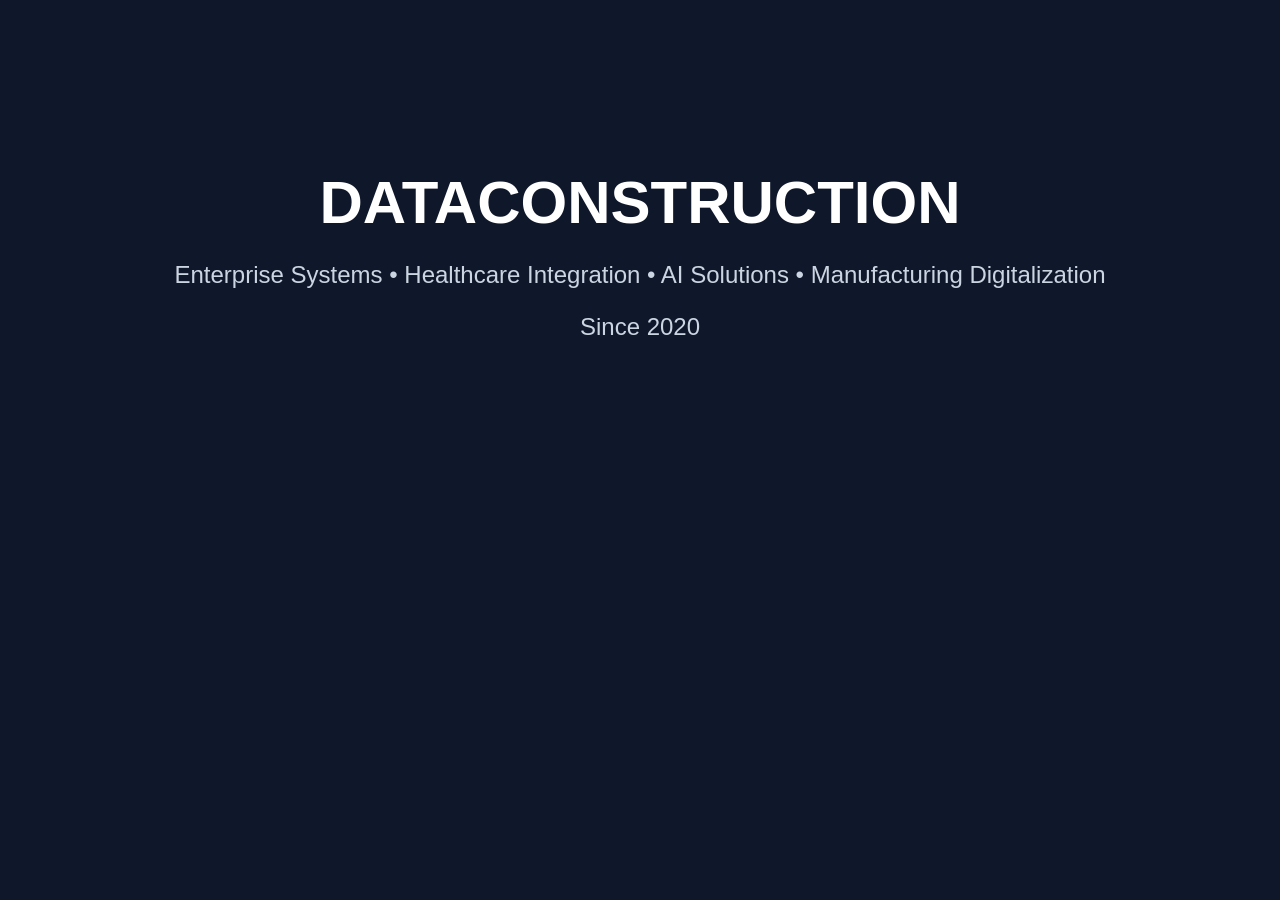
==== index.html @ dc462203 "Add files via upload" ====
<!DOCTYPE html>
<html>
<head>
<meta charset="utf-8">
<title>DATACONSTRUCTION</title>
<style>
body{
font-family:Arial,sans-serif;
background:#0f172a;
color:white;
text-align:center;
padding-top:120px;
}
h1{
font-size:60px;
margin-bottom:20px;
}
p{
font-size:24px;
color:#cbd5e1;
}
</style>
</head>
<body>

<h1>DATACONSTRUCTION</h1>

<p>
Enterprise Systems • Healthcare Integration • AI Solutions • Manufacturing Digitalization
</p>

<p>Since 2020</p>

</body>
</html>
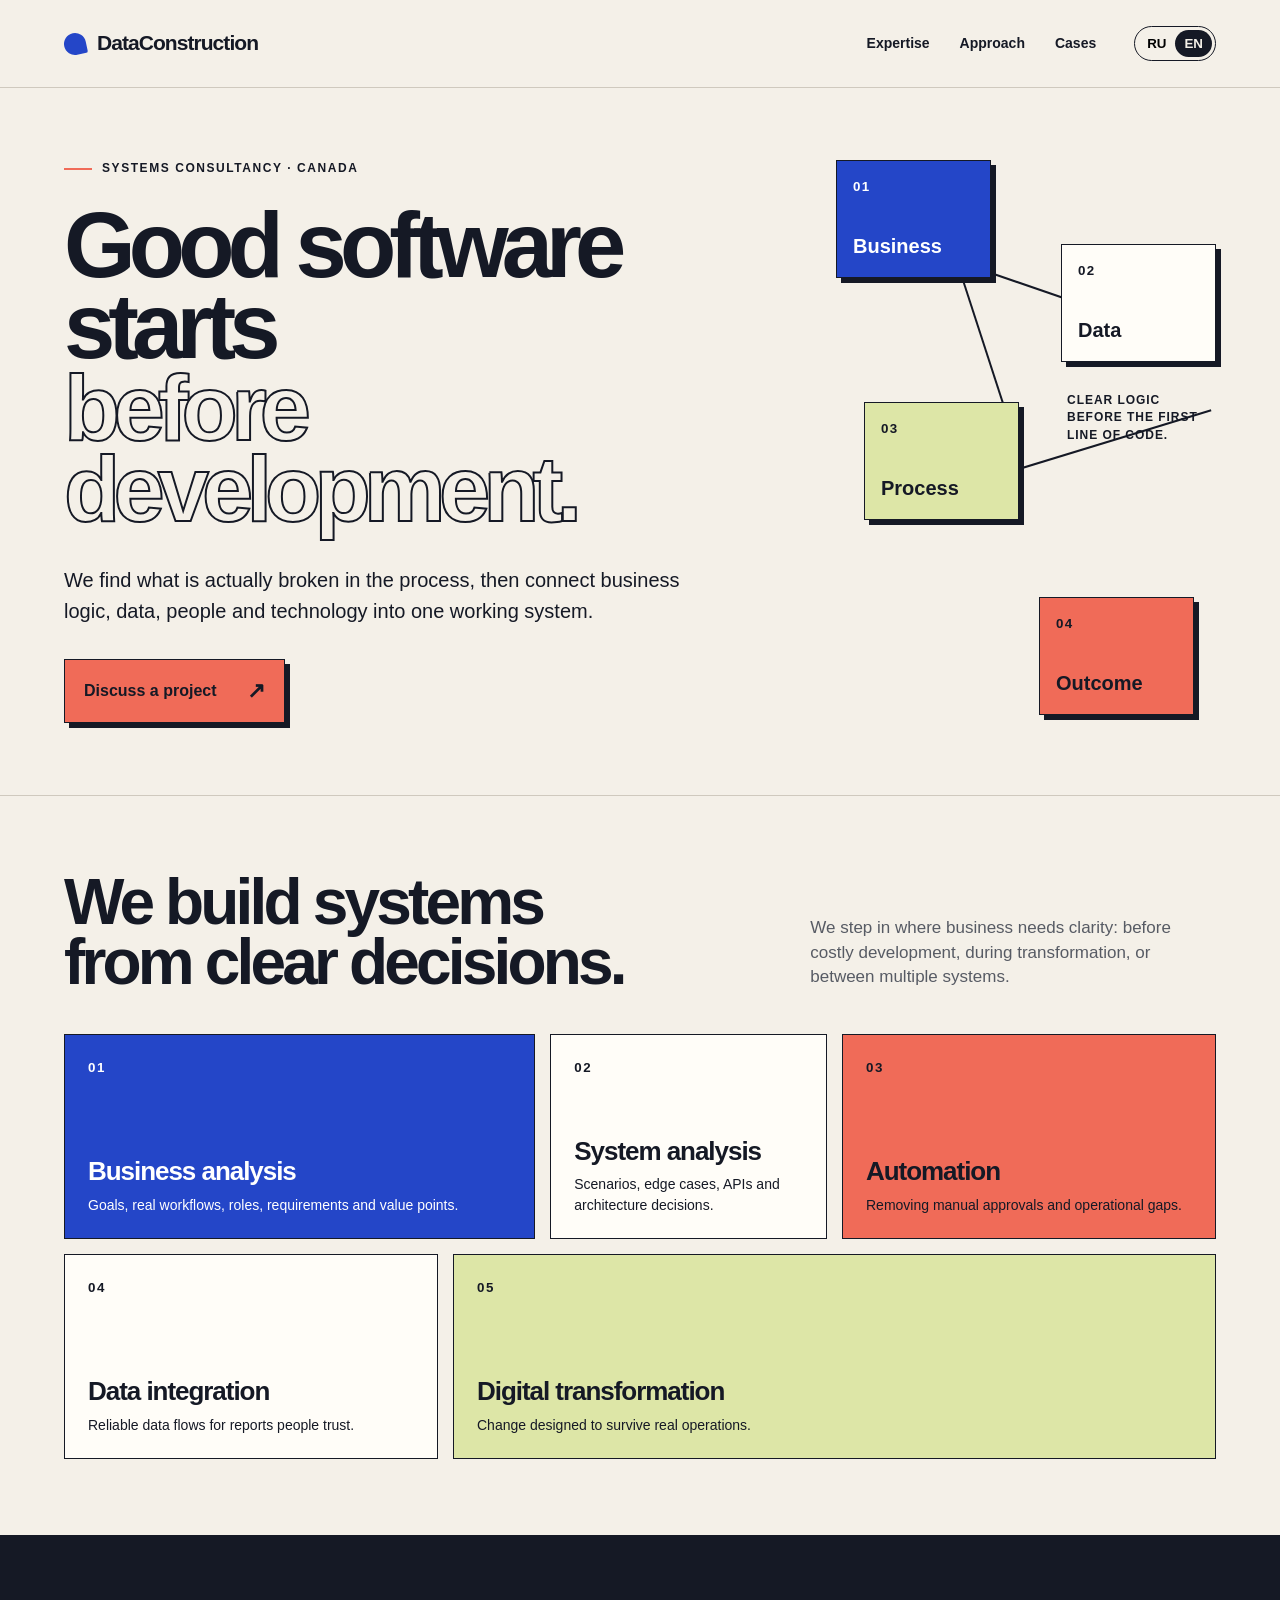
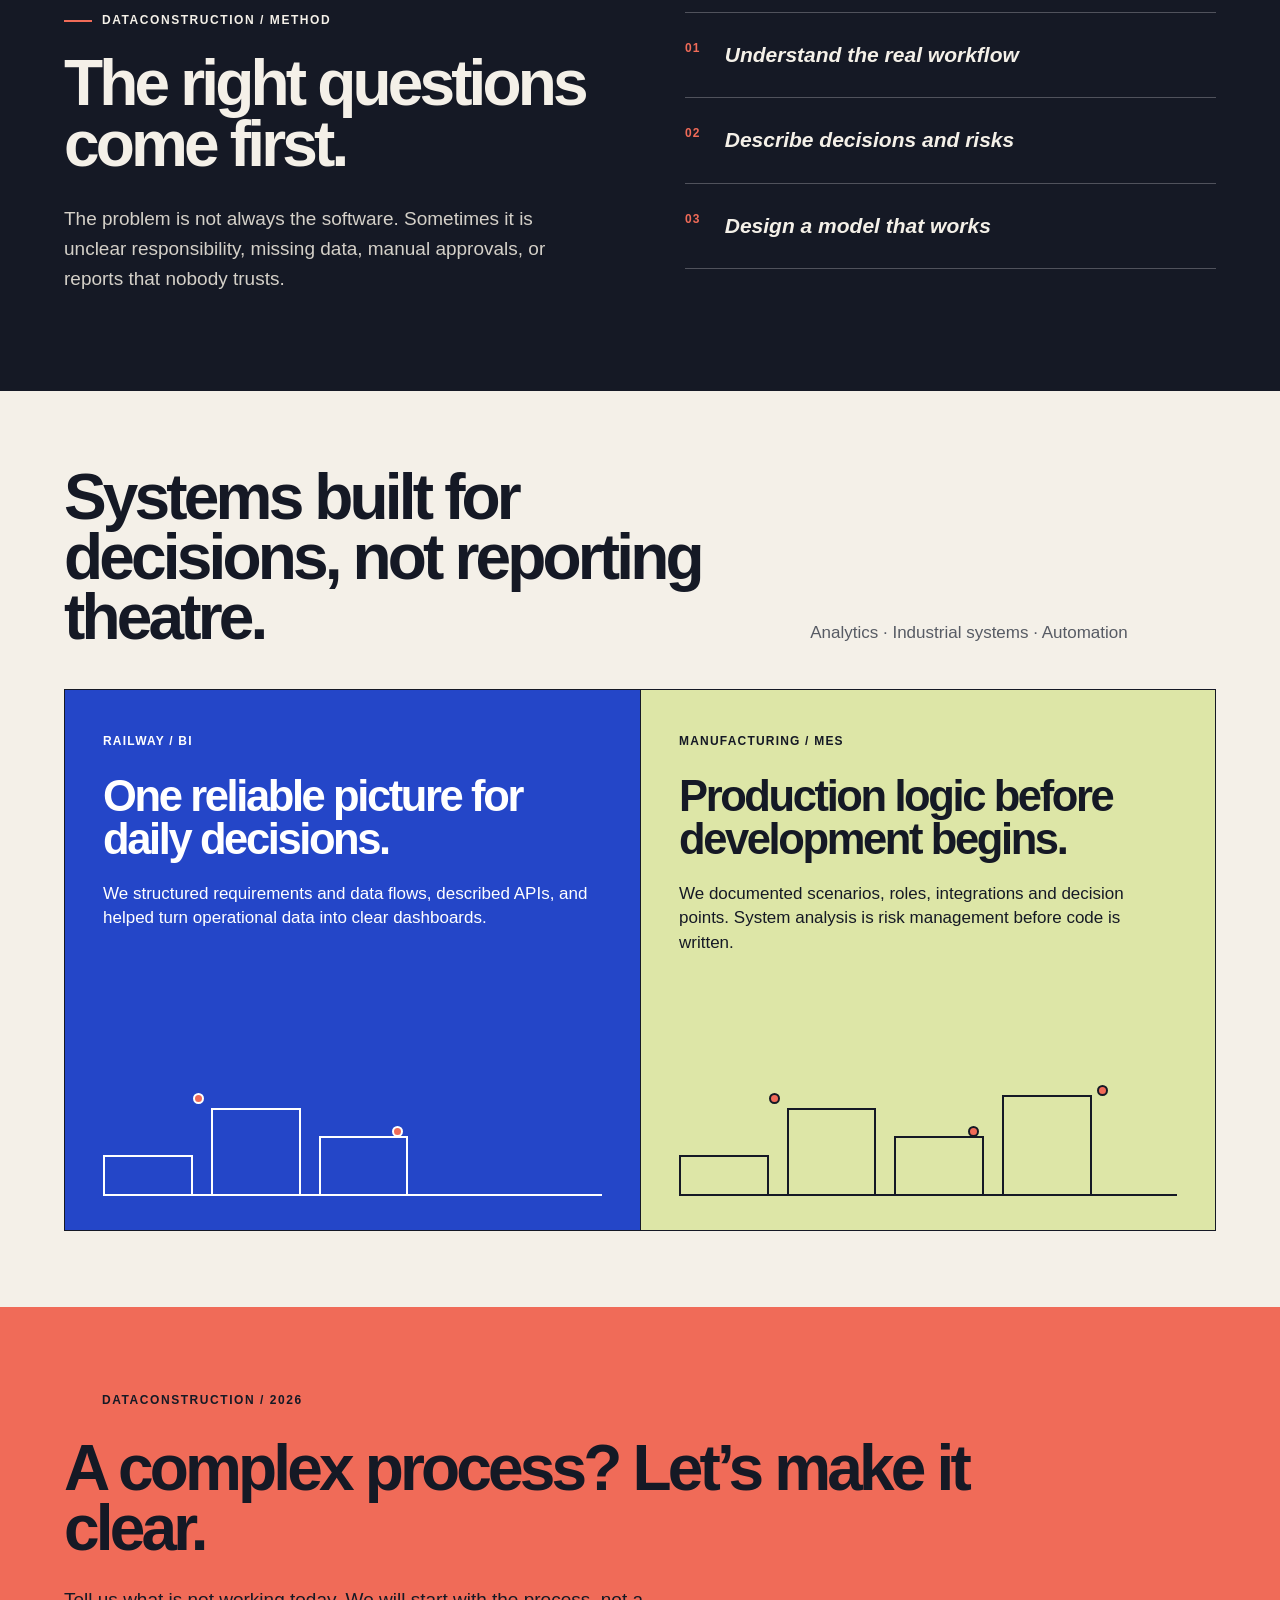
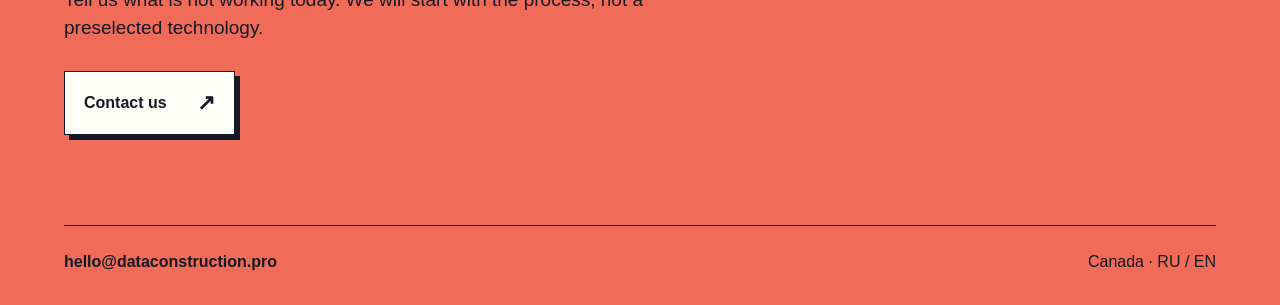
==== commit 219db941: "Publish bilingual DataConstruction website" ====
--- a/index.html
+++ b/index.html
@@ -1,35 +1,43 @@
-<!DOCTYPE html>
-<html>
-<head>
-<meta charset="utf-8">
-<title>DATACONSTRUCTION</title>
-<style>
-body{
-font-family:Arial,sans-serif;
-background:#0f172a;
-color:white;
-text-align:center;
-padding-top:120px;
-}
-h1{
-font-size:60px;
-margin-bottom:20px;
-}
-p{
-font-size:24px;
-color:#cbd5e1;
-}
-</style>
-</head>
-<body>
-
-<h1>DATACONSTRUCTION</h1>
-
-<p>
-Enterprise Systems • Healthcare Integration • AI Solutions • Manufacturing Digitalization
-</p>
-
-<p>Since 2020</p>
-
-</body>
-</html>+<!doctype html>
+<html lang="ru">
+<head>
+  <meta charset="utf-8">
+  <meta name="viewport" content="width=device-width,initial-scale=1">
+  <title>DataConstruction — Systems before software</title>
+  <meta name="description" content="Business and system analysis, automation, data integration, and digital transformation.">
+  <meta property="og:title" content="DataConstruction — Systems before software">
+  <meta property="og:description" content="Good software starts before development.">
+  <meta property="og:type" content="website">
+  <meta property="og:url" content="https://dataconstruction.online/">
+  <meta name="twitter:card" content="summary">
+  <style>
+    :root{--paper:#f4f0e8;--ink:#151925;--coral:#f06b58;--cobalt:#2446c8;--line:#cfc9be;--white:#fffdf8;--lime:#dde6a7;--pad:clamp(22px,5vw,78px)}
+    *{box-sizing:border-box}html{scroll-behavior:smooth}body{margin:0;background:var(--paper);color:var(--ink);font-family:Arial,"Helvetica Neue",sans-serif;line-height:1.45}a{color:inherit}.nav{height:88px;padding:0 var(--pad);display:flex;align-items:center;gap:38px;border-bottom:1px solid var(--line)}.brand{display:flex;align-items:center;gap:11px;font-size:21px;font-weight:800;letter-spacing:-.045em;text-decoration:none;margin-right:auto}.brand i{width:22px;height:22px;background:var(--cobalt);border-radius:50% 50% 8% 50%;transform:rotate(-12deg)}.nav-links{display:flex;gap:30px}.nav-links a{text-decoration:none;font-size:14px;font-weight:700}.lang{display:flex;border:1px solid var(--ink);border-radius:40px;padding:3px}.lang button{border:0;background:none;border-radius:30px;padding:6px 9px;font-weight:700;cursor:pointer}.lang button[aria-pressed=true]{background:var(--ink);color:var(--paper)}
+    .hero{min-height:680px;padding:72px var(--pad);display:grid;grid-template-columns:minmax(0,1.35fr) minmax(380px,.65fr);gap:56px;border-bottom:1px solid var(--line)}.eyebrow{font-size:12px;font-weight:800;text-transform:uppercase;letter-spacing:.13em;display:flex;align-items:center;gap:10px}.eyebrow:before{content:"";width:28px;height:2px;background:var(--coral)}h1,h2,h3,p{margin-top:0}h1{font-size:clamp(60px,7.2vw,112px);line-height:.88;letter-spacing:-.075em;margin:28px 0 35px;max-width:1050px}h1 em{display:block;color:var(--paper);-webkit-text-stroke:2px var(--ink);font-style:normal}.lead{font-size:20px;line-height:1.55;max-width:660px;margin-bottom:32px}.button{display:inline-flex;align-items:center;gap:30px;padding:15px 19px;background:var(--coral);border:1px solid var(--ink);box-shadow:5px 5px 0 var(--ink);font-weight:800;text-decoration:none;transition:transform .18s,box-shadow .18s}.button:hover{transform:translate(-2px,-2px);box-shadow:7px 7px 0 var(--ink)}.button b{font-size:22px}.system-map{min-height:500px;position:relative}.node{position:absolute;width:155px;min-height:118px;padding:16px;border:1px solid var(--ink);background:var(--white);box-shadow:5px 5px 0 var(--ink);display:flex;flex-direction:column;justify-content:space-between;z-index:1}.node small{font-weight:800;letter-spacing:.1em}.node strong{font-size:20px}.n1{top:0;left:0;background:var(--cobalt);color:white}.n2{top:84px;right:0}.n3{top:242px;left:28px;background:var(--lime)}.n4{bottom:8px;right:22px;background:var(--coral)}.connector{position:absolute;height:2px;background:var(--ink);transform-origin:left center}.c1{width:245px;top:100px;left:120px;transform:rotate(19deg)}.c2{width:190px;top:110px;left:124px;transform:rotate(72deg)}.c3{width:225px;top:315px;left:160px;transform:rotate(-17deg)}.map-note{position:absolute;top:232px;right:4px;width:145px;font-size:12px;font-weight:800;text-transform:uppercase;letter-spacing:.08em}
+    .section{padding:76px var(--pad);border-bottom:1px solid var(--ink)}.section-head{display:grid;grid-template-columns:1.25fr .75fr;gap:70px;align-items:end;margin-bottom:42px}.section h2,footer h2{font-size:clamp(43px,5vw,76px);line-height:.94;letter-spacing:-.06em;margin-bottom:0}.section-head>p{max-width:480px;color:#575b64;font-size:17px;margin-bottom:2px}.service-grid{display:grid;grid-template-columns:repeat(12,1fr);gap:15px}.service{border:1px solid var(--ink);padding:23px;min-height:205px;background:var(--white);display:flex;flex-direction:column;justify-content:space-between}.service:nth-child(1){grid-column:span 5;background:var(--cobalt);color:white}.service:nth-child(2){grid-column:span 3}.service:nth-child(3){grid-column:span 4;background:var(--coral)}.service:nth-child(4){grid-column:span 4}.service:nth-child(5){grid-column:span 8;background:var(--lime)}.service small{font-weight:800;letter-spacing:.12em}.service h3{font-size:26px;line-height:1.03;letter-spacing:-.04em;margin:0 0 10px}.service p{max-width:470px;margin:0;font-size:14px}
+    .approach{background:var(--ink);color:var(--paper);display:grid;grid-template-columns:1fr 1fr;gap:90px}.approach h2{margin:24px 0 30px}.approach-copy{font-size:19px;line-height:1.6;max-width:660px;color:#d4d0c8}.approach ol{list-style:none;padding:0;margin:0;border-top:1px solid #50525c}.approach li{padding:27px 0;border-bottom:1px solid #50525c;font-size:21px;font-weight:700;display:flex;gap:24px}.approach li span{font-size:12px;color:var(--coral);letter-spacing:.1em}
+    .cases{border-bottom:0}.case-grid{display:grid;grid-template-columns:1fr 1fr;border:1px solid var(--ink)}.case{position:relative;min-height:540px;padding:38px;overflow:hidden}.case+.case{border-left:1px solid var(--ink)}.case>span{font-size:12px;font-weight:800;text-transform:uppercase;letter-spacing:.1em}.case h3{font-size:clamp(34px,3.4vw,54px);line-height:1;letter-spacing:-.055em;max-width:620px;margin:23px 0 20px}.case p{font-size:17px;max-width:570px}.railway{background:var(--cobalt);color:white}.mes{background:var(--lime)}.case-art{position:absolute;left:38px;right:38px;bottom:34px;height:115px;border-bottom:2px solid currentColor;display:flex;align-items:flex-end;gap:18px}.case-art i{display:block;width:18%;height:35%;border:2px solid currentColor;border-bottom:0}.case-art i:nth-child(2){height:76%}.case-art i:nth-child(3){height:52%}.mes .case-art i:nth-child(4){height:88%}.case-art b{position:absolute;width:11px;height:11px;background:var(--coral);border:2px solid currentColor;border-radius:50%;left:18%;top:12px}.case-art b:nth-of-type(2){left:58%;top:45px}.case-art b:nth-of-type(3){left:84%;top:4px}
+    footer{padding:85px var(--pad) 32px;background:var(--coral)}footer h2{max-width:1000px;margin:28px 0}footer>p:not(.eyebrow){font-size:19px;max-width:610px;margin-bottom:30px}.button.light{background:var(--white)}.footer-row{margin-top:90px;padding-top:24px;border-top:1px solid var(--ink);display:flex;justify-content:space-between;gap:20px}
+    [data-en]{display:none}body.en [data-ru]{display:none}body.en [data-en]{display:initial}body.en p[data-en],body.en h1[data-en],body.en h2[data-en],body.en h3[data-en]{display:block}
+    @media(max-width:950px){.nav-links{display:none}.hero{grid-template-columns:1fr}.system-map{min-height:450px}.section-head,.approach{grid-template-columns:1fr;gap:38px}.service-grid{grid-template-columns:1fr}.service:nth-child(n){grid-column:auto}.case-grid{grid-template-columns:1fr}.case+.case{border-left:0;border-top:1px solid var(--ink)}}
+    @media(max-width:560px){.nav{height:72px}.brand{font-size:17px}.hero{padding-top:44px}.hero h1{font-size:54px}.system-map{transform:scale(.85);transform-origin:left top;margin-right:-60px;margin-bottom:-65px}.section{padding-top:55px;padding-bottom:55px}.case{min-height:560px;padding:26px}.footer-row{flex-direction:column}.section h2,footer h2{font-size:42px}}
+    @media(prefers-reduced-motion:reduce){html{scroll-behavior:auto}.button{transition:none}}
+  </style>
+</head>
+<body>
+  <nav class="nav"><a class="brand" href="#top"><i></i>DataConstruction</a><div class="nav-links"><a href="#services"><span data-ru>Экспертиза</span><span data-en>Expertise</span></a><a href="#approach"><span data-ru>Подход</span><span data-en>Approach</span></a><a href="#cases"><span data-ru>Кейсы</span><span data-en>Cases</span></a></div><div class="lang"><button id="ru" aria-pressed="true">RU</button><button id="en" aria-pressed="false">EN</button></div></nav>
+  <section class="hero" id="top"><div><p class="eyebrow"><span data-ru>Системный консалтинг · Канада</span><span data-en>Systems consultancy · Canada</span></p><h1 data-ru>Хороший софт начинается <em>до разработки.</em></h1><h1 data-en>Good software starts <em>before development.</em></h1><p class="lead" data-ru>Мы находим, что на самом деле не работает в процессе, а затем соединяем бизнес-логику, данные, людей и технологии в одну работающую систему.</p><p class="lead" data-en>We find what is actually broken in the process, then connect business logic, data, people and technology into one working system.</p><a class="button" href="mailto:hello@dataconstruction.pro"><span data-ru>Обсудить задачу</span><span data-en>Discuss a project</span><b>↗</b></a></div>
+  <div class="system-map"><div class="connector c1"></div><div class="connector c2"></div><div class="connector c3"></div><div class="node n1"><small>01</small><strong><span data-ru>Бизнес</span><span data-en>Business</span></strong></div><div class="node n2"><small>02</small><strong><span data-ru>Данные</span><span data-en>Data</span></strong></div><div class="node n3"><small>03</small><strong><span data-ru>Процесс</span><span data-en>Process</span></strong></div><div class="node n4"><small>04</small><strong><span data-ru>Результат</span><span data-en>Outcome</span></strong></div><p class="map-note"><span data-ru>Ясная логика до первой строки кода.</span><span data-en>Clear logic before the first line of code.</span></p></div></section>
+  <section class="section" id="services"><div class="section-head"><h2 data-ru>Собираем систему<br>из ясных решений.</h2><h2 data-en>We build systems<br>from clear decisions.</h2><p data-ru>Подключаемся там, где бизнесу нужна ясность: до дорогой разработки, во время трансформации или на стыке нескольких систем.</p><p data-en>We step in where business needs clarity: before costly development, during transformation, or between multiple systems.</p></div><div class="service-grid">
+    <article class="service"><small>01</small><div><h3><span data-ru>Бизнес-анализ</span><span data-en>Business analysis</span></h3><p><span data-ru>Цели, реальные процессы, роли, требования и точки ценности.</span><span data-en>Goals, real workflows, roles, requirements and value points.</span></p></div></article>
+    <article class="service"><small>02</small><div><h3><span data-ru>Системный анализ</span><span data-en>System analysis</span></h3><p><span data-ru>Сценарии, исключения, API и архитектурные решения.</span><span data-en>Scenarios, edge cases, APIs and architecture decisions.</span></p></div></article>
+    <article class="service"><small>03</small><div><h3><span data-ru>Автоматизация</span><span data-en>Automation</span></h3><p><span data-ru>Убираем ручные согласования и разрывы.</span><span data-en>Removing manual approvals and operational gaps.</span></p></div></article>
+    <article class="service"><small>04</small><div><h3><span data-ru>Интеграция данных</span><span data-en>Data integration</span></h3><p><span data-ru>Надёжные потоки данных для отчётов, которым доверяют.</span><span data-en>Reliable data flows for reports people trust.</span></p></div></article>
+    <article class="service"><small>05</small><div><h3><span data-ru>Цифровая трансформация</span><span data-en>Digital transformation</span></h3><p><span data-ru>Изменения, которые выдерживают реальную эксплуатацию.</span><span data-en>Change designed to survive real operations.</span></p></div></article>
+  </div></section>
+  <section class="section approach" id="approach"><div><p class="eyebrow">DataConstruction / Method</p><h2 data-ru>Сначала правильные вопросы.</h2><h2 data-en>The right questions come first.</h2><p class="approach-copy" data-ru>Проблема не всегда в программном обеспечении. Иногда это неясная ответственность, недостающие данные, ручные согласования или отчёты, которым никто не доверяет.</p><p class="approach-copy" data-en>The problem is not always the software. Sometimes it is unclear responsibility, missing data, manual approvals, or reports that nobody trusts.</p></div><ol><li><span>01</span><i data-ru>Понять реальный процесс</i><i data-en>Understand the real workflow</i></li><li><span>02</span><i data-ru>Описать решения и риски</i><i data-en>Describe decisions and risks</i></li><li><span>03</span><i data-ru>Спроектировать работающую модель</i><i data-en>Design a model that works</i></li></ol></section>
+  <section class="section cases" id="cases"><div class="section-head"><h2 data-ru>Системы для решений, а не для отчётности.</h2><h2 data-en>Systems built for decisions, not reporting theatre.</h2><p>Analytics · Industrial systems · Automation</p></div><div class="case-grid"><article class="case railway"><span>Railway / BI</span><h3 data-ru>Единая картина для ежедневных решений.</h3><h3 data-en>One reliable picture for daily decisions.</h3><p data-ru>Структурировали требования и потоки данных, описали API и помогли превратить операционные данные в понятные панели управления.</p><p data-en>We structured requirements and data flows, described APIs, and helped turn operational data into clear dashboards.</p><div class="case-art"><i></i><i></i><i></i><b></b><b></b></div></article><article class="case mes"><span>Manufacturing / MES</span><h3 data-ru>Логика производства до начала разработки.</h3><h3 data-en>Production logic before development begins.</h3><p data-ru>Документировали сценарии, роли, интеграции и точки принятия решений. Системный анализ — это управление риском до написания кода.</p><p data-en>We documented scenarios, roles, integrations and decision points. System analysis is risk management before code is written.</p><div class="case-art"><i></i><i></i><i></i><i></i><b></b><b></b><b></b></div></article></div></section>
+  <footer><p class="eyebrow">DataConstruction / 2026</p><h2 data-ru>Есть сложный процесс? Давайте сделаем его ясным.</h2><h2 data-en>A complex process? Let’s make it clear.</h2><p data-ru>Расскажите, что не работает сегодня. Начнём с процесса, а не с заранее выбранной технологии.</p><p data-en>Tell us what is not working today. We will start with the process, not a preselected technology.</p><a class="button light" href="mailto:hello@dataconstruction.pro"><span data-ru>Написать нам</span><span data-en>Contact us</span><b>↗</b></a><div class="footer-row"><strong>hello@dataconstruction.pro</strong><span>Canada · RU / EN</span></div></footer>
+  <script>const ru=document.getElementById('ru'),en=document.getElementById('en');function setLang(l){const e=l==='en';document.body.classList.toggle('en',e);document.documentElement.lang=l;ru.setAttribute('aria-pressed',String(!e));en.setAttribute('aria-pressed',String(e));localStorage.setItem('dc-lang',l)}ru.onclick=()=>setLang('ru');en.onclick=()=>setLang('en');setLang(localStorage.getItem('dc-lang')||((navigator.language||'').toLowerCase().startsWith('ru')?'ru':'en'));</script>
+</body>
+</html>
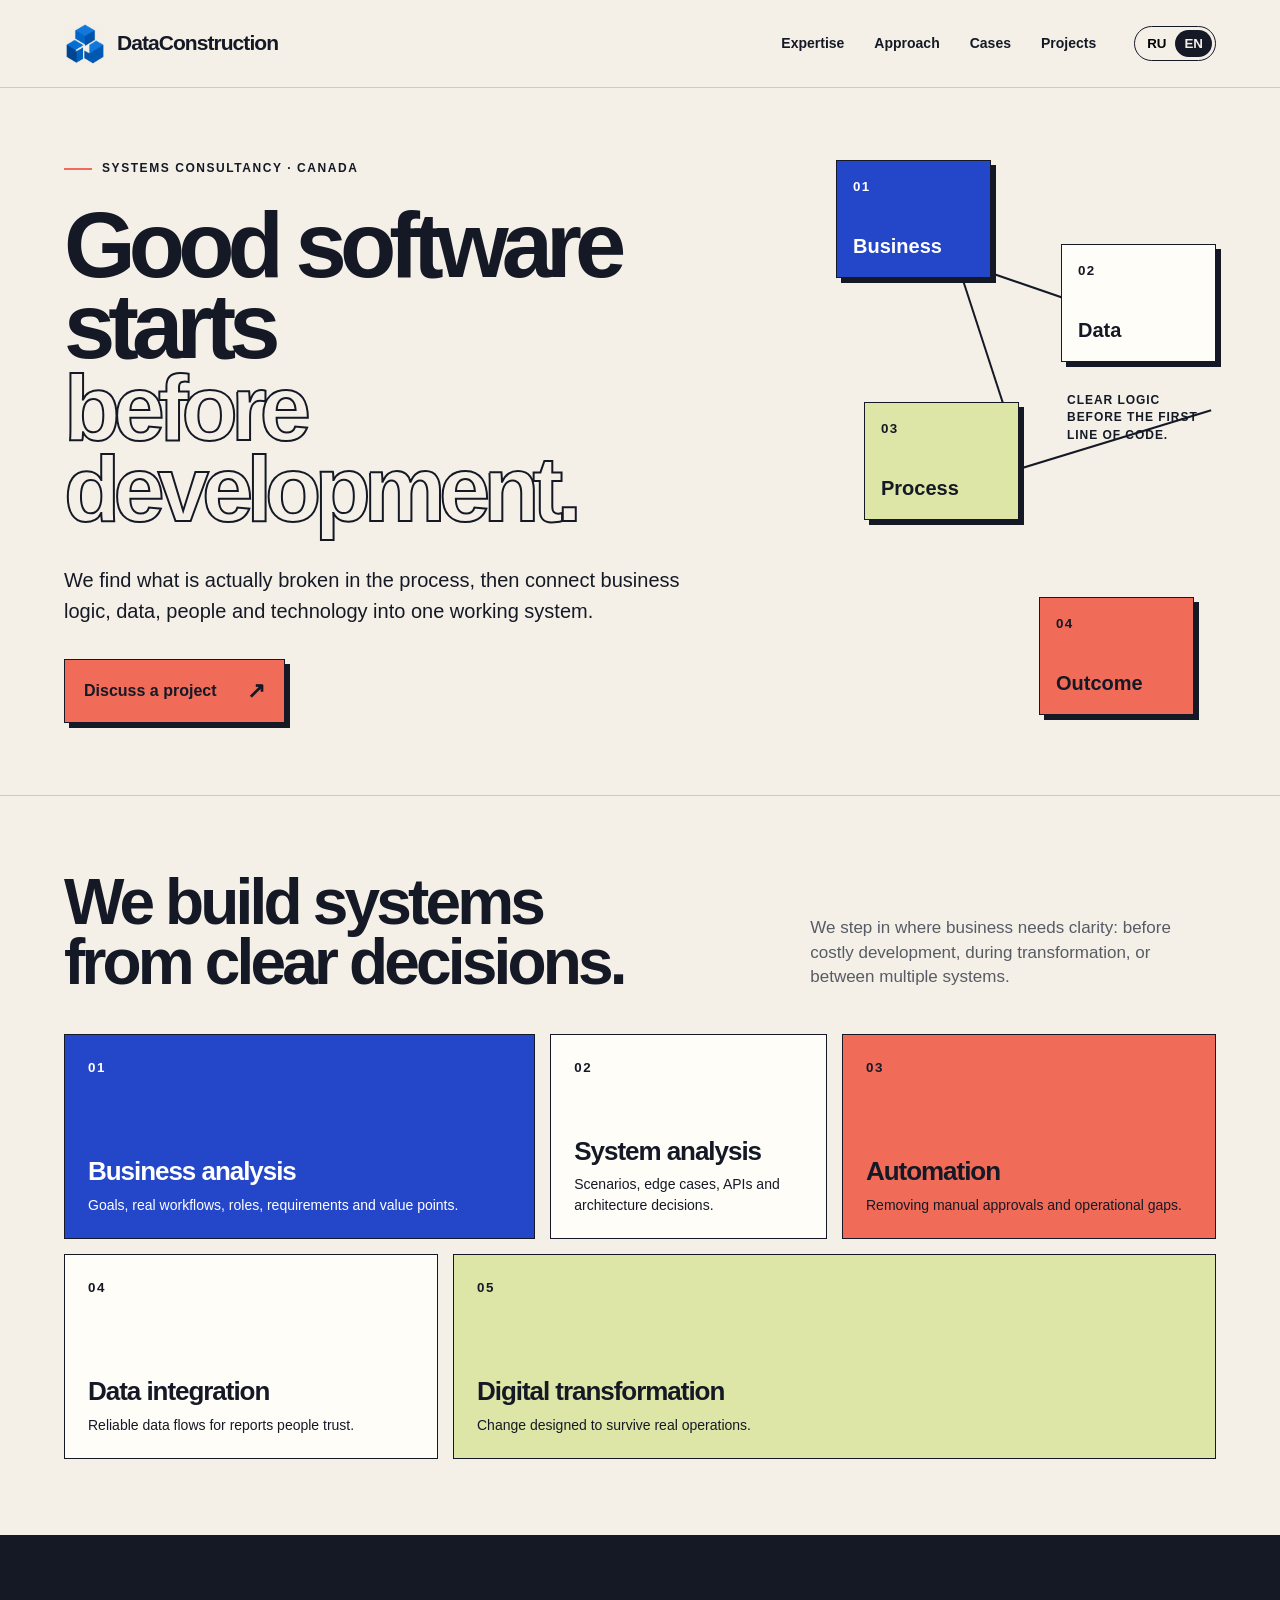
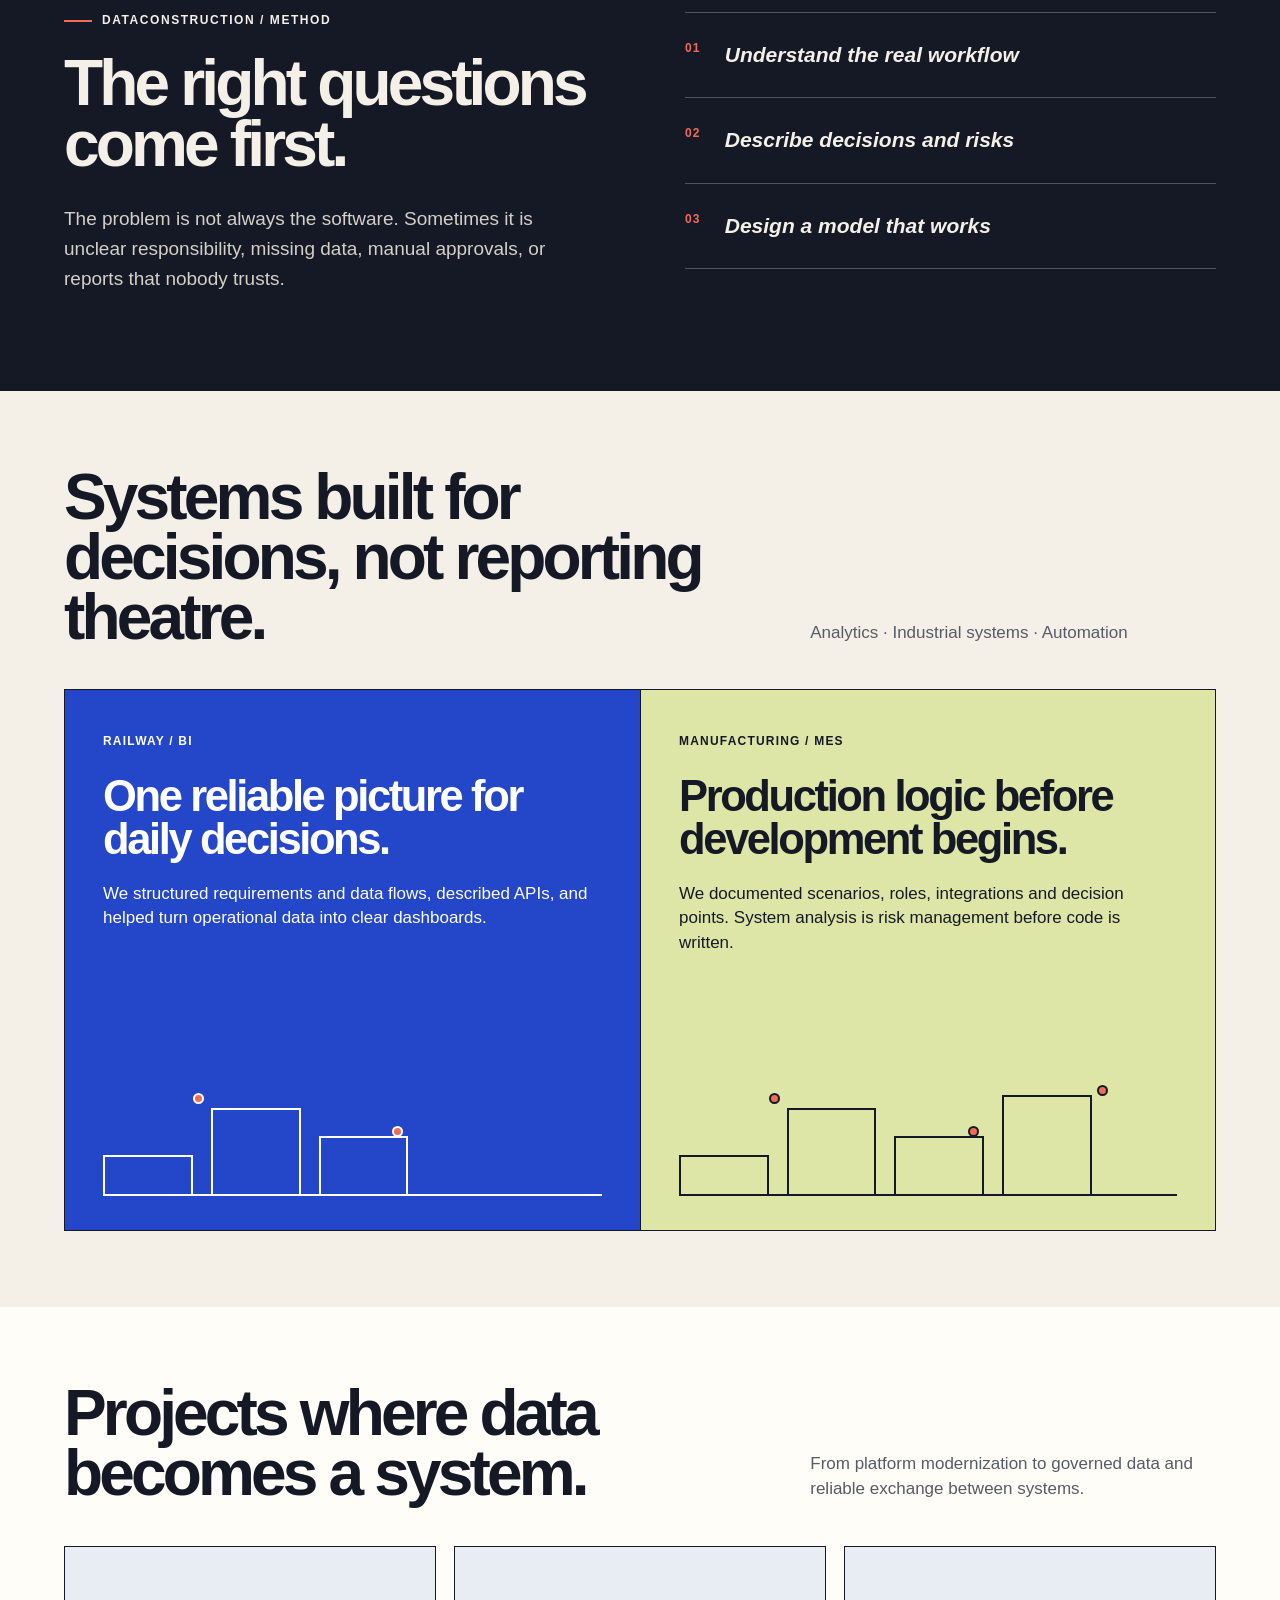
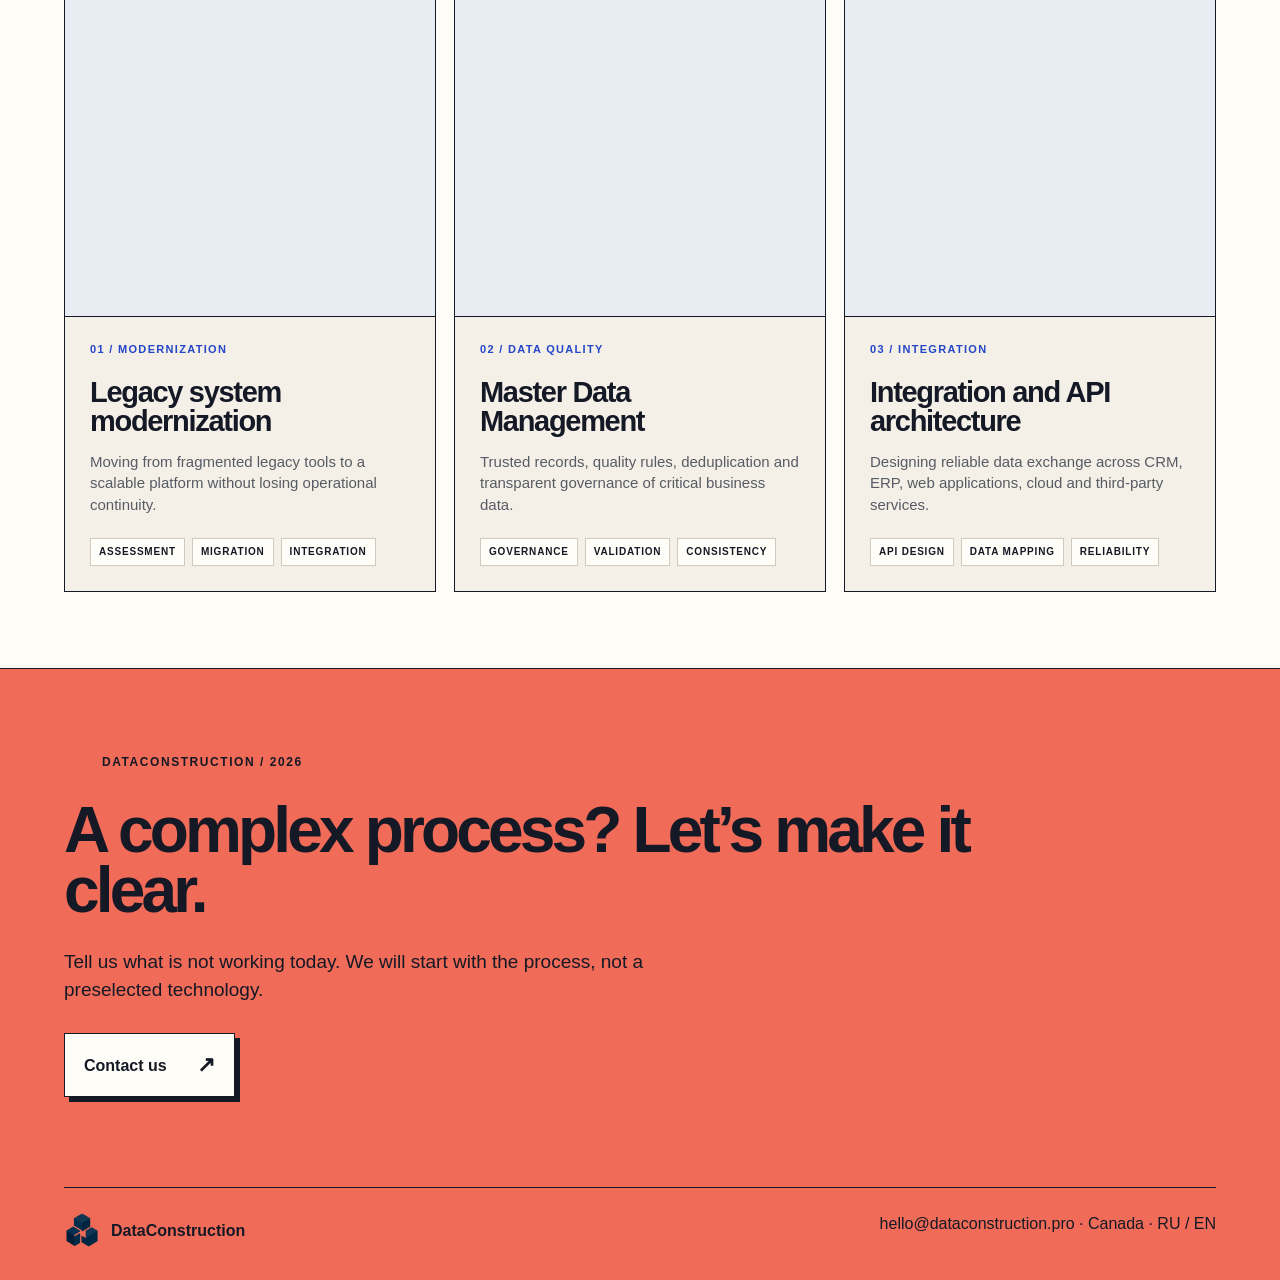
==== commit b680c095: "Add logo and project showcase" ====
--- a/index.html
+++ b/index.html
@@ -12,20 +12,21 @@
   <meta name="twitter:card" content="summary">
   <style>
     :root{--paper:#f4f0e8;--ink:#151925;--coral:#f06b58;--cobalt:#2446c8;--line:#cfc9be;--white:#fffdf8;--lime:#dde6a7;--pad:clamp(22px,5vw,78px)}
-    *{box-sizing:border-box}html{scroll-behavior:smooth}body{margin:0;background:var(--paper);color:var(--ink);font-family:Arial,"Helvetica Neue",sans-serif;line-height:1.45}a{color:inherit}.nav{height:88px;padding:0 var(--pad);display:flex;align-items:center;gap:38px;border-bottom:1px solid var(--line)}.brand{display:flex;align-items:center;gap:11px;font-size:21px;font-weight:800;letter-spacing:-.045em;text-decoration:none;margin-right:auto}.brand i{width:22px;height:22px;background:var(--cobalt);border-radius:50% 50% 8% 50%;transform:rotate(-12deg)}.nav-links{display:flex;gap:30px}.nav-links a{text-decoration:none;font-size:14px;font-weight:700}.lang{display:flex;border:1px solid var(--ink);border-radius:40px;padding:3px}.lang button{border:0;background:none;border-radius:30px;padding:6px 9px;font-weight:700;cursor:pointer}.lang button[aria-pressed=true]{background:var(--ink);color:var(--paper)}
+    *{box-sizing:border-box}html{scroll-behavior:smooth}body{margin:0;background:var(--paper);color:var(--ink);font-family:Arial,"Helvetica Neue",sans-serif;line-height:1.45}a{color:inherit}.nav{height:88px;padding:0 var(--pad);display:flex;align-items:center;gap:38px;border-bottom:1px solid var(--line)}.brand{display:flex;align-items:center;gap:11px;font-size:21px;font-weight:800;letter-spacing:-.045em;text-decoration:none;margin-right:auto}.brand img{width:42px;height:42px;object-fit:contain;mix-blend-mode:multiply}.nav-links{display:flex;gap:30px}.nav-links a{text-decoration:none;font-size:14px;font-weight:700}.lang{display:flex;border:1px solid var(--ink);border-radius:40px;padding:3px}.lang button{border:0;background:none;border-radius:30px;padding:6px 9px;font-weight:700;cursor:pointer}.lang button[aria-pressed=true]{background:var(--ink);color:var(--paper)}
     .hero{min-height:680px;padding:72px var(--pad);display:grid;grid-template-columns:minmax(0,1.35fr) minmax(380px,.65fr);gap:56px;border-bottom:1px solid var(--line)}.eyebrow{font-size:12px;font-weight:800;text-transform:uppercase;letter-spacing:.13em;display:flex;align-items:center;gap:10px}.eyebrow:before{content:"";width:28px;height:2px;background:var(--coral)}h1,h2,h3,p{margin-top:0}h1{font-size:clamp(60px,7.2vw,112px);line-height:.88;letter-spacing:-.075em;margin:28px 0 35px;max-width:1050px}h1 em{display:block;color:var(--paper);-webkit-text-stroke:2px var(--ink);font-style:normal}.lead{font-size:20px;line-height:1.55;max-width:660px;margin-bottom:32px}.button{display:inline-flex;align-items:center;gap:30px;padding:15px 19px;background:var(--coral);border:1px solid var(--ink);box-shadow:5px 5px 0 var(--ink);font-weight:800;text-decoration:none;transition:transform .18s,box-shadow .18s}.button:hover{transform:translate(-2px,-2px);box-shadow:7px 7px 0 var(--ink)}.button b{font-size:22px}.system-map{min-height:500px;position:relative}.node{position:absolute;width:155px;min-height:118px;padding:16px;border:1px solid var(--ink);background:var(--white);box-shadow:5px 5px 0 var(--ink);display:flex;flex-direction:column;justify-content:space-between;z-index:1}.node small{font-weight:800;letter-spacing:.1em}.node strong{font-size:20px}.n1{top:0;left:0;background:var(--cobalt);color:white}.n2{top:84px;right:0}.n3{top:242px;left:28px;background:var(--lime)}.n4{bottom:8px;right:22px;background:var(--coral)}.connector{position:absolute;height:2px;background:var(--ink);transform-origin:left center}.c1{width:245px;top:100px;left:120px;transform:rotate(19deg)}.c2{width:190px;top:110px;left:124px;transform:rotate(72deg)}.c3{width:225px;top:315px;left:160px;transform:rotate(-17deg)}.map-note{position:absolute;top:232px;right:4px;width:145px;font-size:12px;font-weight:800;text-transform:uppercase;letter-spacing:.08em}
     .section{padding:76px var(--pad);border-bottom:1px solid var(--ink)}.section-head{display:grid;grid-template-columns:1.25fr .75fr;gap:70px;align-items:end;margin-bottom:42px}.section h2,footer h2{font-size:clamp(43px,5vw,76px);line-height:.94;letter-spacing:-.06em;margin-bottom:0}.section-head>p{max-width:480px;color:#575b64;font-size:17px;margin-bottom:2px}.service-grid{display:grid;grid-template-columns:repeat(12,1fr);gap:15px}.service{border:1px solid var(--ink);padding:23px;min-height:205px;background:var(--white);display:flex;flex-direction:column;justify-content:space-between}.service:nth-child(1){grid-column:span 5;background:var(--cobalt);color:white}.service:nth-child(2){grid-column:span 3}.service:nth-child(3){grid-column:span 4;background:var(--coral)}.service:nth-child(4){grid-column:span 4}.service:nth-child(5){grid-column:span 8;background:var(--lime)}.service small{font-weight:800;letter-spacing:.12em}.service h3{font-size:26px;line-height:1.03;letter-spacing:-.04em;margin:0 0 10px}.service p{max-width:470px;margin:0;font-size:14px}
     .approach{background:var(--ink);color:var(--paper);display:grid;grid-template-columns:1fr 1fr;gap:90px}.approach h2{margin:24px 0 30px}.approach-copy{font-size:19px;line-height:1.6;max-width:660px;color:#d4d0c8}.approach ol{list-style:none;padding:0;margin:0;border-top:1px solid #50525c}.approach li{padding:27px 0;border-bottom:1px solid #50525c;font-size:21px;font-weight:700;display:flex;gap:24px}.approach li span{font-size:12px;color:var(--coral);letter-spacing:.1em}
     .cases{border-bottom:0}.case-grid{display:grid;grid-template-columns:1fr 1fr;border:1px solid var(--ink)}.case{position:relative;min-height:540px;padding:38px;overflow:hidden}.case+.case{border-left:1px solid var(--ink)}.case>span{font-size:12px;font-weight:800;text-transform:uppercase;letter-spacing:.1em}.case h3{font-size:clamp(34px,3.4vw,54px);line-height:1;letter-spacing:-.055em;max-width:620px;margin:23px 0 20px}.case p{font-size:17px;max-width:570px}.railway{background:var(--cobalt);color:white}.mes{background:var(--lime)}.case-art{position:absolute;left:38px;right:38px;bottom:34px;height:115px;border-bottom:2px solid currentColor;display:flex;align-items:flex-end;gap:18px}.case-art i{display:block;width:18%;height:35%;border:2px solid currentColor;border-bottom:0}.case-art i:nth-child(2){height:76%}.case-art i:nth-child(3){height:52%}.mes .case-art i:nth-child(4){height:88%}.case-art b{position:absolute;width:11px;height:11px;background:var(--coral);border:2px solid currentColor;border-radius:50%;left:18%;top:12px}.case-art b:nth-of-type(2){left:58%;top:45px}.case-art b:nth-of-type(3){left:84%;top:4px}
-    footer{padding:85px var(--pad) 32px;background:var(--coral)}footer h2{max-width:1000px;margin:28px 0}footer>p:not(.eyebrow){font-size:19px;max-width:610px;margin-bottom:30px}.button.light{background:var(--white)}.footer-row{margin-top:90px;padding-top:24px;border-top:1px solid var(--ink);display:flex;justify-content:space-between;gap:20px}
+    .projects{background:var(--white)}.project-grid{display:grid;grid-template-columns:repeat(3,1fr);gap:18px}.project{border:1px solid var(--ink);background:var(--paper);overflow:hidden;display:flex;flex-direction:column}.project-media{position:relative;aspect-ratio:1/1;overflow:hidden;background:#e8edf4;border-bottom:1px solid var(--ink)}.project-media img{width:100%;height:100%;display:block;object-fit:cover;transition:transform .35s ease}.project:hover .project-media img{transform:scale(1.025)}.project-body{padding:25px;display:flex;flex-direction:column;min-height:250px}.project-body>span{font-size:11px;font-weight:800;letter-spacing:.12em;text-transform:uppercase;color:var(--cobalt)}.project h3{font-size:29px;line-height:1.02;letter-spacing:-.045em;margin:20px 0 14px}.project p{font-size:15px;color:#575b64;margin:0}.project-tags{margin-top:auto;padding-top:22px;display:flex;gap:7px;flex-wrap:wrap}.project-tags b{font-size:10px;letter-spacing:.08em;text-transform:uppercase;border:1px solid var(--line);padding:6px 8px;background:var(--white)}
+    footer{padding:85px var(--pad) 32px;background:var(--coral)}footer h2{max-width:1000px;margin:28px 0}footer>p:not(.eyebrow){font-size:19px;max-width:610px;margin-bottom:30px}.button.light{background:var(--white)}.footer-row{margin-top:90px;padding-top:24px;border-top:1px solid var(--ink);display:flex;justify-content:space-between;gap:20px}.footer-brand{display:flex;align-items:center;gap:11px}.footer-brand img{width:36px;height:36px;object-fit:contain;mix-blend-mode:multiply}
     [data-en]{display:none}body.en [data-ru]{display:none}body.en [data-en]{display:initial}body.en p[data-en],body.en h1[data-en],body.en h2[data-en],body.en h3[data-en]{display:block}
-    @media(max-width:950px){.nav-links{display:none}.hero{grid-template-columns:1fr}.system-map{min-height:450px}.section-head,.approach{grid-template-columns:1fr;gap:38px}.service-grid{grid-template-columns:1fr}.service:nth-child(n){grid-column:auto}.case-grid{grid-template-columns:1fr}.case+.case{border-left:0;border-top:1px solid var(--ink)}}
-    @media(max-width:560px){.nav{height:72px}.brand{font-size:17px}.hero{padding-top:44px}.hero h1{font-size:54px}.system-map{transform:scale(.85);transform-origin:left top;margin-right:-60px;margin-bottom:-65px}.section{padding-top:55px;padding-bottom:55px}.case{min-height:560px;padding:26px}.footer-row{flex-direction:column}.section h2,footer h2{font-size:42px}}
+    @media(max-width:950px){.nav-links{display:none}.hero{grid-template-columns:1fr}.system-map{min-height:450px}.section-head,.approach{grid-template-columns:1fr;gap:38px}.service-grid{grid-template-columns:1fr}.service:nth-child(n){grid-column:auto}.case-grid{grid-template-columns:1fr}.case+.case{border-left:0;border-top:1px solid var(--ink)}.project-grid{grid-template-columns:1fr}.project{display:grid;grid-template-columns:minmax(260px,.8fr) 1.2fr}.project-body{min-height:100%}}
+    @media(max-width:560px){.nav{height:72px}.brand{font-size:17px}.brand img{width:34px;height:34px}.hero{padding-top:44px}.hero h1{font-size:54px}.system-map{transform:scale(.85);transform-origin:left top;margin-right:-60px;margin-bottom:-65px}.section{padding-top:55px;padding-bottom:55px}.case{min-height:560px;padding:26px}.project{display:flex}.project-body{min-height:260px}.footer-row{flex-direction:column}.section h2,footer h2{font-size:42px}}
     @media(prefers-reduced-motion:reduce){html{scroll-behavior:auto}.button{transition:none}}
   </style>
 </head>
 <body>
-  <nav class="nav"><a class="brand" href="#top"><i></i>DataConstruction</a><div class="nav-links"><a href="#services"><span data-ru>Экспертиза</span><span data-en>Expertise</span></a><a href="#approach"><span data-ru>Подход</span><span data-en>Approach</span></a><a href="#cases"><span data-ru>Кейсы</span><span data-en>Cases</span></a></div><div class="lang"><button id="ru" aria-pressed="true">RU</button><button id="en" aria-pressed="false">EN</button></div></nav>
+  <nav class="nav"><a class="brand" href="#top"><img src="assets/logo-mark.webp" alt="">DataConstruction</a><div class="nav-links"><a href="#services"><span data-ru>Экспертиза</span><span data-en>Expertise</span></a><a href="#approach"><span data-ru>Подход</span><span data-en>Approach</span></a><a href="#cases"><span data-ru>Кейсы</span><span data-en>Cases</span></a><a href="#projects"><span data-ru>Проекты</span><span data-en>Projects</span></a></div><div class="lang"><button id="ru" aria-pressed="true">RU</button><button id="en" aria-pressed="false">EN</button></div></nav>
   <section class="hero" id="top"><div><p class="eyebrow"><span data-ru>Системный консалтинг · Канада</span><span data-en>Systems consultancy · Canada</span></p><h1 data-ru>Хороший софт начинается <em>до разработки.</em></h1><h1 data-en>Good software starts <em>before development.</em></h1><p class="lead" data-ru>Мы находим, что на самом деле не работает в процессе, а затем соединяем бизнес-логику, данные, людей и технологии в одну работающую систему.</p><p class="lead" data-en>We find what is actually broken in the process, then connect business logic, data, people and technology into one working system.</p><a class="button" href="mailto:hello@dataconstruction.pro"><span data-ru>Обсудить задачу</span><span data-en>Discuss a project</span><b>↗</b></a></div>
   <div class="system-map"><div class="connector c1"></div><div class="connector c2"></div><div class="connector c3"></div><div class="node n1"><small>01</small><strong><span data-ru>Бизнес</span><span data-en>Business</span></strong></div><div class="node n2"><small>02</small><strong><span data-ru>Данные</span><span data-en>Data</span></strong></div><div class="node n3"><small>03</small><strong><span data-ru>Процесс</span><span data-en>Process</span></strong></div><div class="node n4"><small>04</small><strong><span data-ru>Результат</span><span data-en>Outcome</span></strong></div><p class="map-note"><span data-ru>Ясная логика до первой строки кода.</span><span data-en>Clear logic before the first line of code.</span></p></div></section>
   <section class="section" id="services"><div class="section-head"><h2 data-ru>Собираем систему<br>из ясных решений.</h2><h2 data-en>We build systems<br>from clear decisions.</h2><p data-ru>Подключаемся там, где бизнесу нужна ясность: до дорогой разработки, во время трансформации или на стыке нескольких систем.</p><p data-en>We step in where business needs clarity: before costly development, during transformation, or between multiple systems.</p></div><div class="service-grid">
@@ -37,7 +38,12 @@
   </div></section>
   <section class="section approach" id="approach"><div><p class="eyebrow">DataConstruction / Method</p><h2 data-ru>Сначала правильные вопросы.</h2><h2 data-en>The right questions come first.</h2><p class="approach-copy" data-ru>Проблема не всегда в программном обеспечении. Иногда это неясная ответственность, недостающие данные, ручные согласования или отчёты, которым никто не доверяет.</p><p class="approach-copy" data-en>The problem is not always the software. Sometimes it is unclear responsibility, missing data, manual approvals, or reports that nobody trusts.</p></div><ol><li><span>01</span><i data-ru>Понять реальный процесс</i><i data-en>Understand the real workflow</i></li><li><span>02</span><i data-ru>Описать решения и риски</i><i data-en>Describe decisions and risks</i></li><li><span>03</span><i data-ru>Спроектировать работающую модель</i><i data-en>Design a model that works</i></li></ol></section>
   <section class="section cases" id="cases"><div class="section-head"><h2 data-ru>Системы для решений, а не для отчётности.</h2><h2 data-en>Systems built for decisions, not reporting theatre.</h2><p>Analytics · Industrial systems · Automation</p></div><div class="case-grid"><article class="case railway"><span>Railway / BI</span><h3 data-ru>Единая картина для ежедневных решений.</h3><h3 data-en>One reliable picture for daily decisions.</h3><p data-ru>Структурировали требования и потоки данных, описали API и помогли превратить операционные данные в понятные панели управления.</p><p data-en>We structured requirements and data flows, described APIs, and helped turn operational data into clear dashboards.</p><div class="case-art"><i></i><i></i><i></i><b></b><b></b></div></article><article class="case mes"><span>Manufacturing / MES</span><h3 data-ru>Логика производства до начала разработки.</h3><h3 data-en>Production logic before development begins.</h3><p data-ru>Документировали сценарии, роли, интеграции и точки принятия решений. Системный анализ — это управление риском до написания кода.</p><p data-en>We documented scenarios, roles, integrations and decision points. System analysis is risk management before code is written.</p><div class="case-art"><i></i><i></i><i></i><i></i><b></b><b></b><b></b></div></article></div></section>
-  <footer><p class="eyebrow">DataConstruction / 2026</p><h2 data-ru>Есть сложный процесс? Давайте сделаем его ясным.</h2><h2 data-en>A complex process? Let’s make it clear.</h2><p data-ru>Расскажите, что не работает сегодня. Начнём с процесса, а не с заранее выбранной технологии.</p><p data-en>Tell us what is not working today. We will start with the process, not a preselected technology.</p><a class="button light" href="mailto:hello@dataconstruction.pro"><span data-ru>Написать нам</span><span data-en>Contact us</span><b>↗</b></a><div class="footer-row"><strong>hello@dataconstruction.pro</strong><span>Canada · RU / EN</span></div></footer>
+  <section class="section projects" id="projects"><div class="section-head"><h2 data-ru>Проекты, где данные становятся системой.</h2><h2 data-en>Projects where data becomes a system.</h2><p data-ru>От модернизации платформ до управляемых данных и надёжного обмена между системами.</p><p data-en>From platform modernization to governed data and reliable exchange between systems.</p></div><div class="project-grid">
+    <article class="project"><div class="project-media"><img src="assets/legacy-modernization.webp" loading="lazy" alt="Legacy system modernization project"></div><div class="project-body"><span>01 / Modernization</span><h3 data-ru>Модернизация legacy-систем</h3><h3 data-en>Legacy system modernization</h3><p data-ru>Переход от разрозненных устаревших инструментов к масштабируемой платформе без потери операционной непрерывности.</p><p data-en>Moving from fragmented legacy tools to a scalable platform without losing operational continuity.</p><div class="project-tags"><b>Assessment</b><b>Migration</b><b>Integration</b></div></div></article>
+    <article class="project"><div class="project-media"><img src="assets/master-data.webp" loading="lazy" alt="Master data management and data quality project"></div><div class="project-body"><span>02 / Data quality</span><h3 data-ru>Master Data Management</h3><h3 data-en>Master Data Management</h3><p data-ru>Единые доверенные записи, правила качества, устранение дублей и прозрачное управление ключевыми данными.</p><p data-en>Trusted records, quality rules, deduplication and transparent governance of critical business data.</p><div class="project-tags"><b>Governance</b><b>Validation</b><b>Consistency</b></div></div></article>
+    <article class="project"><div class="project-media"><img src="assets/api-architecture.webp" loading="lazy" alt="Data integration and API architecture project"></div><div class="project-body"><span>03 / Integration</span><h3 data-ru>Интеграция и API-архитектура</h3><h3 data-en>Integration and API architecture</h3><p data-ru>Проектирование устойчивого обмена данными между CRM, ERP, веб-приложениями, облачными и внешними сервисами.</p><p data-en>Designing reliable data exchange across CRM, ERP, web applications, cloud and third-party services.</p><div class="project-tags"><b>API Design</b><b>Data mapping</b><b>Reliability</b></div></div></article>
+  </div></section>
+  <footer><p class="eyebrow">DataConstruction / 2026</p><h2 data-ru>Есть сложный процесс? Давайте сделаем его ясным.</h2><h2 data-en>A complex process? Let’s make it clear.</h2><p data-ru>Расскажите, что не работает сегодня. Начнём с процесса, а не с заранее выбранной технологии.</p><p data-en>Tell us what is not working today. We will start with the process, not a preselected technology.</p><a class="button light" href="mailto:hello@dataconstruction.pro"><span data-ru>Написать нам</span><span data-en>Contact us</span><b>↗</b></a><div class="footer-row"><strong class="footer-brand"><img src="assets/logo-mark.webp" alt="">DataConstruction</strong><span>hello@dataconstruction.pro · Canada · RU / EN</span></div></footer>
   <script>const ru=document.getElementById('ru'),en=document.getElementById('en');function setLang(l){const e=l==='en';document.body.classList.toggle('en',e);document.documentElement.lang=l;ru.setAttribute('aria-pressed',String(!e));en.setAttribute('aria-pressed',String(e));localStorage.setItem('dc-lang',l)}ru.onclick=()=>setLang('ru');en.onclick=()=>setLang('en');setLang(localStorage.getItem('dc-lang')||((navigator.language||'').toLowerCase().startsWith('ru')?'ru':'en'));</script>
 </body>
 </html>
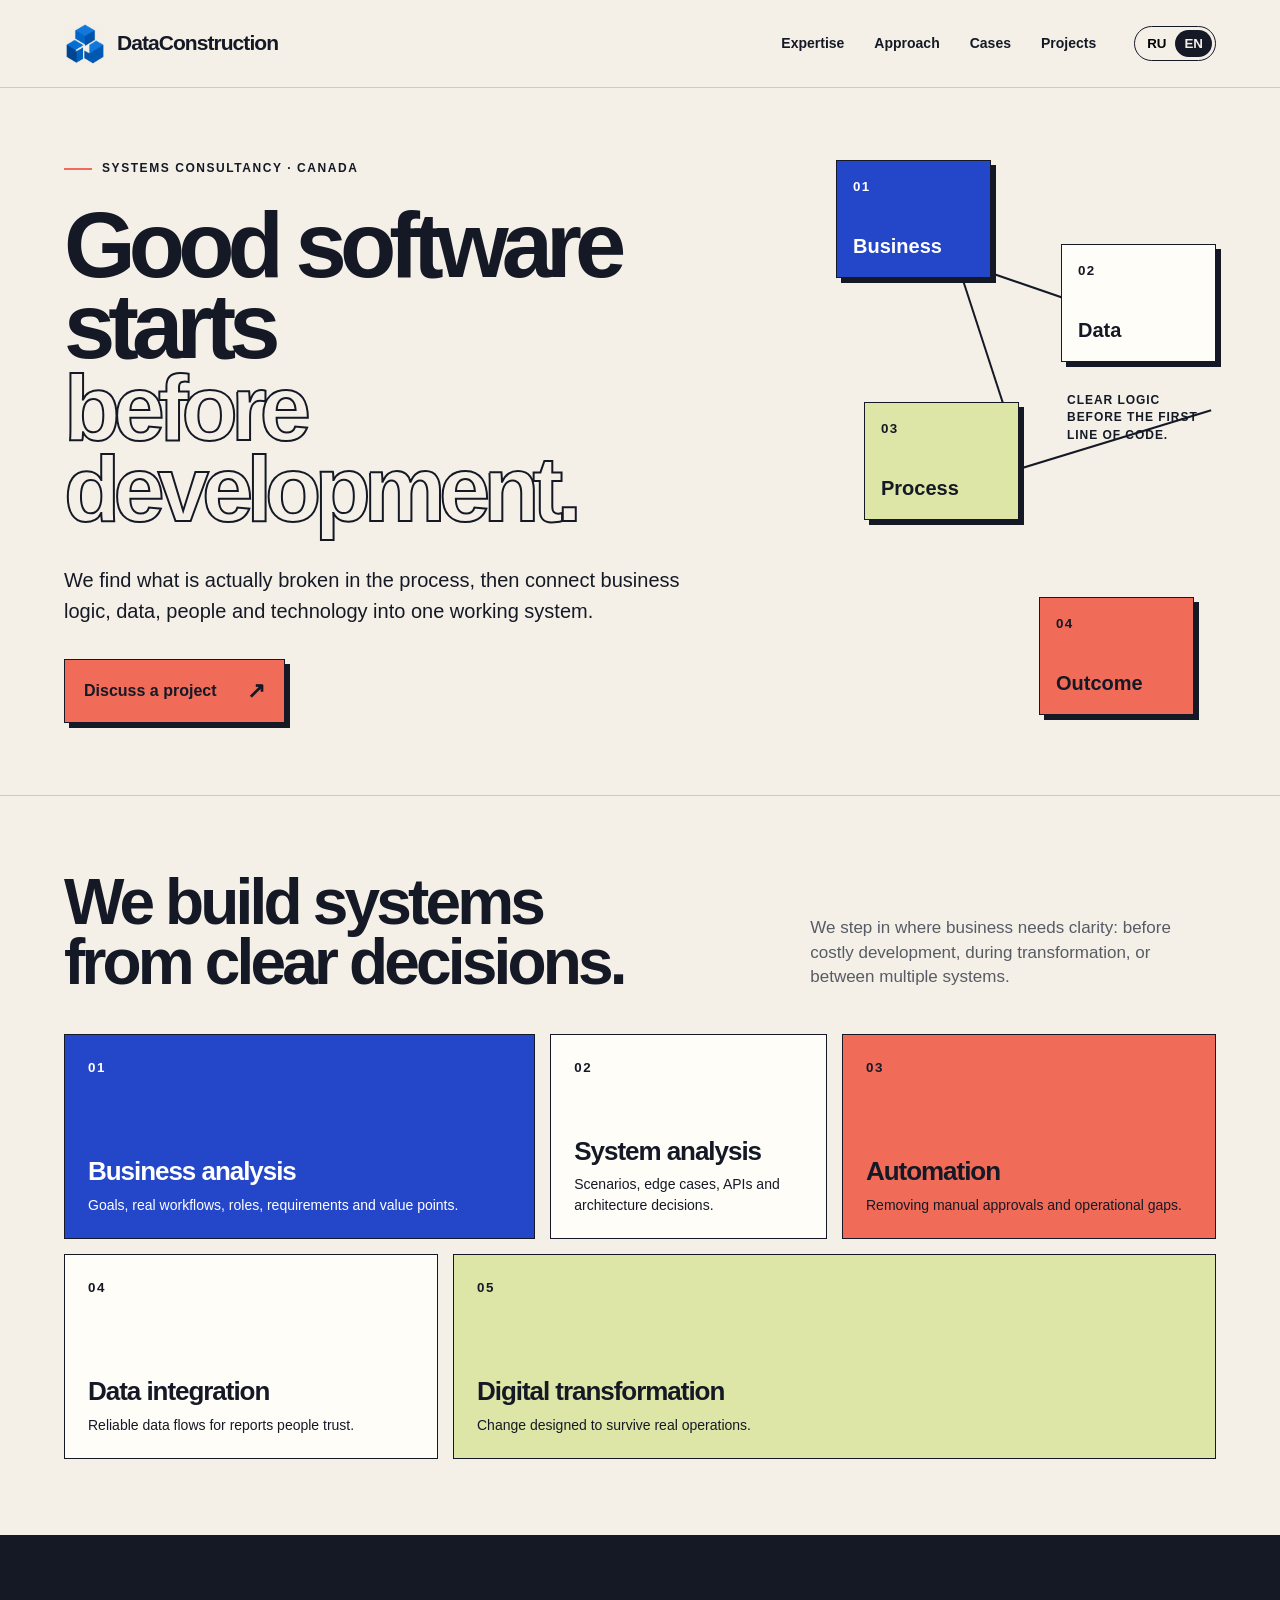
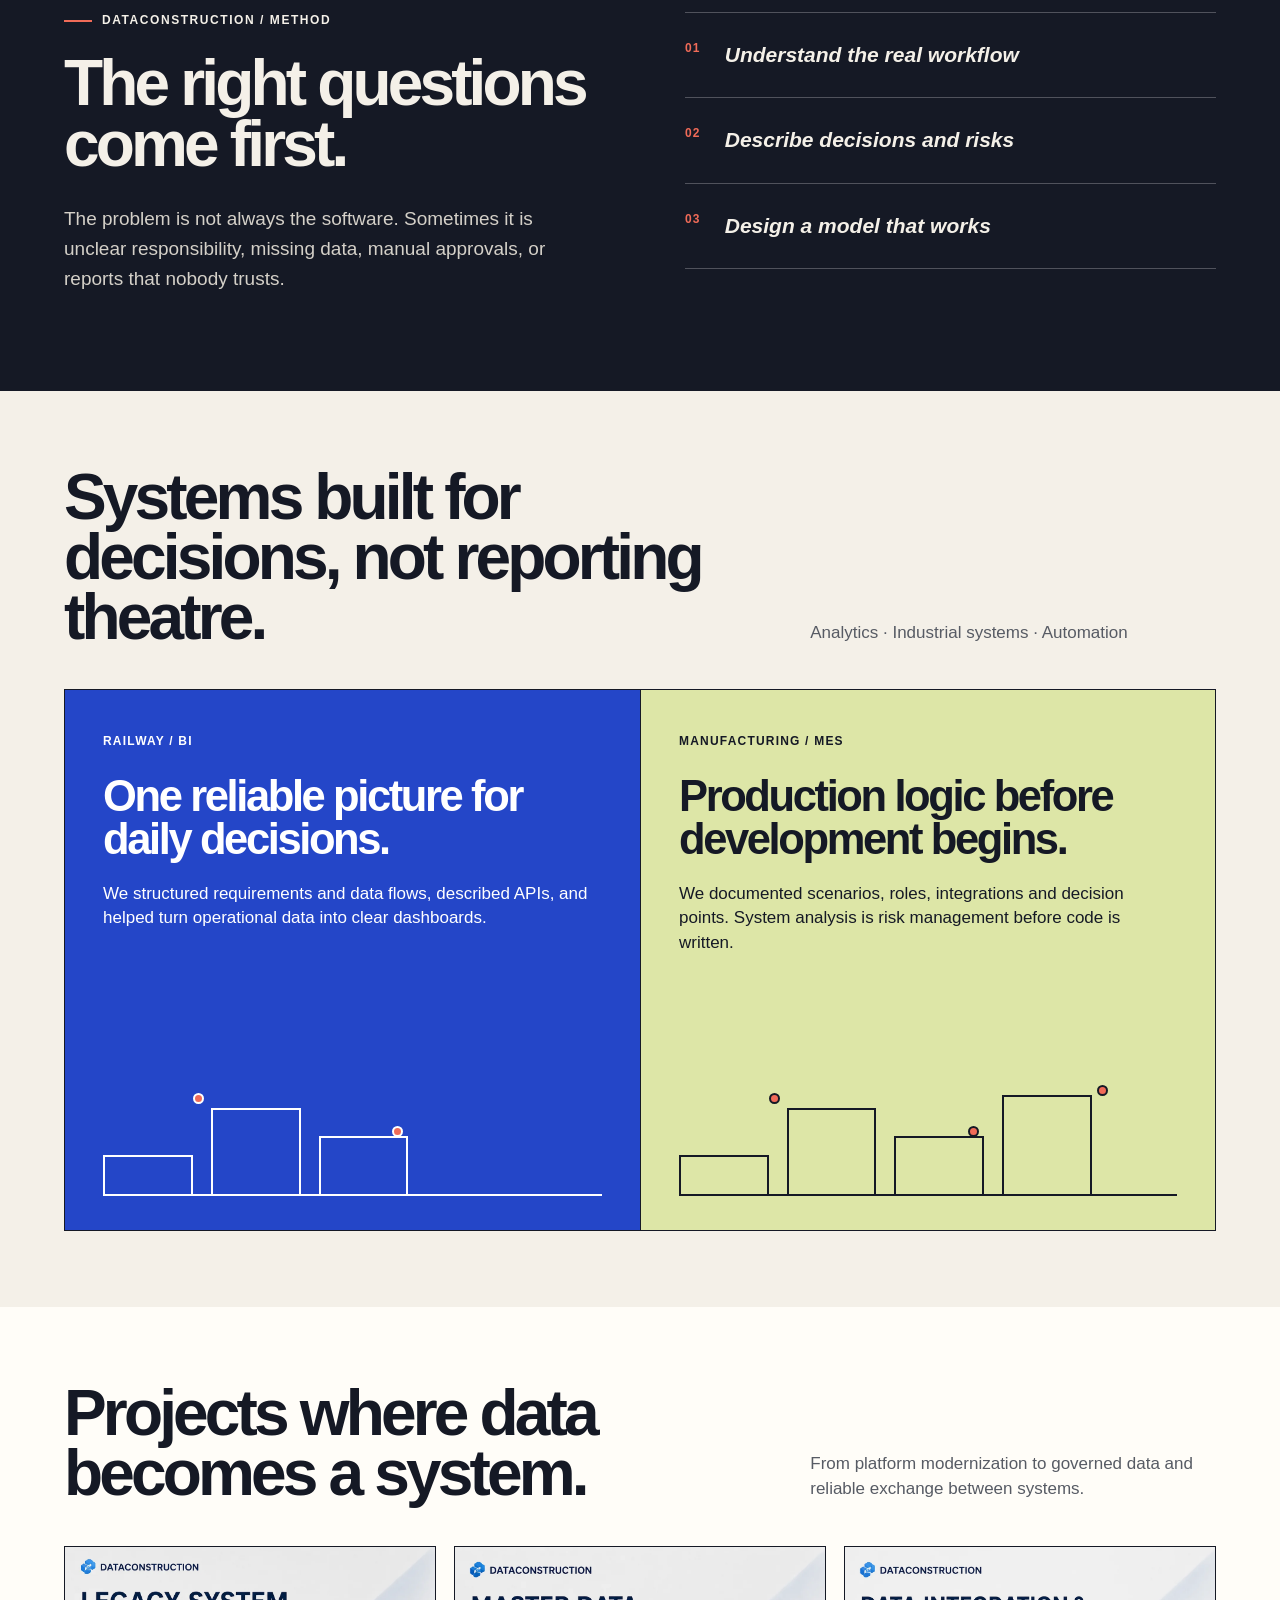
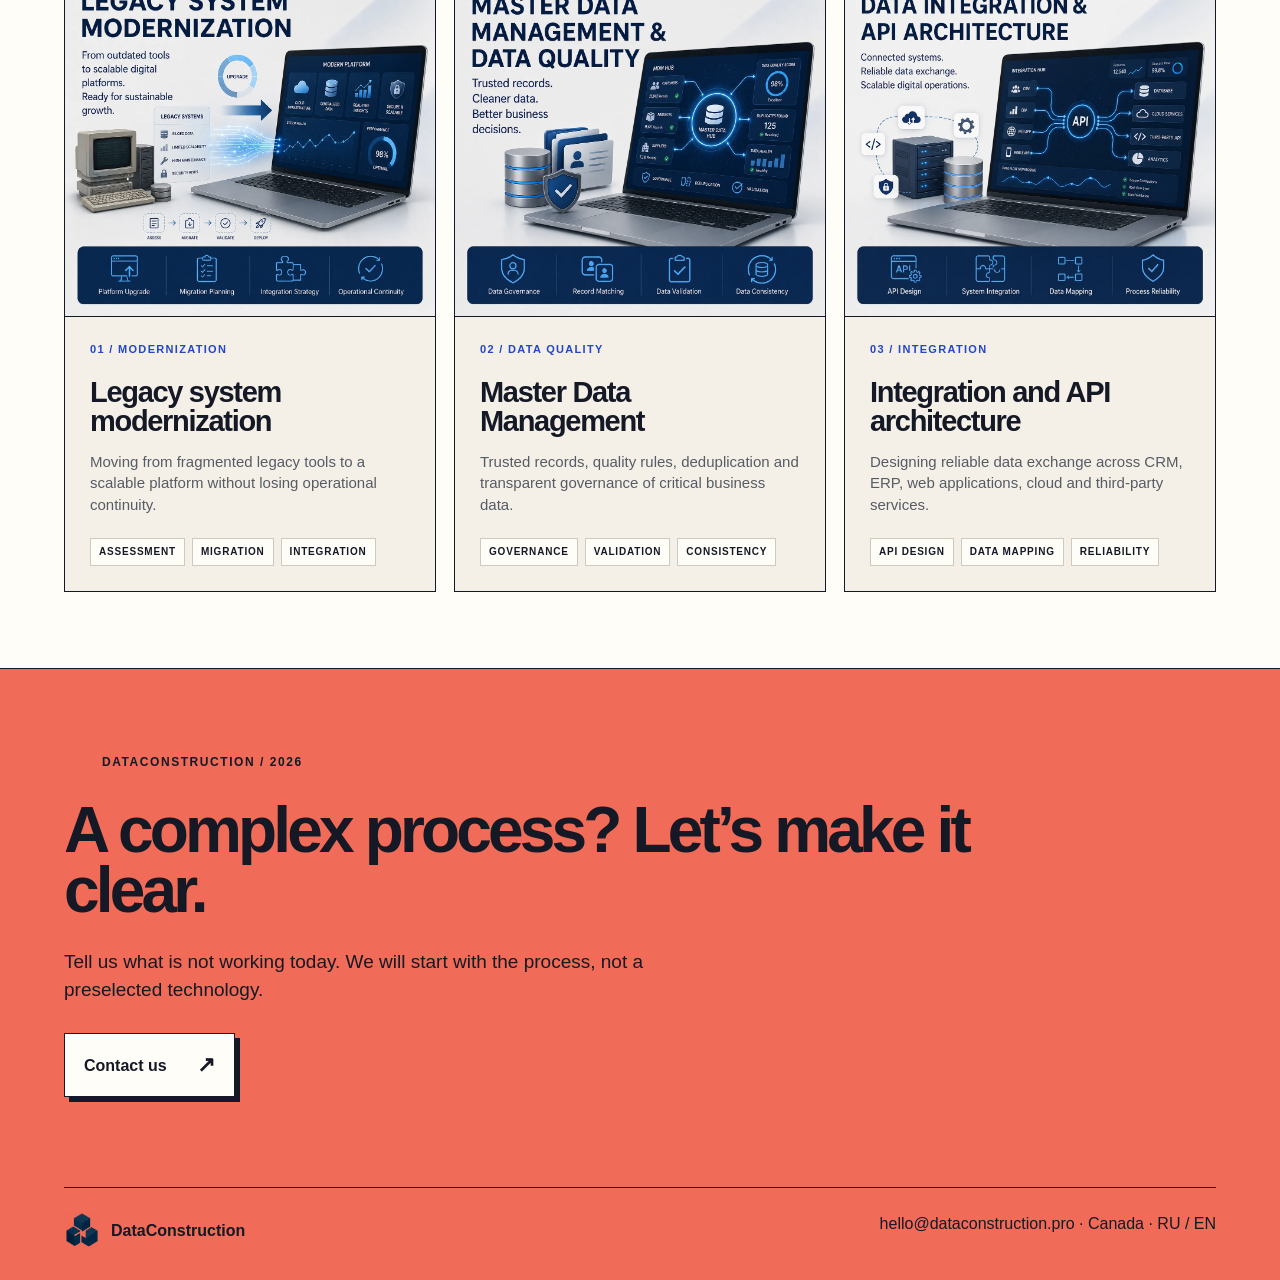
==== commit 9a695727: "Bust cached project image URLs" ====
--- a/index.html
+++ b/index.html
@@ -39,9 +39,9 @@
   <section class="section approach" id="approach"><div><p class="eyebrow">DataConstruction / Method</p><h2 data-ru>Сначала правильные вопросы.</h2><h2 data-en>The right questions come first.</h2><p class="approach-copy" data-ru>Проблема не всегда в программном обеспечении. Иногда это неясная ответственность, недостающие данные, ручные согласования или отчёты, которым никто не доверяет.</p><p class="approach-copy" data-en>The problem is not always the software. Sometimes it is unclear responsibility, missing data, manual approvals, or reports that nobody trusts.</p></div><ol><li><span>01</span><i data-ru>Понять реальный процесс</i><i data-en>Understand the real workflow</i></li><li><span>02</span><i data-ru>Описать решения и риски</i><i data-en>Describe decisions and risks</i></li><li><span>03</span><i data-ru>Спроектировать работающую модель</i><i data-en>Design a model that works</i></li></ol></section>
   <section class="section cases" id="cases"><div class="section-head"><h2 data-ru>Системы для решений, а не для отчётности.</h2><h2 data-en>Systems built for decisions, not reporting theatre.</h2><p>Analytics · Industrial systems · Automation</p></div><div class="case-grid"><article class="case railway"><span>Railway / BI</span><h3 data-ru>Единая картина для ежедневных решений.</h3><h3 data-en>One reliable picture for daily decisions.</h3><p data-ru>Структурировали требования и потоки данных, описали API и помогли превратить операционные данные в понятные панели управления.</p><p data-en>We structured requirements and data flows, described APIs, and helped turn operational data into clear dashboards.</p><div class="case-art"><i></i><i></i><i></i><b></b><b></b></div></article><article class="case mes"><span>Manufacturing / MES</span><h3 data-ru>Логика производства до начала разработки.</h3><h3 data-en>Production logic before development begins.</h3><p data-ru>Документировали сценарии, роли, интеграции и точки принятия решений. Системный анализ — это управление риском до написания кода.</p><p data-en>We documented scenarios, roles, integrations and decision points. System analysis is risk management before code is written.</p><div class="case-art"><i></i><i></i><i></i><i></i><b></b><b></b><b></b></div></article></div></section>
   <section class="section projects" id="projects"><div class="section-head"><h2 data-ru>Проекты, где данные становятся системой.</h2><h2 data-en>Projects where data becomes a system.</h2><p data-ru>От модернизации платформ до управляемых данных и надёжного обмена между системами.</p><p data-en>From platform modernization to governed data and reliable exchange between systems.</p></div><div class="project-grid">
-    <article class="project"><div class="project-media"><img src="assets/legacy-modernization.webp" loading="lazy" alt="Legacy system modernization project"></div><div class="project-body"><span>01 / Modernization</span><h3 data-ru>Модернизация legacy-систем</h3><h3 data-en>Legacy system modernization</h3><p data-ru>Переход от разрозненных устаревших инструментов к масштабируемой платформе без потери операционной непрерывности.</p><p data-en>Moving from fragmented legacy tools to a scalable platform without losing operational continuity.</p><div class="project-tags"><b>Assessment</b><b>Migration</b><b>Integration</b></div></div></article>
-    <article class="project"><div class="project-media"><img src="assets/master-data.webp" loading="lazy" alt="Master data management and data quality project"></div><div class="project-body"><span>02 / Data quality</span><h3 data-ru>Master Data Management</h3><h3 data-en>Master Data Management</h3><p data-ru>Единые доверенные записи, правила качества, устранение дублей и прозрачное управление ключевыми данными.</p><p data-en>Trusted records, quality rules, deduplication and transparent governance of critical business data.</p><div class="project-tags"><b>Governance</b><b>Validation</b><b>Consistency</b></div></div></article>
-    <article class="project"><div class="project-media"><img src="assets/api-architecture.webp" loading="lazy" alt="Data integration and API architecture project"></div><div class="project-body"><span>03 / Integration</span><h3 data-ru>Интеграция и API-архитектура</h3><h3 data-en>Integration and API architecture</h3><p data-ru>Проектирование устойчивого обмена данными между CRM, ERP, веб-приложениями, облачными и внешними сервисами.</p><p data-en>Designing reliable data exchange across CRM, ERP, web applications, cloud and third-party services.</p><div class="project-tags"><b>API Design</b><b>Data mapping</b><b>Reliability</b></div></div></article>
+    <article class="project"><div class="project-media"><img src="assets/legacy-modernization-v2.webp" loading="lazy" alt="Legacy system modernization project"></div><div class="project-body"><span>01 / Modernization</span><h3 data-ru>Модернизация legacy-систем</h3><h3 data-en>Legacy system modernization</h3><p data-ru>Переход от разрозненных устаревших инструментов к масштабируемой платформе без потери операционной непрерывности.</p><p data-en>Moving from fragmented legacy tools to a scalable platform without losing operational continuity.</p><div class="project-tags"><b>Assessment</b><b>Migration</b><b>Integration</b></div></div></article>
+    <article class="project"><div class="project-media"><img src="assets/master-data-v2.webp" loading="lazy" alt="Master data management and data quality project"></div><div class="project-body"><span>02 / Data quality</span><h3 data-ru>Master Data Management</h3><h3 data-en>Master Data Management</h3><p data-ru>Единые доверенные записи, правила качества, устранение дублей и прозрачное управление ключевыми данными.</p><p data-en>Trusted records, quality rules, deduplication and transparent governance of critical business data.</p><div class="project-tags"><b>Governance</b><b>Validation</b><b>Consistency</b></div></div></article>
+    <article class="project"><div class="project-media"><img src="assets/api-architecture-v2.webp" loading="lazy" alt="Data integration and API architecture project"></div><div class="project-body"><span>03 / Integration</span><h3 data-ru>Интеграция и API-архитектура</h3><h3 data-en>Integration and API architecture</h3><p data-ru>Проектирование устойчивого обмена данными между CRM, ERP, веб-приложениями, облачными и внешними сервисами.</p><p data-en>Designing reliable data exchange across CRM, ERP, web applications, cloud and third-party services.</p><div class="project-tags"><b>API Design</b><b>Data mapping</b><b>Reliability</b></div></div></article>
   </div></section>
   <footer><p class="eyebrow">DataConstruction / 2026</p><h2 data-ru>Есть сложный процесс? Давайте сделаем его ясным.</h2><h2 data-en>A complex process? Let’s make it clear.</h2><p data-ru>Расскажите, что не работает сегодня. Начнём с процесса, а не с заранее выбранной технологии.</p><p data-en>Tell us what is not working today. We will start with the process, not a preselected technology.</p><a class="button light" href="mailto:hello@dataconstruction.pro"><span data-ru>Написать нам</span><span data-en>Contact us</span><b>↗</b></a><div class="footer-row"><strong class="footer-brand"><img src="assets/logo-mark.webp" alt="">DataConstruction</strong><span>hello@dataconstruction.pro · Canada · RU / EN</span></div></footer>
   <script>const ru=document.getElementById('ru'),en=document.getElementById('en');function setLang(l){const e=l==='en';document.body.classList.toggle('en',e);document.documentElement.lang=l;ru.setAttribute('aria-pressed',String(!e));en.setAttribute('aria-pressed',String(e));localStorage.setItem('dc-lang',l)}ru.onclick=()=>setLang('ru');en.onclick=()=>setLang('en');setLang(localStorage.getItem('dc-lang')||((navigator.language||'').toLowerCase().startsWith('ru')?'ru':'en'));</script>
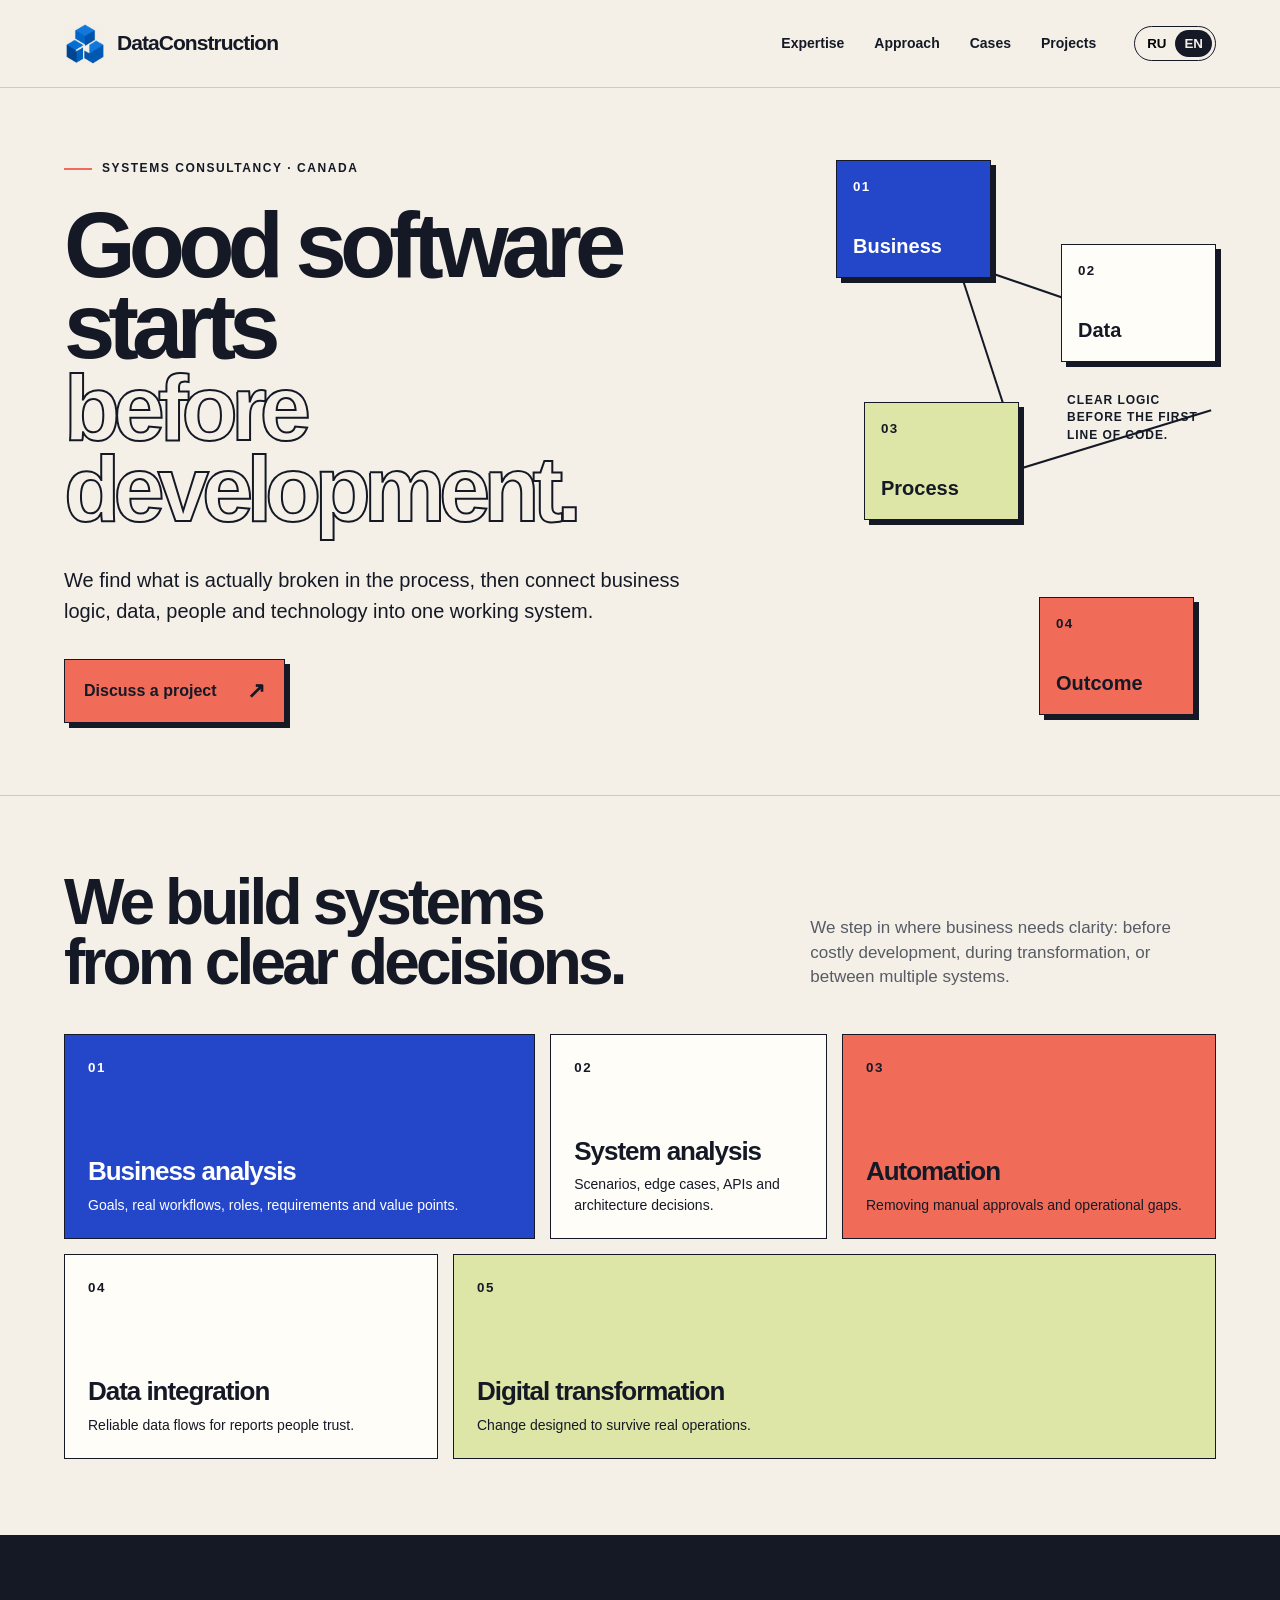
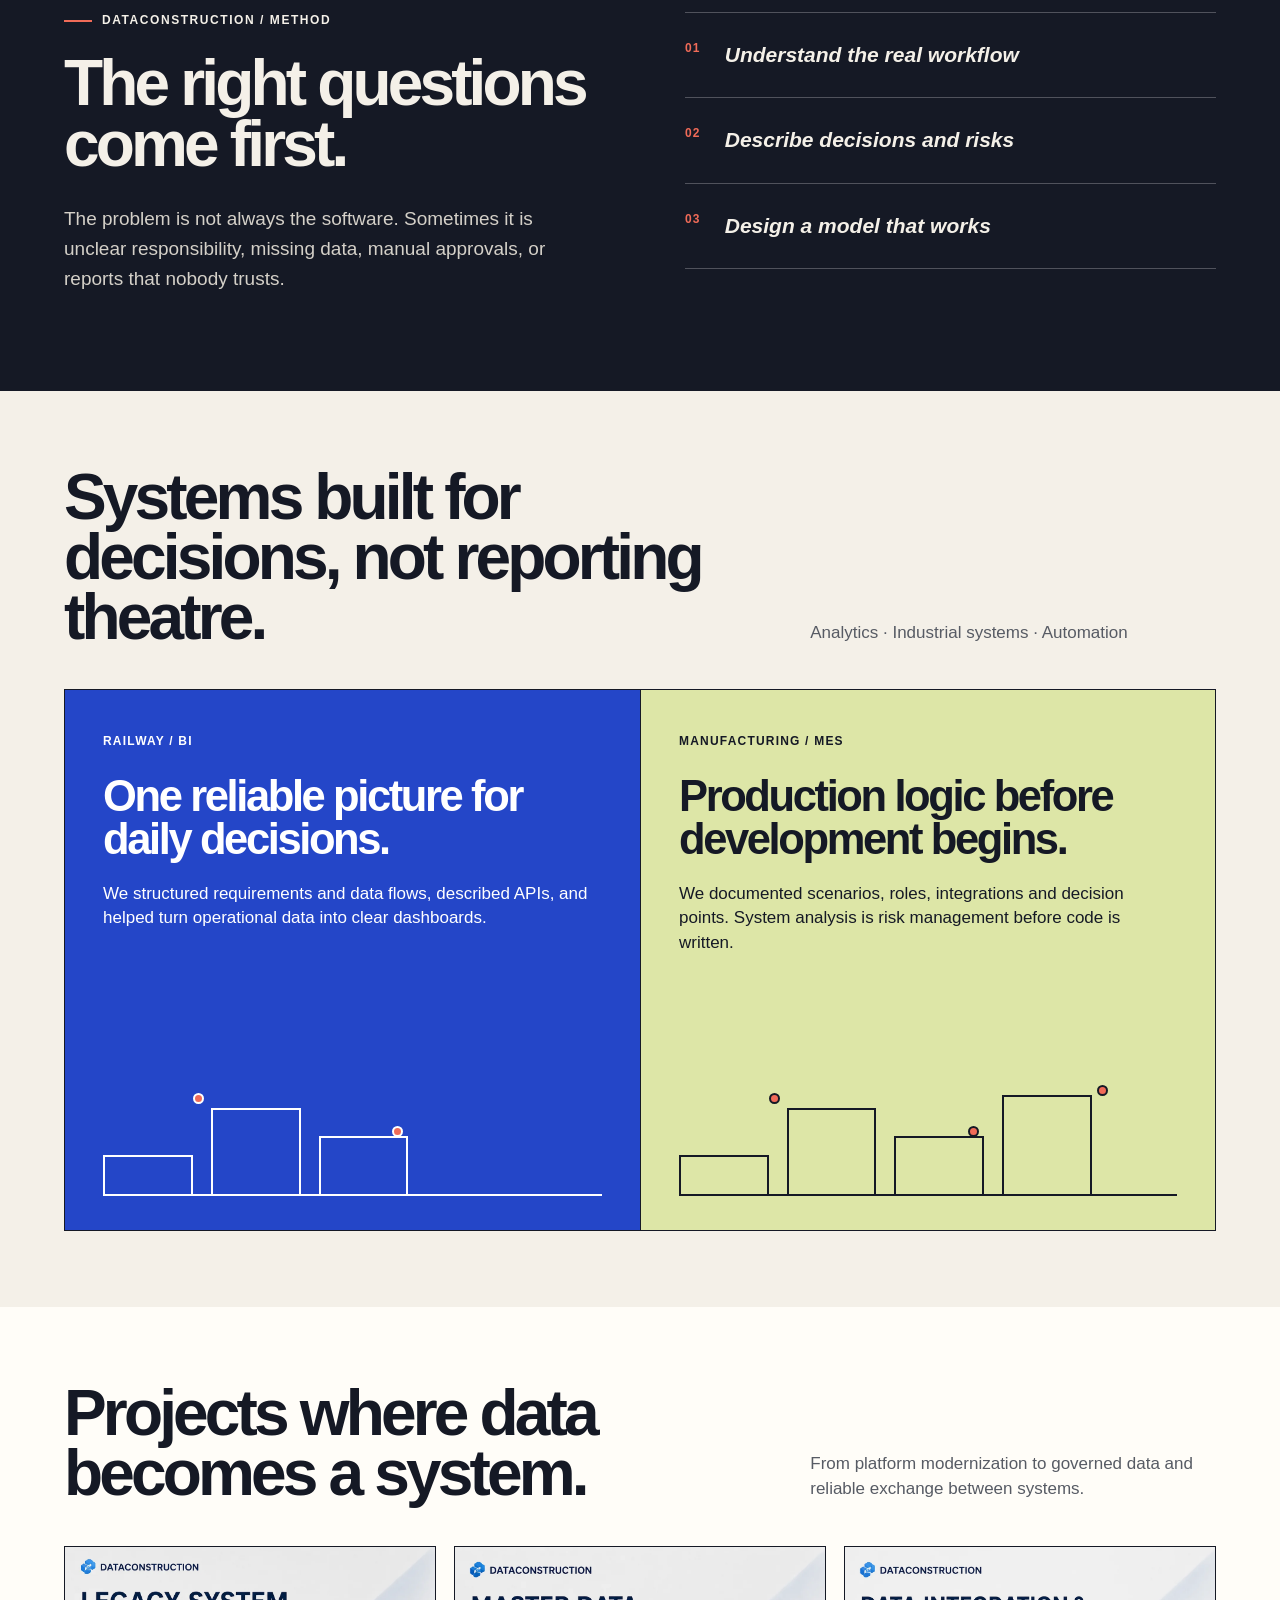
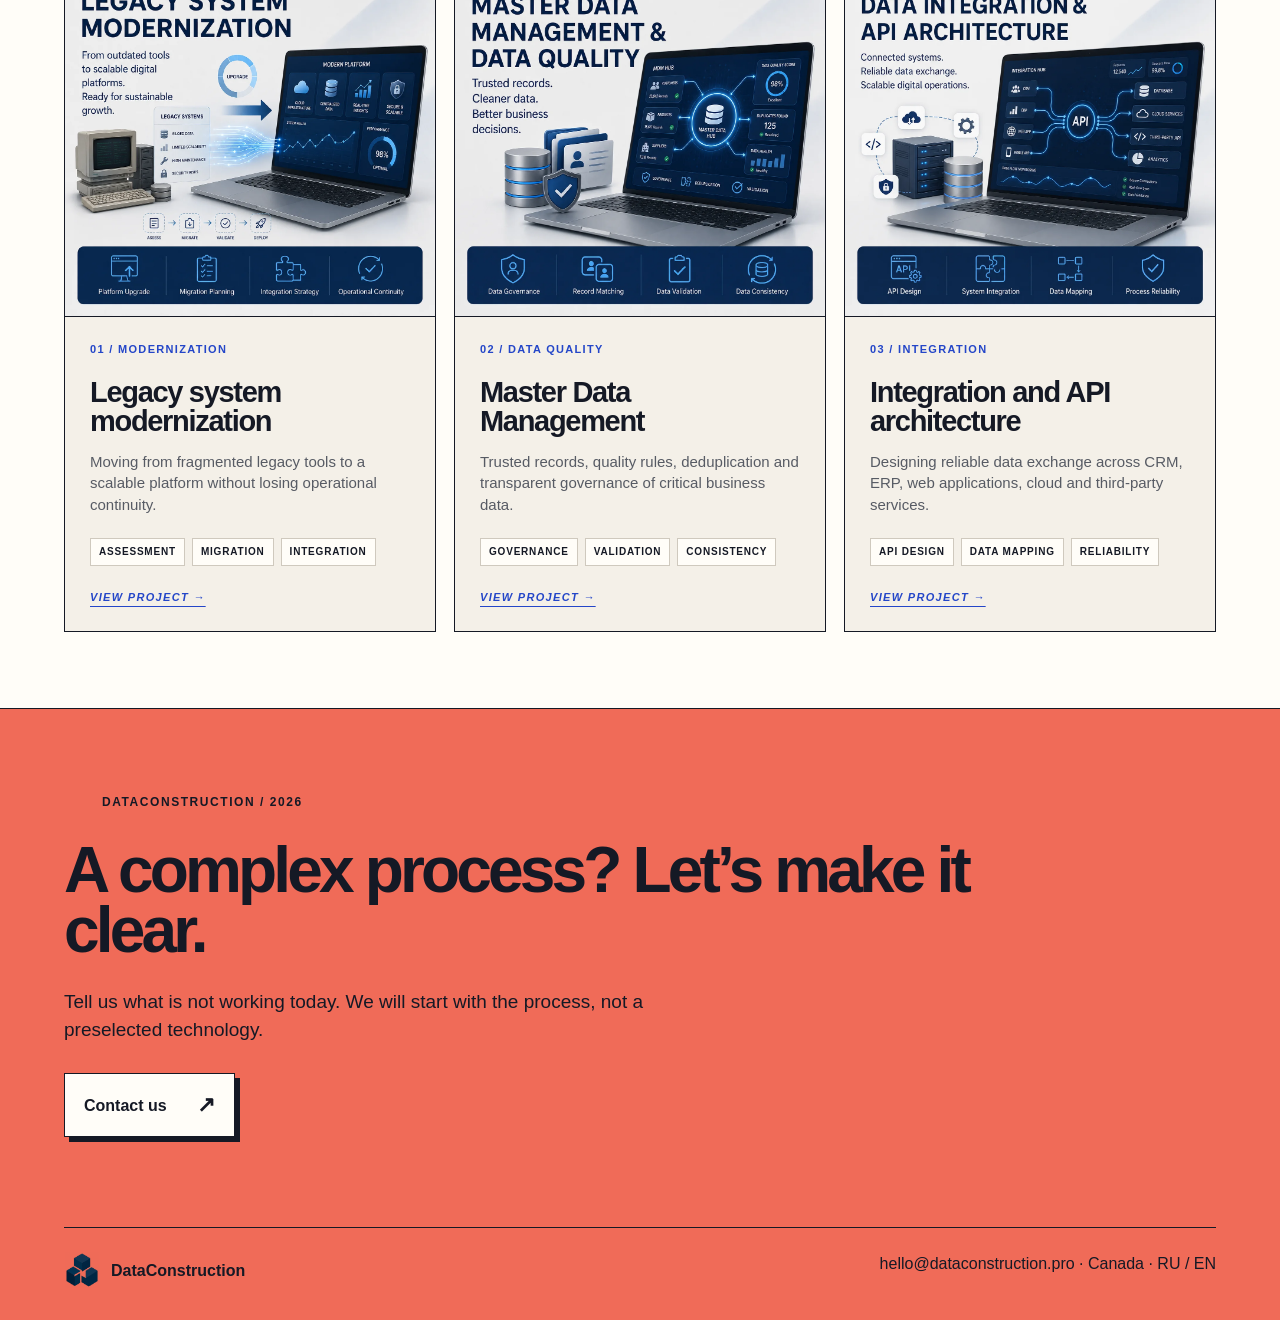
==== commit b7d3eb44: "Add bilingual clickable project pages" ====
--- a/index.html
+++ b/index.html
@@ -17,7 +17,7 @@
     .section{padding:76px var(--pad);border-bottom:1px solid var(--ink)}.section-head{display:grid;grid-template-columns:1.25fr .75fr;gap:70px;align-items:end;margin-bottom:42px}.section h2,footer h2{font-size:clamp(43px,5vw,76px);line-height:.94;letter-spacing:-.06em;margin-bottom:0}.section-head>p{max-width:480px;color:#575b64;font-size:17px;margin-bottom:2px}.service-grid{display:grid;grid-template-columns:repeat(12,1fr);gap:15px}.service{border:1px solid var(--ink);padding:23px;min-height:205px;background:var(--white);display:flex;flex-direction:column;justify-content:space-between}.service:nth-child(1){grid-column:span 5;background:var(--cobalt);color:white}.service:nth-child(2){grid-column:span 3}.service:nth-child(3){grid-column:span 4;background:var(--coral)}.service:nth-child(4){grid-column:span 4}.service:nth-child(5){grid-column:span 8;background:var(--lime)}.service small{font-weight:800;letter-spacing:.12em}.service h3{font-size:26px;line-height:1.03;letter-spacing:-.04em;margin:0 0 10px}.service p{max-width:470px;margin:0;font-size:14px}
     .approach{background:var(--ink);color:var(--paper);display:grid;grid-template-columns:1fr 1fr;gap:90px}.approach h2{margin:24px 0 30px}.approach-copy{font-size:19px;line-height:1.6;max-width:660px;color:#d4d0c8}.approach ol{list-style:none;padding:0;margin:0;border-top:1px solid #50525c}.approach li{padding:27px 0;border-bottom:1px solid #50525c;font-size:21px;font-weight:700;display:flex;gap:24px}.approach li span{font-size:12px;color:var(--coral);letter-spacing:.1em}
     .cases{border-bottom:0}.case-grid{display:grid;grid-template-columns:1fr 1fr;border:1px solid var(--ink)}.case{position:relative;min-height:540px;padding:38px;overflow:hidden}.case+.case{border-left:1px solid var(--ink)}.case>span{font-size:12px;font-weight:800;text-transform:uppercase;letter-spacing:.1em}.case h3{font-size:clamp(34px,3.4vw,54px);line-height:1;letter-spacing:-.055em;max-width:620px;margin:23px 0 20px}.case p{font-size:17px;max-width:570px}.railway{background:var(--cobalt);color:white}.mes{background:var(--lime)}.case-art{position:absolute;left:38px;right:38px;bottom:34px;height:115px;border-bottom:2px solid currentColor;display:flex;align-items:flex-end;gap:18px}.case-art i{display:block;width:18%;height:35%;border:2px solid currentColor;border-bottom:0}.case-art i:nth-child(2){height:76%}.case-art i:nth-child(3){height:52%}.mes .case-art i:nth-child(4){height:88%}.case-art b{position:absolute;width:11px;height:11px;background:var(--coral);border:2px solid currentColor;border-radius:50%;left:18%;top:12px}.case-art b:nth-of-type(2){left:58%;top:45px}.case-art b:nth-of-type(3){left:84%;top:4px}
-    .projects{background:var(--white)}.project-grid{display:grid;grid-template-columns:repeat(3,1fr);gap:18px}.project{border:1px solid var(--ink);background:var(--paper);overflow:hidden;display:flex;flex-direction:column}.project-media{position:relative;aspect-ratio:1/1;overflow:hidden;background:#e8edf4;border-bottom:1px solid var(--ink)}.project-media img{width:100%;height:100%;display:block;object-fit:cover;transition:transform .35s ease}.project:hover .project-media img{transform:scale(1.025)}.project-body{padding:25px;display:flex;flex-direction:column;min-height:250px}.project-body>span{font-size:11px;font-weight:800;letter-spacing:.12em;text-transform:uppercase;color:var(--cobalt)}.project h3{font-size:29px;line-height:1.02;letter-spacing:-.045em;margin:20px 0 14px}.project p{font-size:15px;color:#575b64;margin:0}.project-tags{margin-top:auto;padding-top:22px;display:flex;gap:7px;flex-wrap:wrap}.project-tags b{font-size:10px;letter-spacing:.08em;text-transform:uppercase;border:1px solid var(--line);padding:6px 8px;background:var(--white)}
+    .projects{background:var(--white)}.project-grid{display:grid;grid-template-columns:repeat(3,1fr);gap:18px}.project{border:1px solid var(--ink);background:var(--paper);overflow:hidden;display:flex;flex-direction:column;text-decoration:none;color:inherit;transition:transform .2s,box-shadow .2s}.project:hover{transform:translate(-3px,-3px);box-shadow:6px 6px 0 var(--ink)}.project-media{position:relative;aspect-ratio:1/1;overflow:hidden;background:#e8edf4;border-bottom:1px solid var(--ink)}.project-media img{width:100%;height:100%;display:block;object-fit:cover;transition:transform .35s ease}.project:hover .project-media img{transform:scale(1.025)}.project-body{padding:25px;display:flex;flex-direction:column;min-height:280px}.project-body>span{font-size:11px;font-weight:800;letter-spacing:.12em;text-transform:uppercase;color:var(--cobalt)}.project h3{font-size:29px;line-height:1.02;letter-spacing:-.045em;margin:20px 0 14px}.project p{font-size:15px;color:#575b64;margin:0}.project-tags{padding-top:22px;display:flex;gap:7px;flex-wrap:wrap}.project-tags b{font-size:10px;letter-spacing:.08em;text-transform:uppercase;border:1px solid var(--line);padding:6px 8px;background:var(--white)}.project-link{margin-top:auto;padding-top:24px;font-size:13px;font-weight:800;text-decoration:underline;text-underline-offset:5px}
     footer{padding:85px var(--pad) 32px;background:var(--coral)}footer h2{max-width:1000px;margin:28px 0}footer>p:not(.eyebrow){font-size:19px;max-width:610px;margin-bottom:30px}.button.light{background:var(--white)}.footer-row{margin-top:90px;padding-top:24px;border-top:1px solid var(--ink);display:flex;justify-content:space-between;gap:20px}.footer-brand{display:flex;align-items:center;gap:11px}.footer-brand img{width:36px;height:36px;object-fit:contain;mix-blend-mode:multiply}
     [data-en]{display:none}body.en [data-ru]{display:none}body.en [data-en]{display:initial}body.en p[data-en],body.en h1[data-en],body.en h2[data-en],body.en h3[data-en]{display:block}
     @media(max-width:950px){.nav-links{display:none}.hero{grid-template-columns:1fr}.system-map{min-height:450px}.section-head,.approach{grid-template-columns:1fr;gap:38px}.service-grid{grid-template-columns:1fr}.service:nth-child(n){grid-column:auto}.case-grid{grid-template-columns:1fr}.case+.case{border-left:0;border-top:1px solid var(--ink)}.project-grid{grid-template-columns:1fr}.project{display:grid;grid-template-columns:minmax(260px,.8fr) 1.2fr}.project-body{min-height:100%}}
@@ -39,11 +39,11 @@
   <section class="section approach" id="approach"><div><p class="eyebrow">DataConstruction / Method</p><h2 data-ru>Сначала правильные вопросы.</h2><h2 data-en>The right questions come first.</h2><p class="approach-copy" data-ru>Проблема не всегда в программном обеспечении. Иногда это неясная ответственность, недостающие данные, ручные согласования или отчёты, которым никто не доверяет.</p><p class="approach-copy" data-en>The problem is not always the software. Sometimes it is unclear responsibility, missing data, manual approvals, or reports that nobody trusts.</p></div><ol><li><span>01</span><i data-ru>Понять реальный процесс</i><i data-en>Understand the real workflow</i></li><li><span>02</span><i data-ru>Описать решения и риски</i><i data-en>Describe decisions and risks</i></li><li><span>03</span><i data-ru>Спроектировать работающую модель</i><i data-en>Design a model that works</i></li></ol></section>
   <section class="section cases" id="cases"><div class="section-head"><h2 data-ru>Системы для решений, а не для отчётности.</h2><h2 data-en>Systems built for decisions, not reporting theatre.</h2><p>Analytics · Industrial systems · Automation</p></div><div class="case-grid"><article class="case railway"><span>Railway / BI</span><h3 data-ru>Единая картина для ежедневных решений.</h3><h3 data-en>One reliable picture for daily decisions.</h3><p data-ru>Структурировали требования и потоки данных, описали API и помогли превратить операционные данные в понятные панели управления.</p><p data-en>We structured requirements and data flows, described APIs, and helped turn operational data into clear dashboards.</p><div class="case-art"><i></i><i></i><i></i><b></b><b></b></div></article><article class="case mes"><span>Manufacturing / MES</span><h3 data-ru>Логика производства до начала разработки.</h3><h3 data-en>Production logic before development begins.</h3><p data-ru>Документировали сценарии, роли, интеграции и точки принятия решений. Системный анализ — это управление риском до написания кода.</p><p data-en>We documented scenarios, roles, integrations and decision points. System analysis is risk management before code is written.</p><div class="case-art"><i></i><i></i><i></i><i></i><b></b><b></b><b></b></div></article></div></section>
   <section class="section projects" id="projects"><div class="section-head"><h2 data-ru>Проекты, где данные становятся системой.</h2><h2 data-en>Projects where data becomes a system.</h2><p data-ru>От модернизации платформ до управляемых данных и надёжного обмена между системами.</p><p data-en>From platform modernization to governed data and reliable exchange between systems.</p></div><div class="project-grid">
-    <article class="project"><div class="project-media"><img src="assets/legacy-modernization-v2.webp" loading="lazy" alt="Legacy system modernization project"></div><div class="project-body"><span>01 / Modernization</span><h3 data-ru>Модернизация legacy-систем</h3><h3 data-en>Legacy system modernization</h3><p data-ru>Переход от разрозненных устаревших инструментов к масштабируемой платформе без потери операционной непрерывности.</p><p data-en>Moving from fragmented legacy tools to a scalable platform without losing operational continuity.</p><div class="project-tags"><b>Assessment</b><b>Migration</b><b>Integration</b></div></div></article>
-    <article class="project"><div class="project-media"><img src="assets/master-data-v2.webp" loading="lazy" alt="Master data management and data quality project"></div><div class="project-body"><span>02 / Data quality</span><h3 data-ru>Master Data Management</h3><h3 data-en>Master Data Management</h3><p data-ru>Единые доверенные записи, правила качества, устранение дублей и прозрачное управление ключевыми данными.</p><p data-en>Trusted records, quality rules, deduplication and transparent governance of critical business data.</p><div class="project-tags"><b>Governance</b><b>Validation</b><b>Consistency</b></div></div></article>
-    <article class="project"><div class="project-media"><img src="assets/api-architecture-v2.webp" loading="lazy" alt="Data integration and API architecture project"></div><div class="project-body"><span>03 / Integration</span><h3 data-ru>Интеграция и API-архитектура</h3><h3 data-en>Integration and API architecture</h3><p data-ru>Проектирование устойчивого обмена данными между CRM, ERP, веб-приложениями, облачными и внешними сервисами.</p><p data-en>Designing reliable data exchange across CRM, ERP, web applications, cloud and third-party services.</p><div class="project-tags"><b>API Design</b><b>Data mapping</b><b>Reliability</b></div></div></article>
+    <a class="project" href="projects/legacy-modernization.html"><div class="project-media"><img src="assets/legacy-modernization-v2.webp" loading="lazy" alt="Legacy system modernization project"></div><div class="project-body"><span>01 / Modernization</span><h3 data-ru>Модернизация legacy-систем</h3><h3 data-en>Legacy system modernization</h3><p data-ru>Переход от разрозненных устаревших инструментов к масштабируемой платформе без потери операционной непрерывности.</p><p data-en>Moving from fragmented legacy tools to a scalable platform without losing operational continuity.</p><div class="project-tags"><b>Assessment</b><b>Migration</b><b>Integration</b></div><span class="project-link"><i data-ru>Открыть проект →</i><i data-en>View project →</i></span></div></a>
+    <a class="project" href="projects/master-data.html"><div class="project-media"><img src="assets/master-data-v2.webp" loading="lazy" alt="Master data management and data quality project"></div><div class="project-body"><span>02 / Data quality</span><h3 data-ru>Master Data Management</h3><h3 data-en>Master Data Management</h3><p data-ru>Единые доверенные записи, правила качества, устранение дублей и прозрачное управление ключевыми данными.</p><p data-en>Trusted records, quality rules, deduplication and transparent governance of critical business data.</p><div class="project-tags"><b>Governance</b><b>Validation</b><b>Consistency</b></div><span class="project-link"><i data-ru>Открыть проект →</i><i data-en>View project →</i></span></div></a>
+    <a class="project" href="projects/api-architecture.html"><div class="project-media"><img src="assets/api-architecture-v2.webp" loading="lazy" alt="Data integration and API architecture project"></div><div class="project-body"><span>03 / Integration</span><h3 data-ru>Интеграция и API-архитектура</h3><h3 data-en>Integration and API architecture</h3><p data-ru>Проектирование устойчивого обмена данными между CRM, ERP, веб-приложениями, облачными и внешними сервисами.</p><p data-en>Designing reliable data exchange across CRM, ERP, web applications, cloud and third-party services.</p><div class="project-tags"><b>API Design</b><b>Data mapping</b><b>Reliability</b></div><span class="project-link"><i data-ru>Открыть проект →</i><i data-en>View project →</i></span></div></a>
   </div></section>
   <footer><p class="eyebrow">DataConstruction / 2026</p><h2 data-ru>Есть сложный процесс? Давайте сделаем его ясным.</h2><h2 data-en>A complex process? Let’s make it clear.</h2><p data-ru>Расскажите, что не работает сегодня. Начнём с процесса, а не с заранее выбранной технологии.</p><p data-en>Tell us what is not working today. We will start with the process, not a preselected technology.</p><a class="button light" href="mailto:hello@dataconstruction.pro"><span data-ru>Написать нам</span><span data-en>Contact us</span><b>↗</b></a><div class="footer-row"><strong class="footer-brand"><img src="assets/logo-mark.webp" alt="">DataConstruction</strong><span>hello@dataconstruction.pro · Canada · RU / EN</span></div></footer>
   <script>const ru=document.getElementById('ru'),en=document.getElementById('en');function setLang(l){const e=l==='en';document.body.classList.toggle('en',e);document.documentElement.lang=l;ru.setAttribute('aria-pressed',String(!e));en.setAttribute('aria-pressed',String(e));localStorage.setItem('dc-lang',l)}ru.onclick=()=>setLang('ru');en.onclick=()=>setLang('en');setLang(localStorage.getItem('dc-lang')||((navigator.language||'').toLowerCase().startsWith('ru')?'ru':'en'));</script>
 </body>
-</html>
+</html>
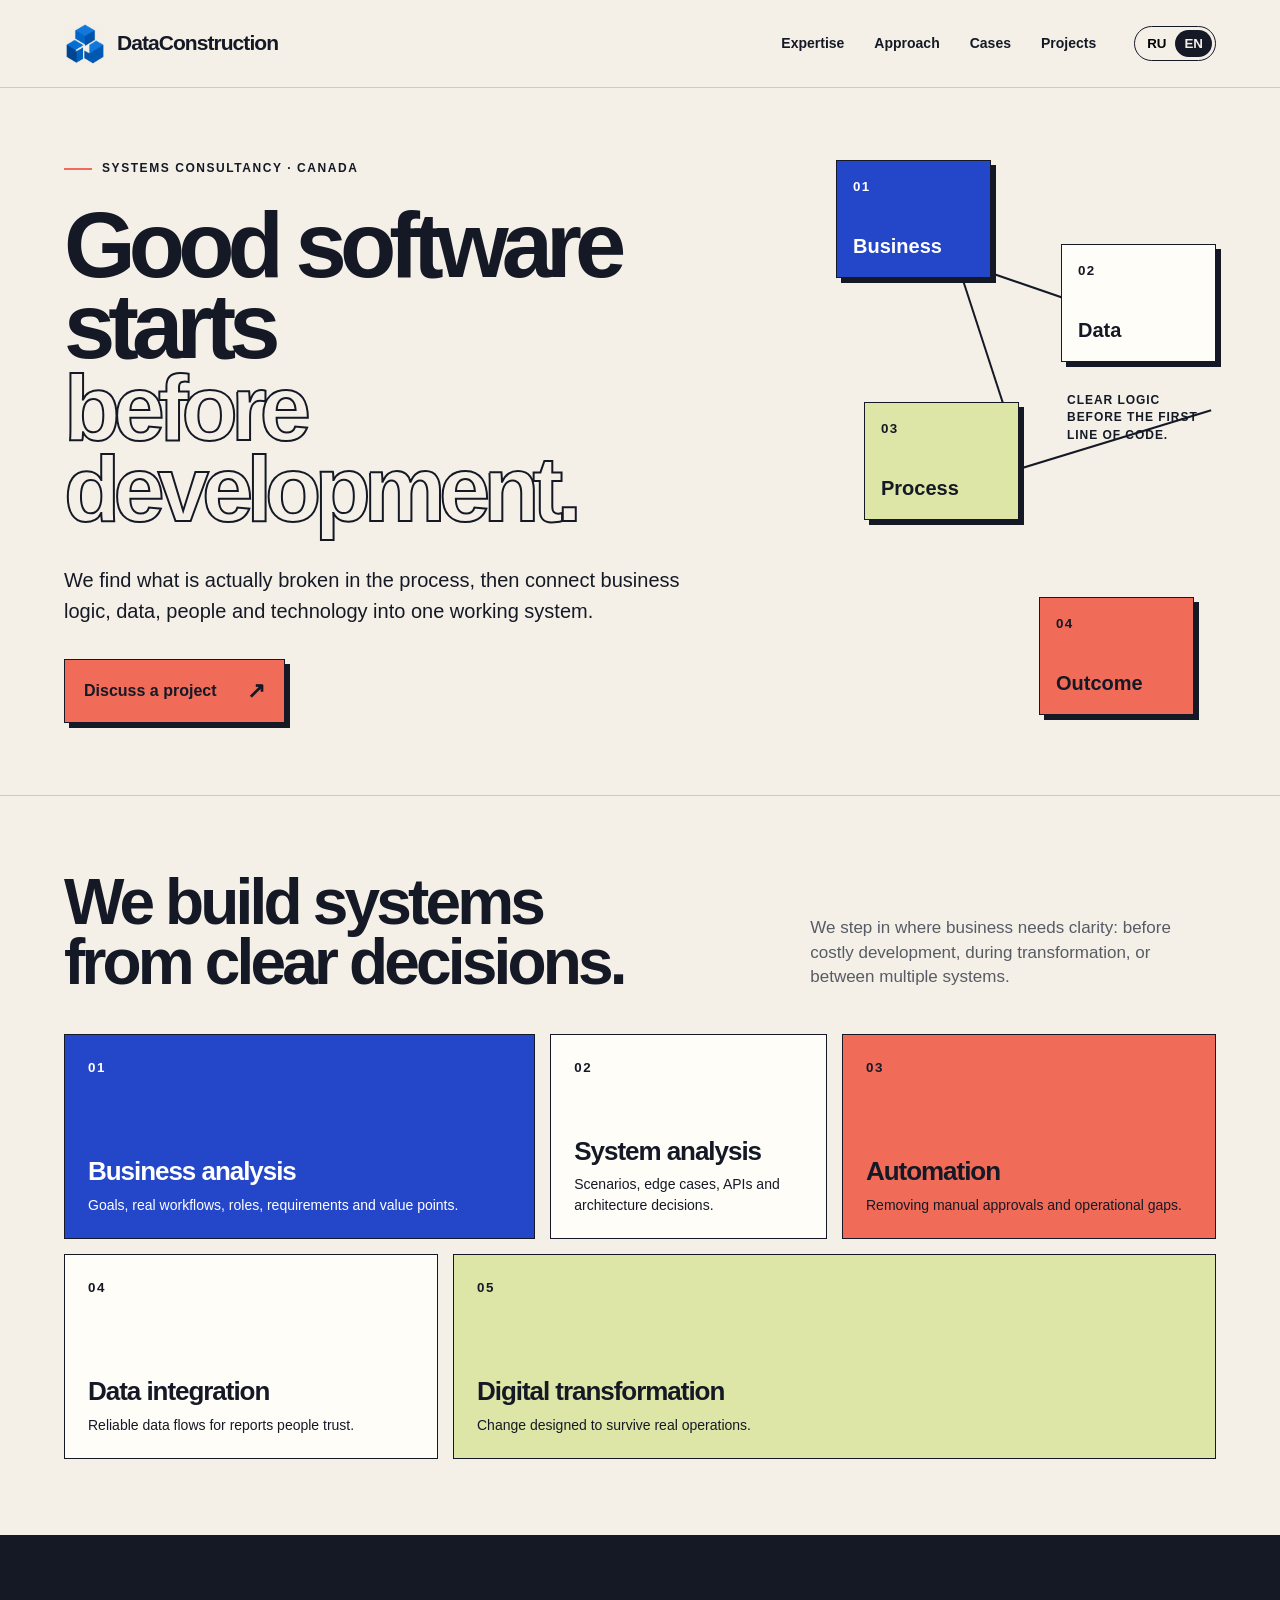
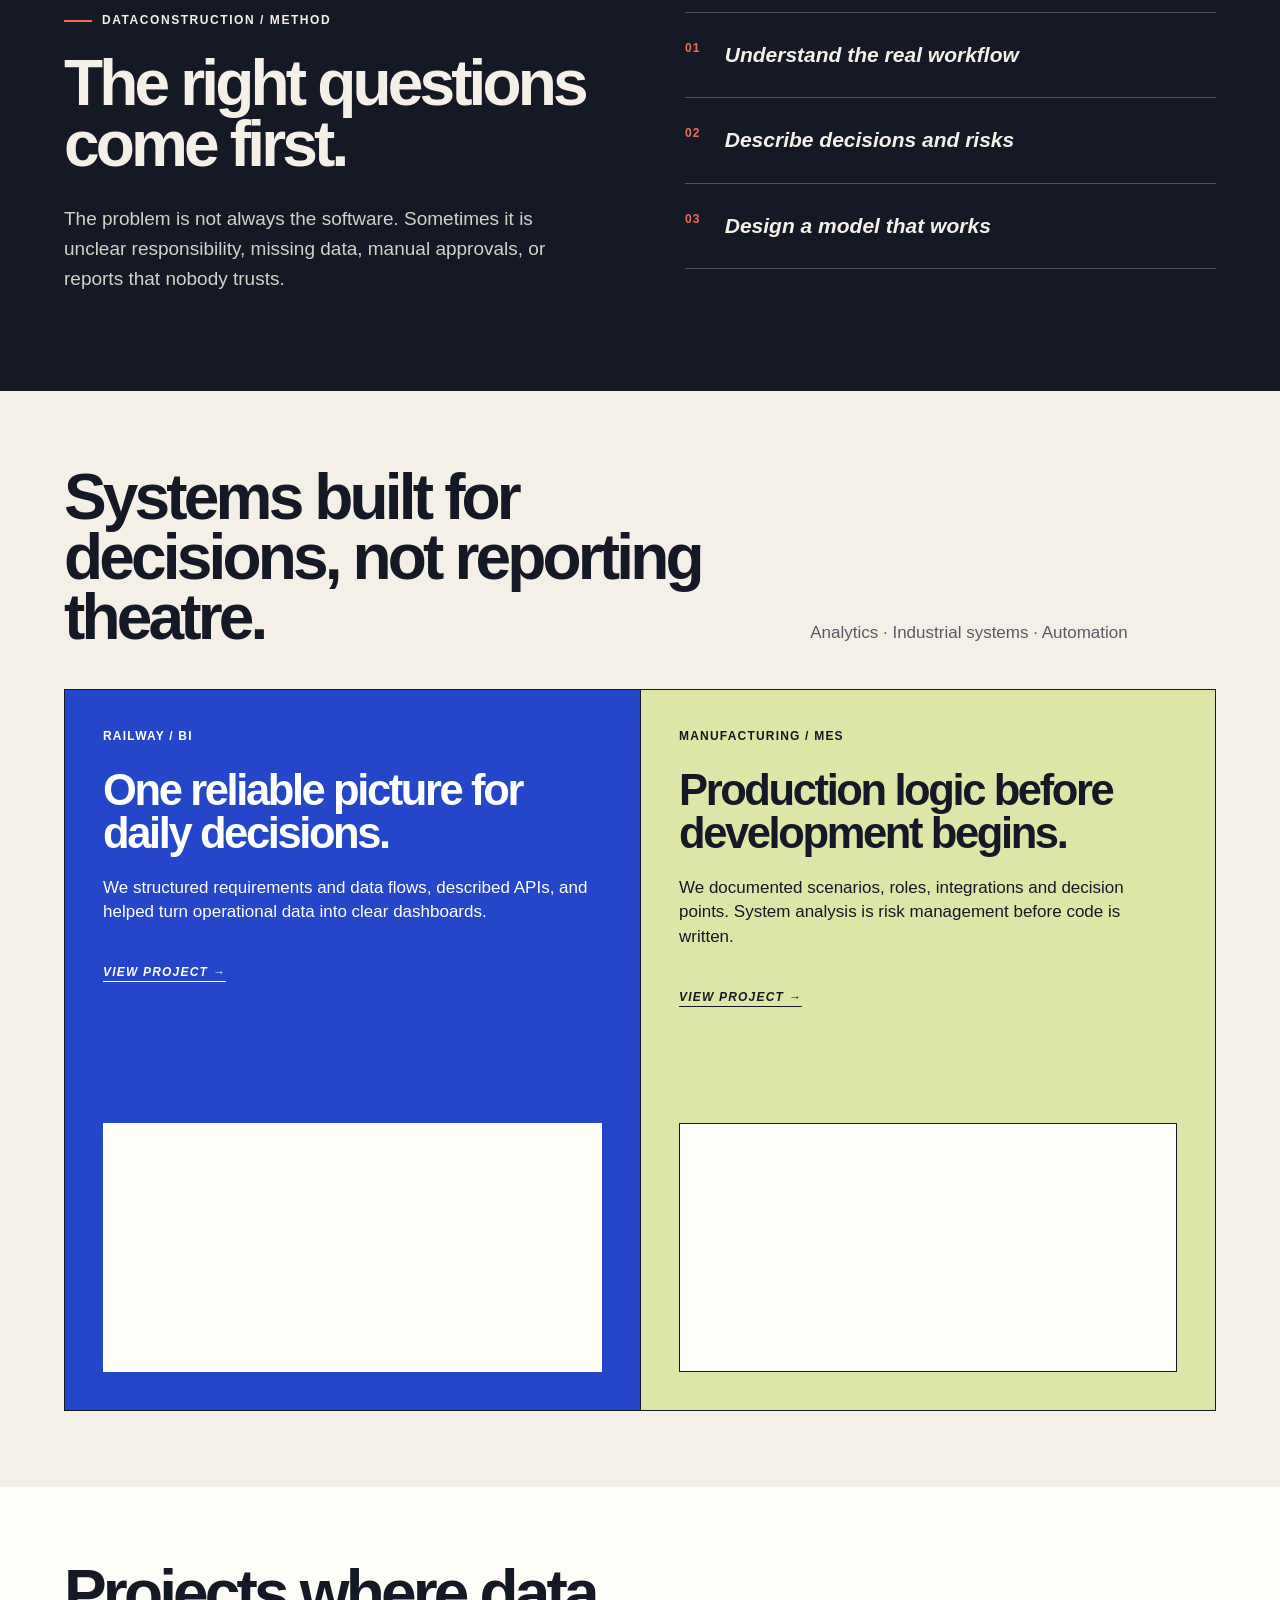
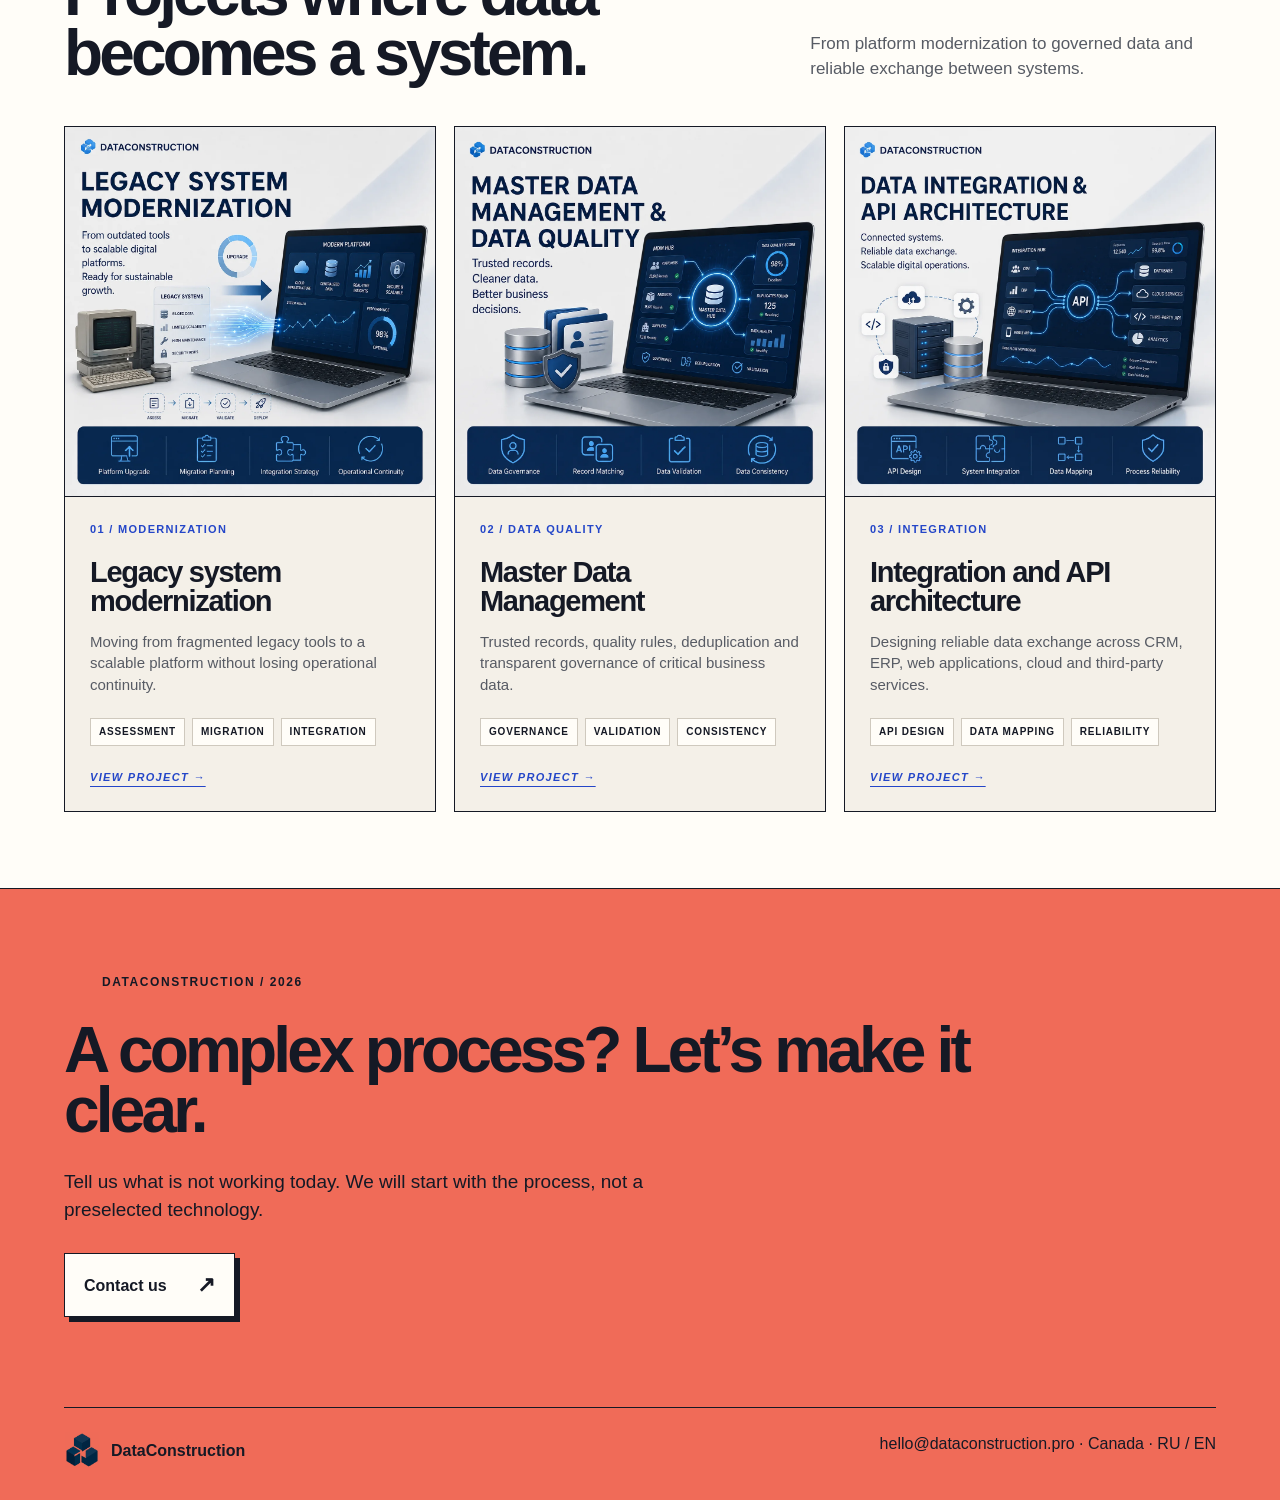
==== commit 2c9c33de: "Add Railway BI and Manufacturing MES case pages" ====
--- a/index.html
+++ b/index.html
@@ -16,7 +16,7 @@
     .hero{min-height:680px;padding:72px var(--pad);display:grid;grid-template-columns:minmax(0,1.35fr) minmax(380px,.65fr);gap:56px;border-bottom:1px solid var(--line)}.eyebrow{font-size:12px;font-weight:800;text-transform:uppercase;letter-spacing:.13em;display:flex;align-items:center;gap:10px}.eyebrow:before{content:"";width:28px;height:2px;background:var(--coral)}h1,h2,h3,p{margin-top:0}h1{font-size:clamp(60px,7.2vw,112px);line-height:.88;letter-spacing:-.075em;margin:28px 0 35px;max-width:1050px}h1 em{display:block;color:var(--paper);-webkit-text-stroke:2px var(--ink);font-style:normal}.lead{font-size:20px;line-height:1.55;max-width:660px;margin-bottom:32px}.button{display:inline-flex;align-items:center;gap:30px;padding:15px 19px;background:var(--coral);border:1px solid var(--ink);box-shadow:5px 5px 0 var(--ink);font-weight:800;text-decoration:none;transition:transform .18s,box-shadow .18s}.button:hover{transform:translate(-2px,-2px);box-shadow:7px 7px 0 var(--ink)}.button b{font-size:22px}.system-map{min-height:500px;position:relative}.node{position:absolute;width:155px;min-height:118px;padding:16px;border:1px solid var(--ink);background:var(--white);box-shadow:5px 5px 0 var(--ink);display:flex;flex-direction:column;justify-content:space-between;z-index:1}.node small{font-weight:800;letter-spacing:.1em}.node strong{font-size:20px}.n1{top:0;left:0;background:var(--cobalt);color:white}.n2{top:84px;right:0}.n3{top:242px;left:28px;background:var(--lime)}.n4{bottom:8px;right:22px;background:var(--coral)}.connector{position:absolute;height:2px;background:var(--ink);transform-origin:left center}.c1{width:245px;top:100px;left:120px;transform:rotate(19deg)}.c2{width:190px;top:110px;left:124px;transform:rotate(72deg)}.c3{width:225px;top:315px;left:160px;transform:rotate(-17deg)}.map-note{position:absolute;top:232px;right:4px;width:145px;font-size:12px;font-weight:800;text-transform:uppercase;letter-spacing:.08em}
     .section{padding:76px var(--pad);border-bottom:1px solid var(--ink)}.section-head{display:grid;grid-template-columns:1.25fr .75fr;gap:70px;align-items:end;margin-bottom:42px}.section h2,footer h2{font-size:clamp(43px,5vw,76px);line-height:.94;letter-spacing:-.06em;margin-bottom:0}.section-head>p{max-width:480px;color:#575b64;font-size:17px;margin-bottom:2px}.service-grid{display:grid;grid-template-columns:repeat(12,1fr);gap:15px}.service{border:1px solid var(--ink);padding:23px;min-height:205px;background:var(--white);display:flex;flex-direction:column;justify-content:space-between}.service:nth-child(1){grid-column:span 5;background:var(--cobalt);color:white}.service:nth-child(2){grid-column:span 3}.service:nth-child(3){grid-column:span 4;background:var(--coral)}.service:nth-child(4){grid-column:span 4}.service:nth-child(5){grid-column:span 8;background:var(--lime)}.service small{font-weight:800;letter-spacing:.12em}.service h3{font-size:26px;line-height:1.03;letter-spacing:-.04em;margin:0 0 10px}.service p{max-width:470px;margin:0;font-size:14px}
     .approach{background:var(--ink);color:var(--paper);display:grid;grid-template-columns:1fr 1fr;gap:90px}.approach h2{margin:24px 0 30px}.approach-copy{font-size:19px;line-height:1.6;max-width:660px;color:#d4d0c8}.approach ol{list-style:none;padding:0;margin:0;border-top:1px solid #50525c}.approach li{padding:27px 0;border-bottom:1px solid #50525c;font-size:21px;font-weight:700;display:flex;gap:24px}.approach li span{font-size:12px;color:var(--coral);letter-spacing:.1em}
-    .cases{border-bottom:0}.case-grid{display:grid;grid-template-columns:1fr 1fr;border:1px solid var(--ink)}.case{position:relative;min-height:540px;padding:38px;overflow:hidden}.case+.case{border-left:1px solid var(--ink)}.case>span{font-size:12px;font-weight:800;text-transform:uppercase;letter-spacing:.1em}.case h3{font-size:clamp(34px,3.4vw,54px);line-height:1;letter-spacing:-.055em;max-width:620px;margin:23px 0 20px}.case p{font-size:17px;max-width:570px}.railway{background:var(--cobalt);color:white}.mes{background:var(--lime)}.case-art{position:absolute;left:38px;right:38px;bottom:34px;height:115px;border-bottom:2px solid currentColor;display:flex;align-items:flex-end;gap:18px}.case-art i{display:block;width:18%;height:35%;border:2px solid currentColor;border-bottom:0}.case-art i:nth-child(2){height:76%}.case-art i:nth-child(3){height:52%}.mes .case-art i:nth-child(4){height:88%}.case-art b{position:absolute;width:11px;height:11px;background:var(--coral);border:2px solid currentColor;border-radius:50%;left:18%;top:12px}.case-art b:nth-of-type(2){left:58%;top:45px}.case-art b:nth-of-type(3){left:84%;top:4px}
+    .cases{border-bottom:0}.case-grid{display:grid;grid-template-columns:1fr 1fr;border:1px solid var(--ink)}.case{position:relative;min-height:720px;padding:38px;overflow:hidden;text-decoration:none;display:flex;flex-direction:column;transition:filter .2s}.case:hover{filter:brightness(.96)}.case+.case{border-left:1px solid var(--ink)}.case>span{font-size:12px;font-weight:800;text-transform:uppercase;letter-spacing:.1em}.case h3{font-size:clamp(34px,3.4vw,54px);line-height:1;letter-spacing:-.055em;max-width:620px;margin:23px 0 20px}.case p{font-size:17px;max-width:570px}.railway{background:var(--cobalt);color:white}.mes{background:var(--lime)}.case-media{margin-top:auto;border:1px solid currentColor;aspect-ratio:16/8;overflow:hidden;background:var(--white)}.case-media img{width:100%;height:100%;display:block;object-fit:cover;transition:transform .35s ease}.case:hover .case-media img{transform:scale(1.025)}.case-link{display:block;margin:22px 0 16px;font-size:13px;font-weight:800;text-decoration:underline;text-underline-offset:5px}
     .projects{background:var(--white)}.project-grid{display:grid;grid-template-columns:repeat(3,1fr);gap:18px}.project{border:1px solid var(--ink);background:var(--paper);overflow:hidden;display:flex;flex-direction:column;text-decoration:none;color:inherit;transition:transform .2s,box-shadow .2s}.project:hover{transform:translate(-3px,-3px);box-shadow:6px 6px 0 var(--ink)}.project-media{position:relative;aspect-ratio:1/1;overflow:hidden;background:#e8edf4;border-bottom:1px solid var(--ink)}.project-media img{width:100%;height:100%;display:block;object-fit:cover;transition:transform .35s ease}.project:hover .project-media img{transform:scale(1.025)}.project-body{padding:25px;display:flex;flex-direction:column;min-height:280px}.project-body>span{font-size:11px;font-weight:800;letter-spacing:.12em;text-transform:uppercase;color:var(--cobalt)}.project h3{font-size:29px;line-height:1.02;letter-spacing:-.045em;margin:20px 0 14px}.project p{font-size:15px;color:#575b64;margin:0}.project-tags{padding-top:22px;display:flex;gap:7px;flex-wrap:wrap}.project-tags b{font-size:10px;letter-spacing:.08em;text-transform:uppercase;border:1px solid var(--line);padding:6px 8px;background:var(--white)}.project-link{margin-top:auto;padding-top:24px;font-size:13px;font-weight:800;text-decoration:underline;text-underline-offset:5px}
     footer{padding:85px var(--pad) 32px;background:var(--coral)}footer h2{max-width:1000px;margin:28px 0}footer>p:not(.eyebrow){font-size:19px;max-width:610px;margin-bottom:30px}.button.light{background:var(--white)}.footer-row{margin-top:90px;padding-top:24px;border-top:1px solid var(--ink);display:flex;justify-content:space-between;gap:20px}.footer-brand{display:flex;align-items:center;gap:11px}.footer-brand img{width:36px;height:36px;object-fit:contain;mix-blend-mode:multiply}
     [data-en]{display:none}body.en [data-ru]{display:none}body.en [data-en]{display:initial}body.en p[data-en],body.en h1[data-en],body.en h2[data-en],body.en h3[data-en]{display:block}
@@ -37,7 +37,7 @@
     <article class="service"><small>05</small><div><h3><span data-ru>Цифровая трансформация</span><span data-en>Digital transformation</span></h3><p><span data-ru>Изменения, которые выдерживают реальную эксплуатацию.</span><span data-en>Change designed to survive real operations.</span></p></div></article>
   </div></section>
   <section class="section approach" id="approach"><div><p class="eyebrow">DataConstruction / Method</p><h2 data-ru>Сначала правильные вопросы.</h2><h2 data-en>The right questions come first.</h2><p class="approach-copy" data-ru>Проблема не всегда в программном обеспечении. Иногда это неясная ответственность, недостающие данные, ручные согласования или отчёты, которым никто не доверяет.</p><p class="approach-copy" data-en>The problem is not always the software. Sometimes it is unclear responsibility, missing data, manual approvals, or reports that nobody trusts.</p></div><ol><li><span>01</span><i data-ru>Понять реальный процесс</i><i data-en>Understand the real workflow</i></li><li><span>02</span><i data-ru>Описать решения и риски</i><i data-en>Describe decisions and risks</i></li><li><span>03</span><i data-ru>Спроектировать работающую модель</i><i data-en>Design a model that works</i></li></ol></section>
-  <section class="section cases" id="cases"><div class="section-head"><h2 data-ru>Системы для решений, а не для отчётности.</h2><h2 data-en>Systems built for decisions, not reporting theatre.</h2><p>Analytics · Industrial systems · Automation</p></div><div class="case-grid"><article class="case railway"><span>Railway / BI</span><h3 data-ru>Единая картина для ежедневных решений.</h3><h3 data-en>One reliable picture for daily decisions.</h3><p data-ru>Структурировали требования и потоки данных, описали API и помогли превратить операционные данные в понятные панели управления.</p><p data-en>We structured requirements and data flows, described APIs, and helped turn operational data into clear dashboards.</p><div class="case-art"><i></i><i></i><i></i><b></b><b></b></div></article><article class="case mes"><span>Manufacturing / MES</span><h3 data-ru>Логика производства до начала разработки.</h3><h3 data-en>Production logic before development begins.</h3><p data-ru>Документировали сценарии, роли, интеграции и точки принятия решений. Системный анализ — это управление риском до написания кода.</p><p data-en>We documented scenarios, roles, integrations and decision points. System analysis is risk management before code is written.</p><div class="case-art"><i></i><i></i><i></i><i></i><b></b><b></b><b></b></div></article></div></section>
+  <section class="section cases" id="cases"><div class="section-head"><h2 data-ru>Системы для решений, а не для отчётности.</h2><h2 data-en>Systems built for decisions, not reporting theatre.</h2><p>Analytics · Industrial systems · Automation</p></div><div class="case-grid"><a class="case railway" href="projects/railway-bi.html"><span>Railway / BI</span><h3 data-ru>Единая картина для ежедневных решений.</h3><h3 data-en>One reliable picture for daily decisions.</h3><p data-ru>Структурировали требования и потоки данных, описали API и помогли превратить операционные данные в понятные панели управления.</p><p data-en>We structured requirements and data flows, described APIs, and helped turn operational data into clear dashboards.</p><span class="case-link"><i data-ru>Открыть проект →</i><i data-en>View project →</i></span><div class="case-media"><img src="assets/railway-bi-v1.webp" loading="lazy" alt="Railway business intelligence dashboard"></div></a><a class="case mes" href="projects/manufacturing-mes.html"><span>Manufacturing / MES</span><h3 data-ru>Логика производства до начала разработки.</h3><h3 data-en>Production logic before development begins.</h3><p data-ru>Документировали сценарии, роли, интеграции и точки принятия решений. Системный анализ — это управление риском до написания кода.</p><p data-en>We documented scenarios, roles, integrations and decision points. System analysis is risk management before code is written.</p><span class="case-link"><i data-ru>Открыть проект →</i><i data-en>View project →</i></span><div class="case-media"><img src="assets/manufacturing-mes-v1.webp" loading="lazy" alt="Manufacturing execution system"></div></a></div></section>
   <section class="section projects" id="projects"><div class="section-head"><h2 data-ru>Проекты, где данные становятся системой.</h2><h2 data-en>Projects where data becomes a system.</h2><p data-ru>От модернизации платформ до управляемых данных и надёжного обмена между системами.</p><p data-en>From platform modernization to governed data and reliable exchange between systems.</p></div><div class="project-grid">
     <a class="project" href="projects/legacy-modernization.html"><div class="project-media"><img src="assets/legacy-modernization-v2.webp" loading="lazy" alt="Legacy system modernization project"></div><div class="project-body"><span>01 / Modernization</span><h3 data-ru>Модернизация legacy-систем</h3><h3 data-en>Legacy system modernization</h3><p data-ru>Переход от разрозненных устаревших инструментов к масштабируемой платформе без потери операционной непрерывности.</p><p data-en>Moving from fragmented legacy tools to a scalable platform without losing operational continuity.</p><div class="project-tags"><b>Assessment</b><b>Migration</b><b>Integration</b></div><span class="project-link"><i data-ru>Открыть проект →</i><i data-en>View project →</i></span></div></a>
     <a class="project" href="projects/master-data.html"><div class="project-media"><img src="assets/master-data-v2.webp" loading="lazy" alt="Master data management and data quality project"></div><div class="project-body"><span>02 / Data quality</span><h3 data-ru>Master Data Management</h3><h3 data-en>Master Data Management</h3><p data-ru>Единые доверенные записи, правила качества, устранение дублей и прозрачное управление ключевыми данными.</p><p data-en>Trusted records, quality rules, deduplication and transparent governance of critical business data.</p><div class="project-tags"><b>Governance</b><b>Validation</b><b>Consistency</b></div><span class="project-link"><i data-ru>Открыть проект →</i><i data-en>View project →</i></span></div></a>
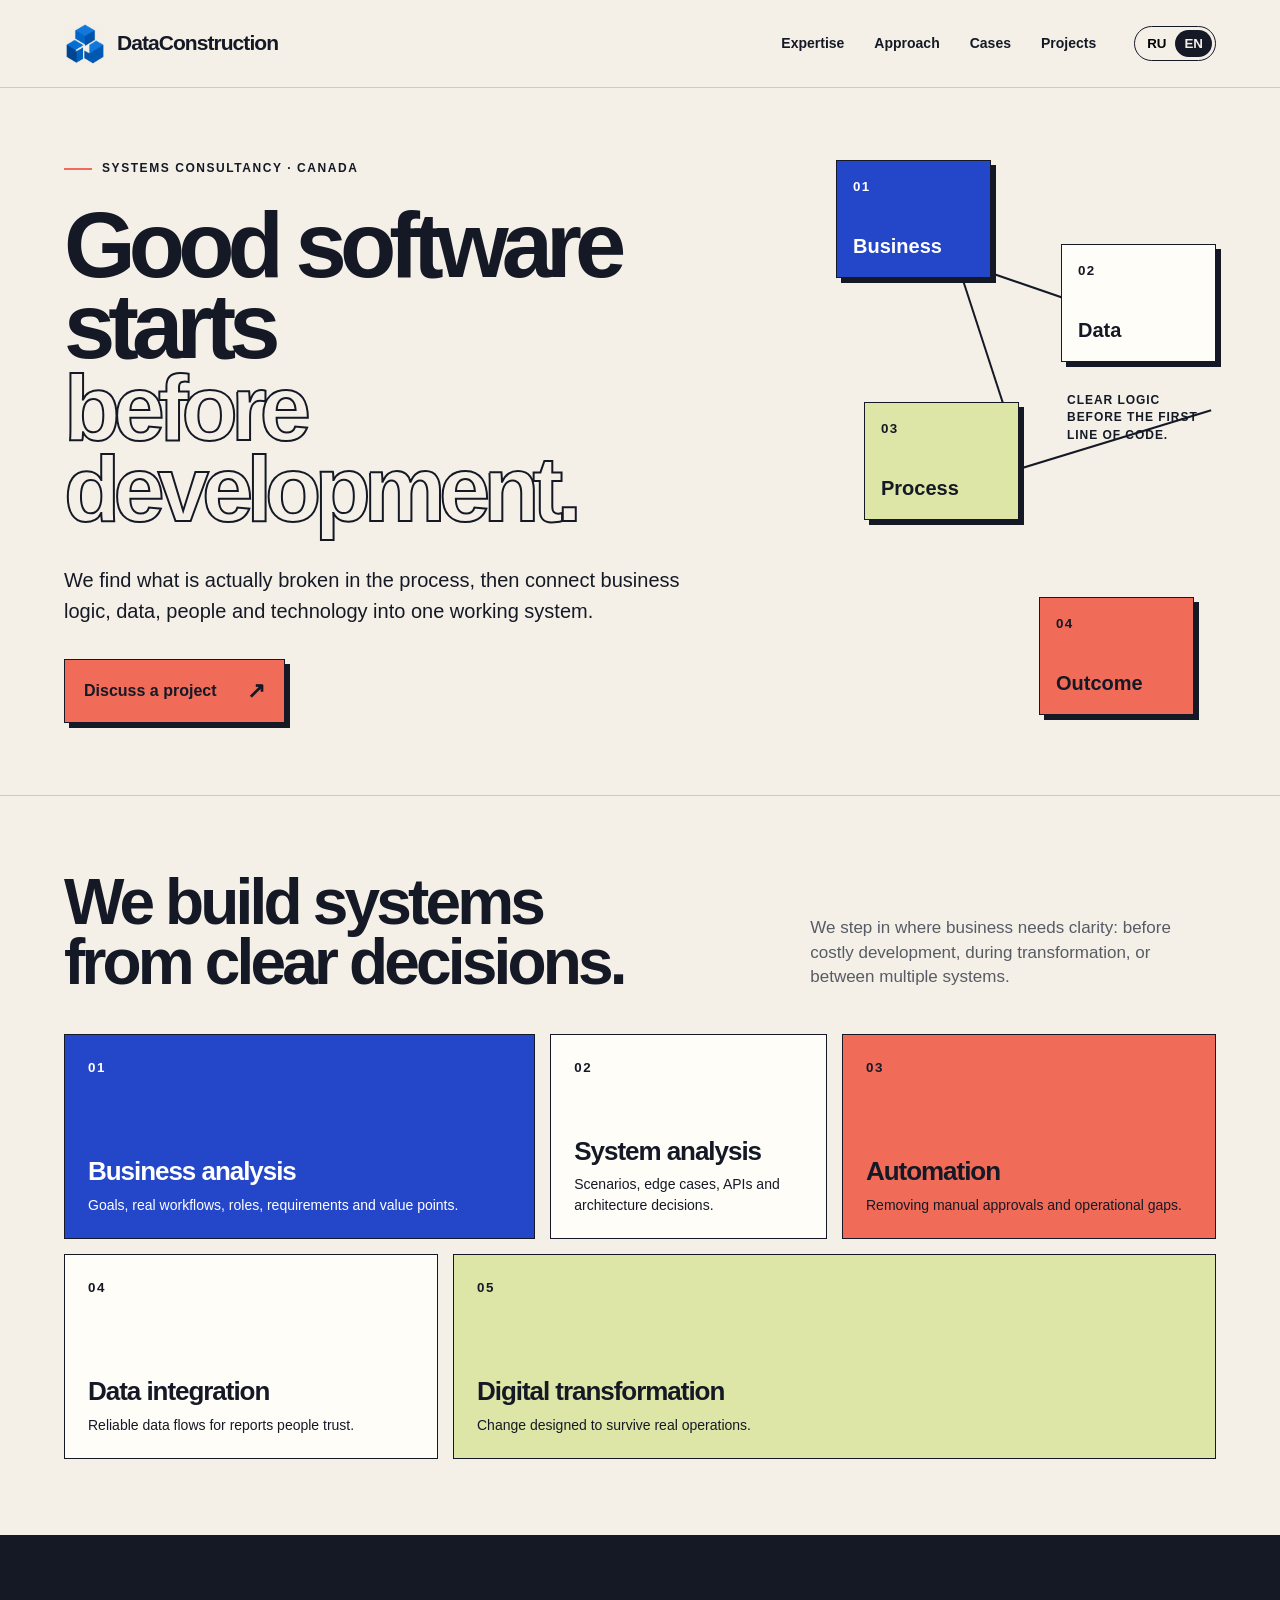
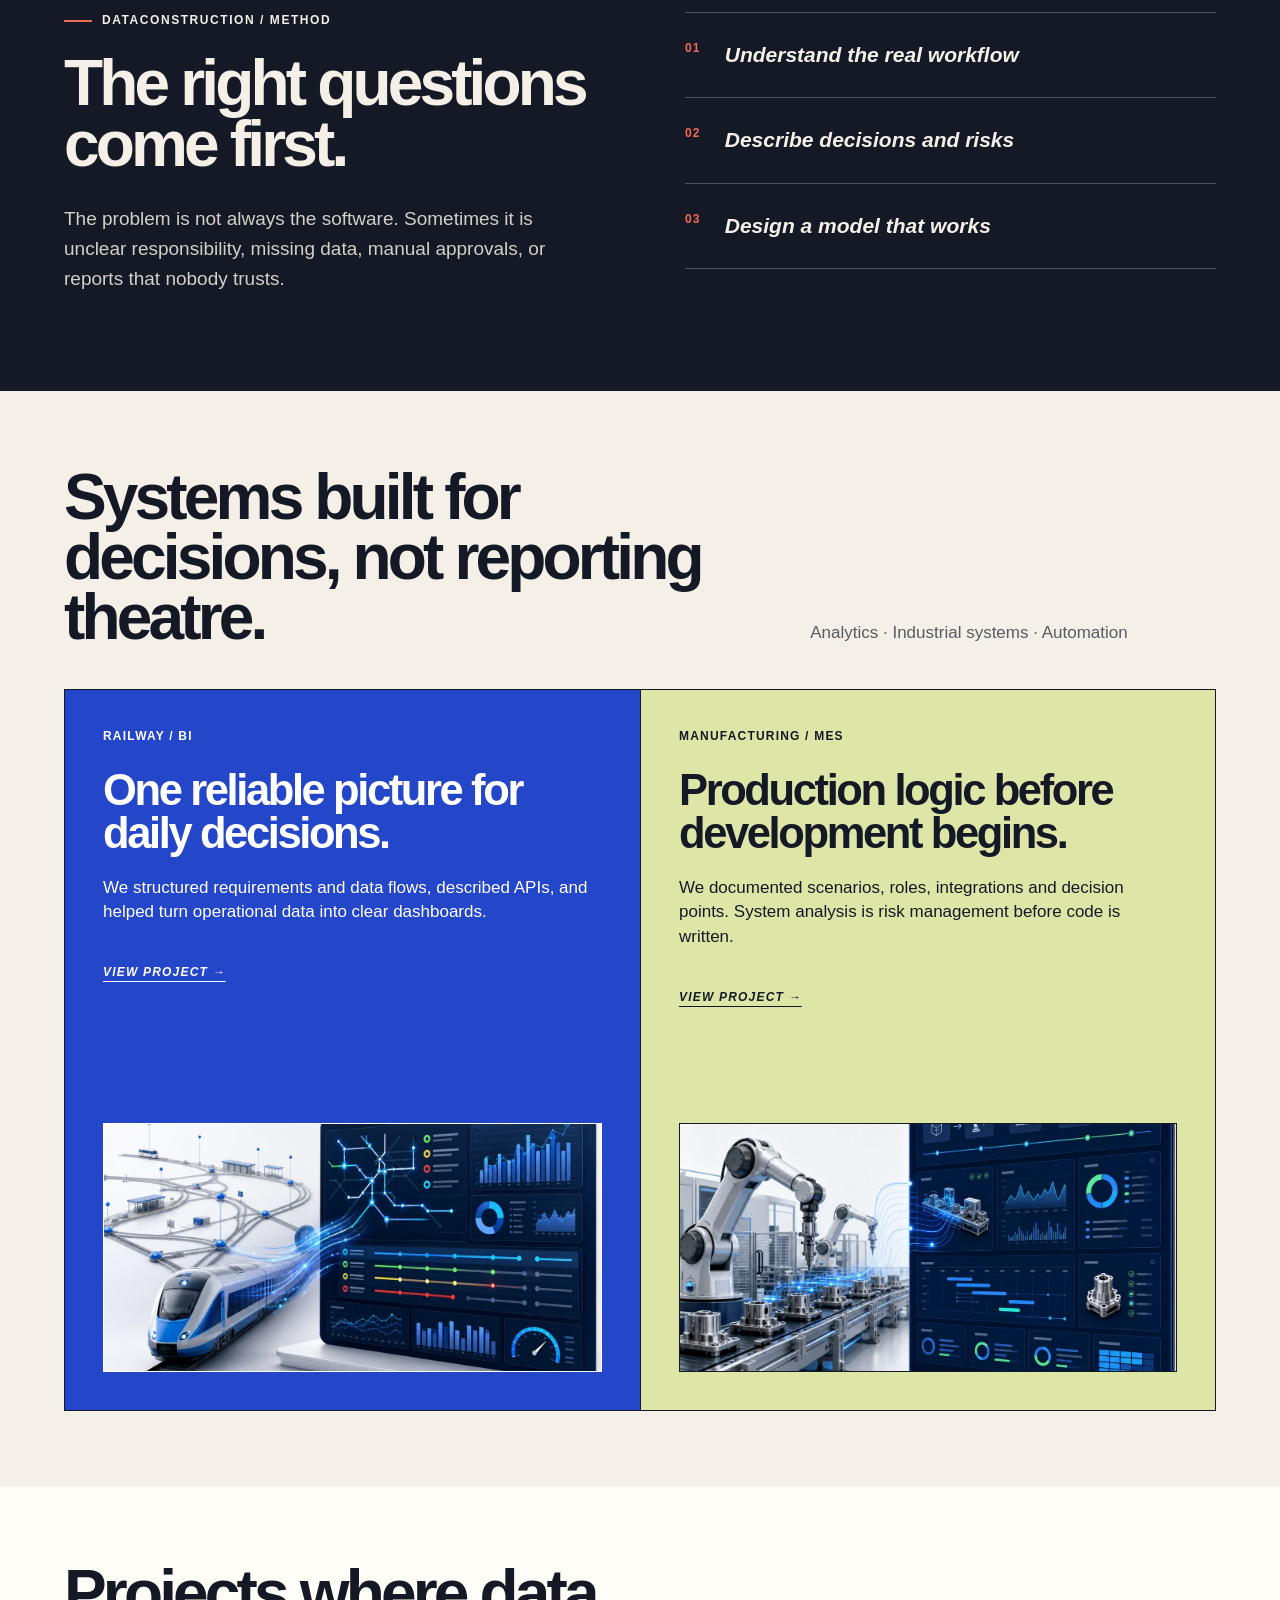
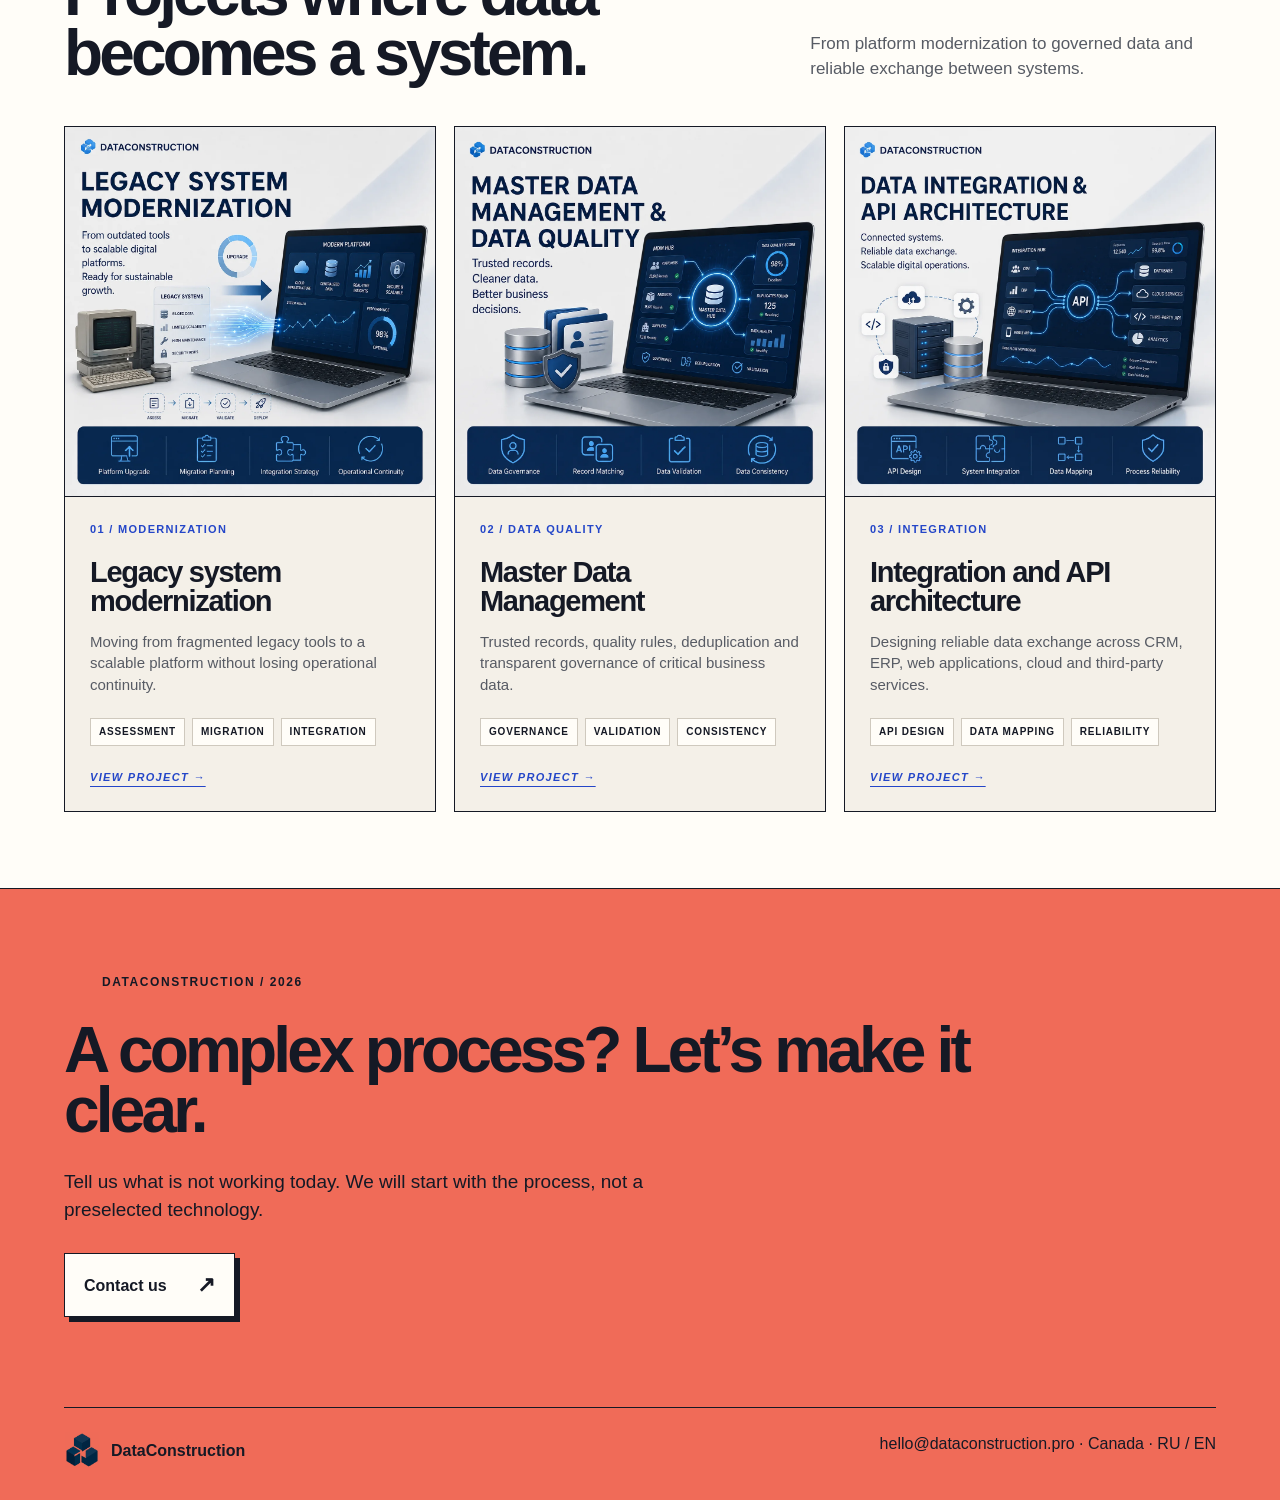
==== commit 85782b86: "Fix full case image uploads" ====
--- a/index.html
+++ b/index.html
@@ -37,7 +37,7 @@
     <article class="service"><small>05</small><div><h3><span data-ru>Цифровая трансформация</span><span data-en>Digital transformation</span></h3><p><span data-ru>Изменения, которые выдерживают реальную эксплуатацию.</span><span data-en>Change designed to survive real operations.</span></p></div></article>
   </div></section>
   <section class="section approach" id="approach"><div><p class="eyebrow">DataConstruction / Method</p><h2 data-ru>Сначала правильные вопросы.</h2><h2 data-en>The right questions come first.</h2><p class="approach-copy" data-ru>Проблема не всегда в программном обеспечении. Иногда это неясная ответственность, недостающие данные, ручные согласования или отчёты, которым никто не доверяет.</p><p class="approach-copy" data-en>The problem is not always the software. Sometimes it is unclear responsibility, missing data, manual approvals, or reports that nobody trusts.</p></div><ol><li><span>01</span><i data-ru>Понять реальный процесс</i><i data-en>Understand the real workflow</i></li><li><span>02</span><i data-ru>Описать решения и риски</i><i data-en>Describe decisions and risks</i></li><li><span>03</span><i data-ru>Спроектировать работающую модель</i><i data-en>Design a model that works</i></li></ol></section>
-  <section class="section cases" id="cases"><div class="section-head"><h2 data-ru>Системы для решений, а не для отчётности.</h2><h2 data-en>Systems built for decisions, not reporting theatre.</h2><p>Analytics · Industrial systems · Automation</p></div><div class="case-grid"><a class="case railway" href="projects/railway-bi.html"><span>Railway / BI</span><h3 data-ru>Единая картина для ежедневных решений.</h3><h3 data-en>One reliable picture for daily decisions.</h3><p data-ru>Структурировали требования и потоки данных, описали API и помогли превратить операционные данные в понятные панели управления.</p><p data-en>We structured requirements and data flows, described APIs, and helped turn operational data into clear dashboards.</p><span class="case-link"><i data-ru>Открыть проект →</i><i data-en>View project →</i></span><div class="case-media"><img src="assets/railway-bi-v1.webp" loading="lazy" alt="Railway business intelligence dashboard"></div></a><a class="case mes" href="projects/manufacturing-mes.html"><span>Manufacturing / MES</span><h3 data-ru>Логика производства до начала разработки.</h3><h3 data-en>Production logic before development begins.</h3><p data-ru>Документировали сценарии, роли, интеграции и точки принятия решений. Системный анализ — это управление риском до написания кода.</p><p data-en>We documented scenarios, roles, integrations and decision points. System analysis is risk management before code is written.</p><span class="case-link"><i data-ru>Открыть проект →</i><i data-en>View project →</i></span><div class="case-media"><img src="assets/manufacturing-mes-v1.webp" loading="lazy" alt="Manufacturing execution system"></div></a></div></section>
+  <section class="section cases" id="cases"><div class="section-head"><h2 data-ru>Системы для решений, а не для отчётности.</h2><h2 data-en>Systems built for decisions, not reporting theatre.</h2><p>Analytics · Industrial systems · Automation</p></div><div class="case-grid"><a class="case railway" href="projects/railway-bi.html"><span>Railway / BI</span><h3 data-ru>Единая картина для ежедневных решений.</h3><h3 data-en>One reliable picture for daily decisions.</h3><p data-ru>Структурировали требования и потоки данных, описали API и помогли превратить операционные данные в понятные панели управления.</p><p data-en>We structured requirements and data flows, described APIs, and helped turn operational data into clear dashboards.</p><span class="case-link"><i data-ru>Открыть проект →</i><i data-en>View project →</i></span><div class="case-media"><img src="assets/railway-bi-v2.webp" loading="lazy" alt="Railway business intelligence dashboard"></div></a><a class="case mes" href="projects/manufacturing-mes.html"><span>Manufacturing / MES</span><h3 data-ru>Логика производства до начала разработки.</h3><h3 data-en>Production logic before development begins.</h3><p data-ru>Документировали сценарии, роли, интеграции и точки принятия решений. Системный анализ — это управление риском до написания кода.</p><p data-en>We documented scenarios, roles, integrations and decision points. System analysis is risk management before code is written.</p><span class="case-link"><i data-ru>Открыть проект →</i><i data-en>View project →</i></span><div class="case-media"><img src="assets/manufacturing-mes-v2.webp" loading="lazy" alt="Manufacturing execution system"></div></a></div></section>
   <section class="section projects" id="projects"><div class="section-head"><h2 data-ru>Проекты, где данные становятся системой.</h2><h2 data-en>Projects where data becomes a system.</h2><p data-ru>От модернизации платформ до управляемых данных и надёжного обмена между системами.</p><p data-en>From platform modernization to governed data and reliable exchange between systems.</p></div><div class="project-grid">
     <a class="project" href="projects/legacy-modernization.html"><div class="project-media"><img src="assets/legacy-modernization-v2.webp" loading="lazy" alt="Legacy system modernization project"></div><div class="project-body"><span>01 / Modernization</span><h3 data-ru>Модернизация legacy-систем</h3><h3 data-en>Legacy system modernization</h3><p data-ru>Переход от разрозненных устаревших инструментов к масштабируемой платформе без потери операционной непрерывности.</p><p data-en>Moving from fragmented legacy tools to a scalable platform without losing operational continuity.</p><div class="project-tags"><b>Assessment</b><b>Migration</b><b>Integration</b></div><span class="project-link"><i data-ru>Открыть проект →</i><i data-en>View project →</i></span></div></a>
     <a class="project" href="projects/master-data.html"><div class="project-media"><img src="assets/master-data-v2.webp" loading="lazy" alt="Master data management and data quality project"></div><div class="project-body"><span>02 / Data quality</span><h3 data-ru>Master Data Management</h3><h3 data-en>Master Data Management</h3><p data-ru>Единые доверенные записи, правила качества, устранение дублей и прозрачное управление ключевыми данными.</p><p data-en>Trusted records, quality rules, deduplication and transparent governance of critical business data.</p><div class="project-tags"><b>Governance</b><b>Validation</b><b>Consistency</b></div><span class="project-link"><i data-ru>Открыть проект →</i><i data-en>View project →</i></span></div></a>
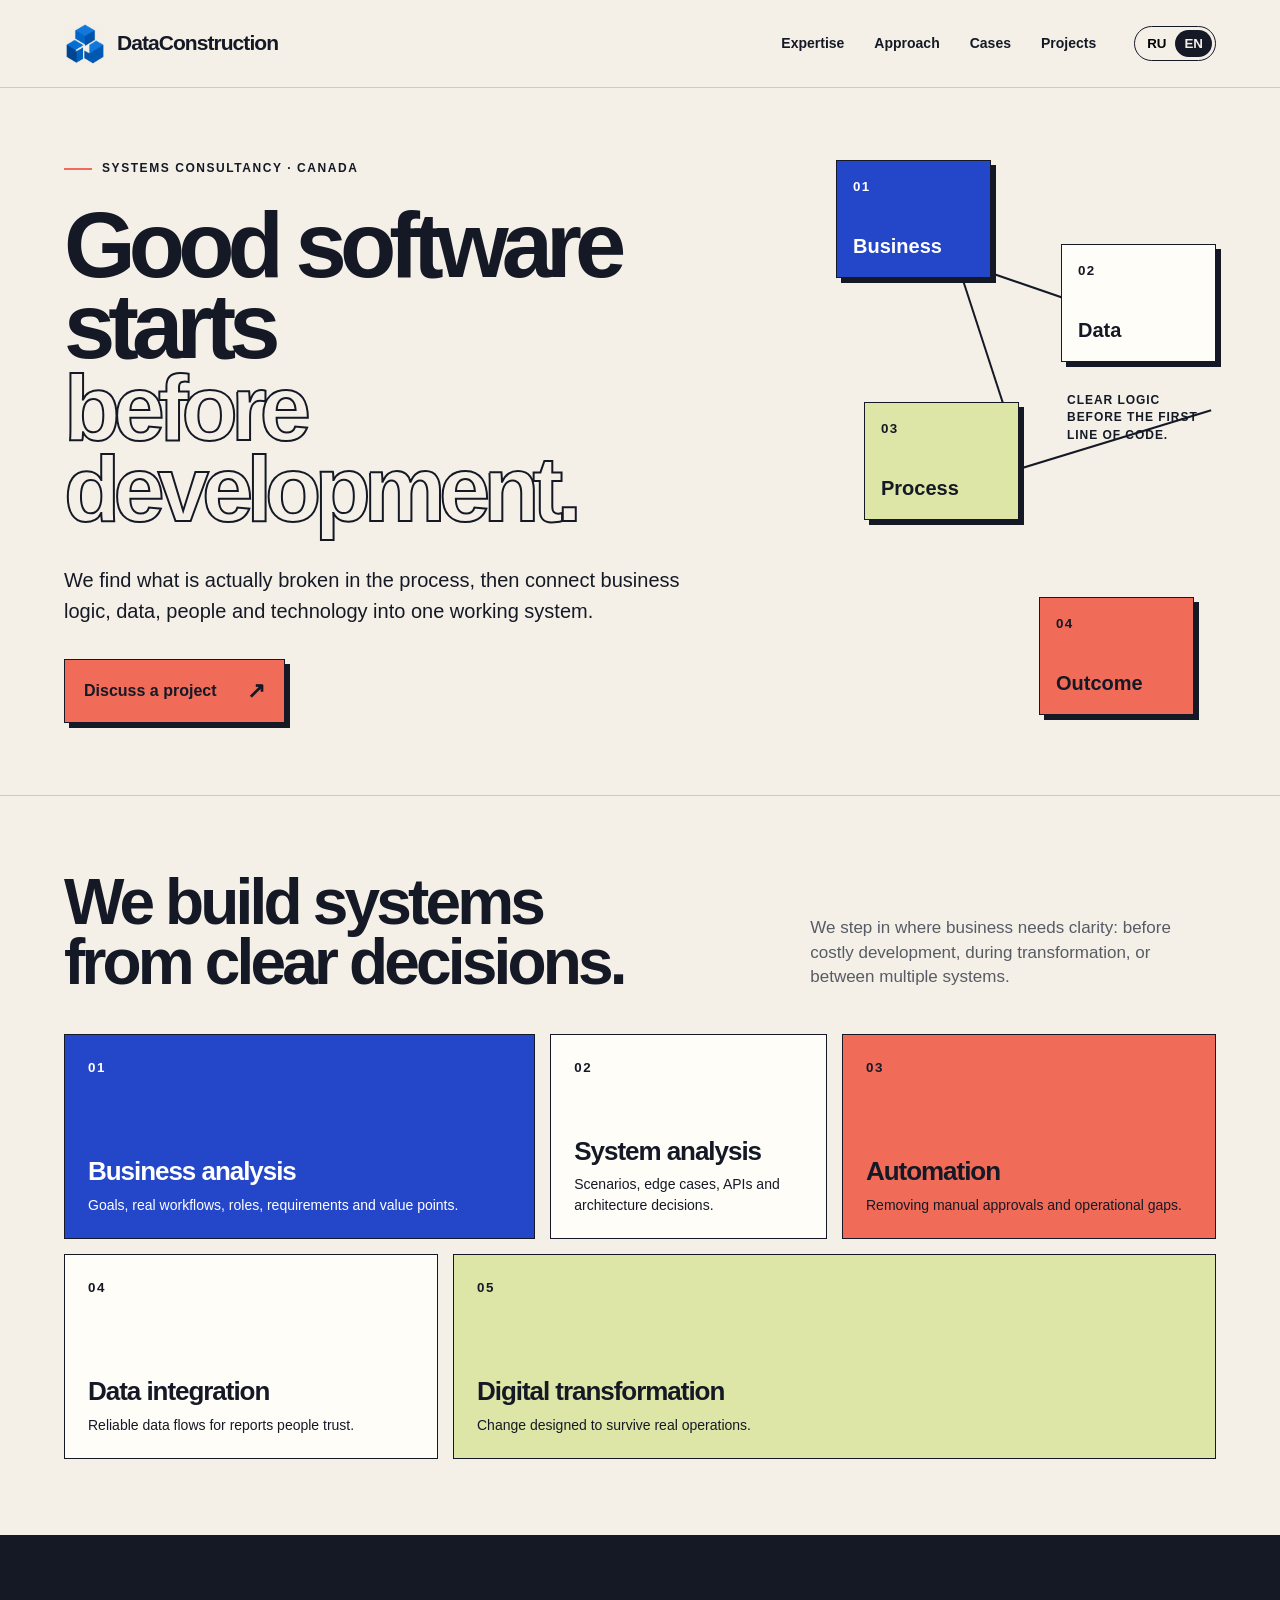
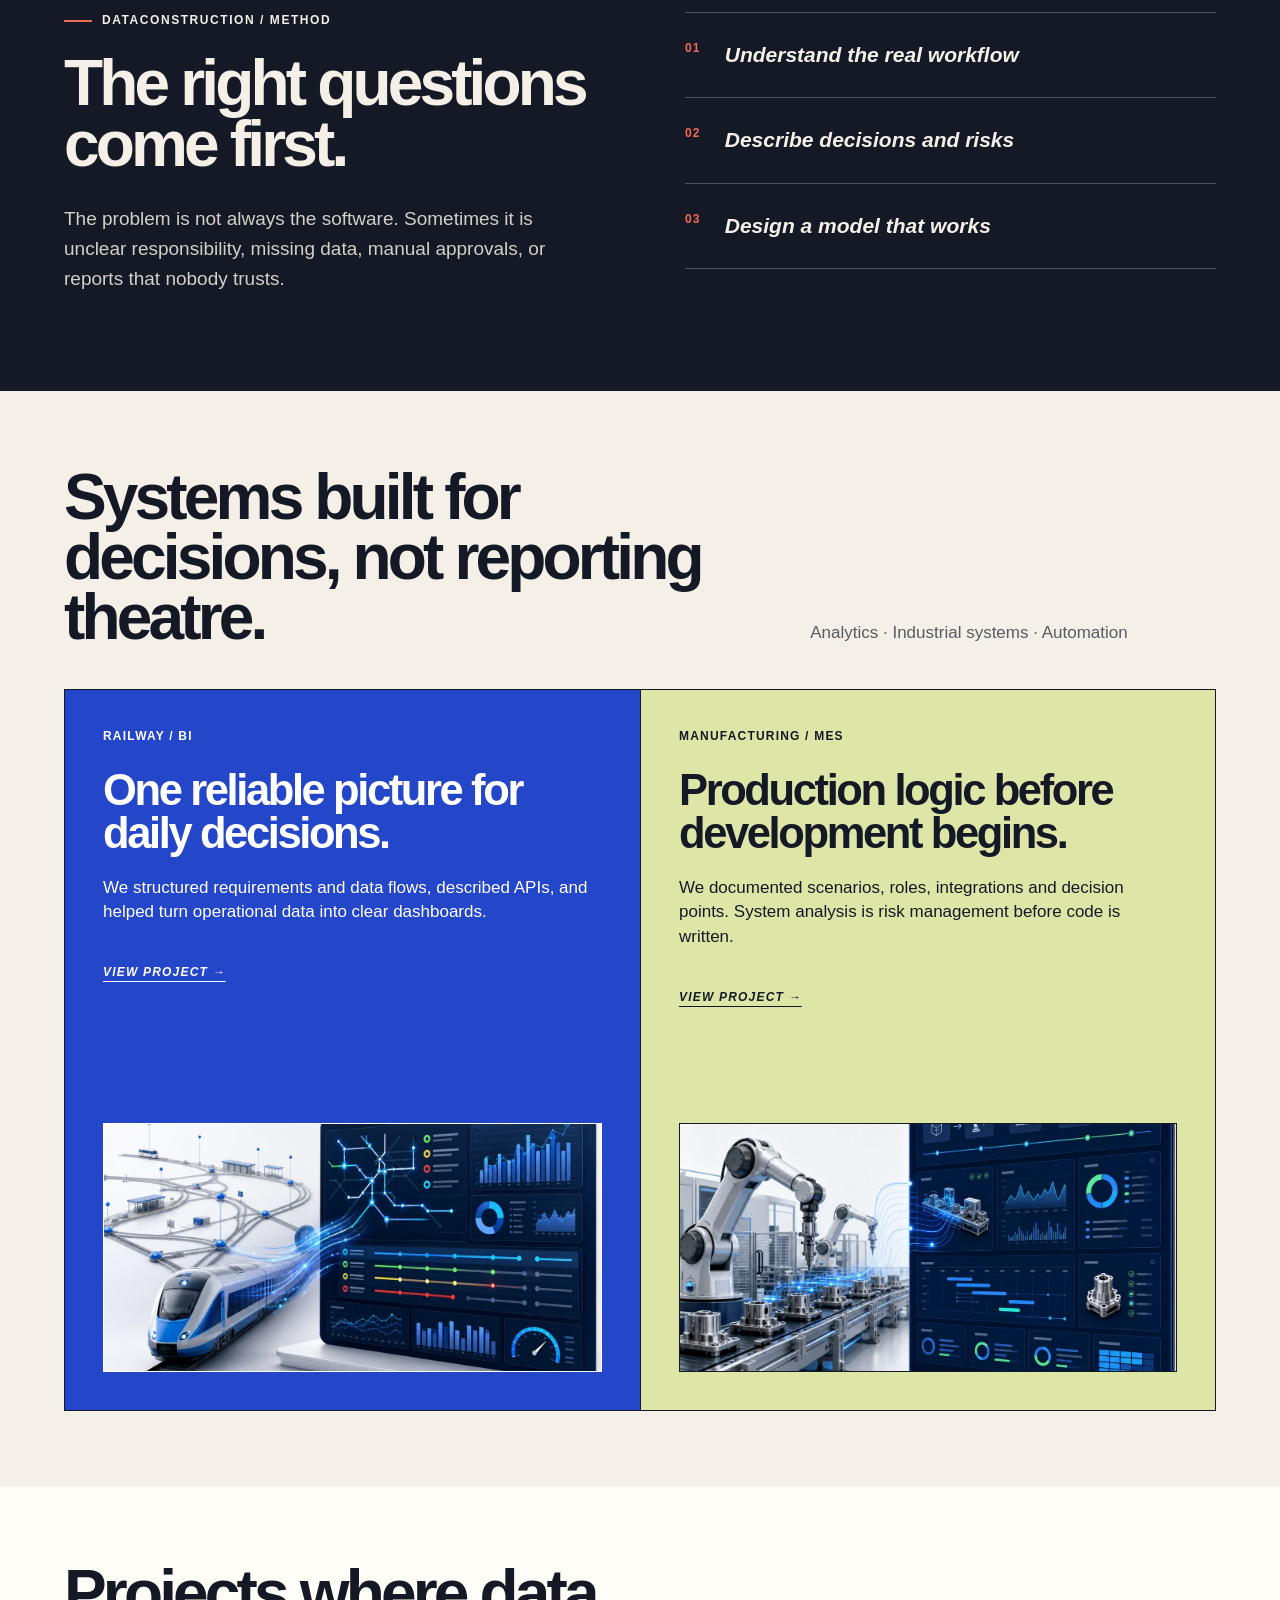
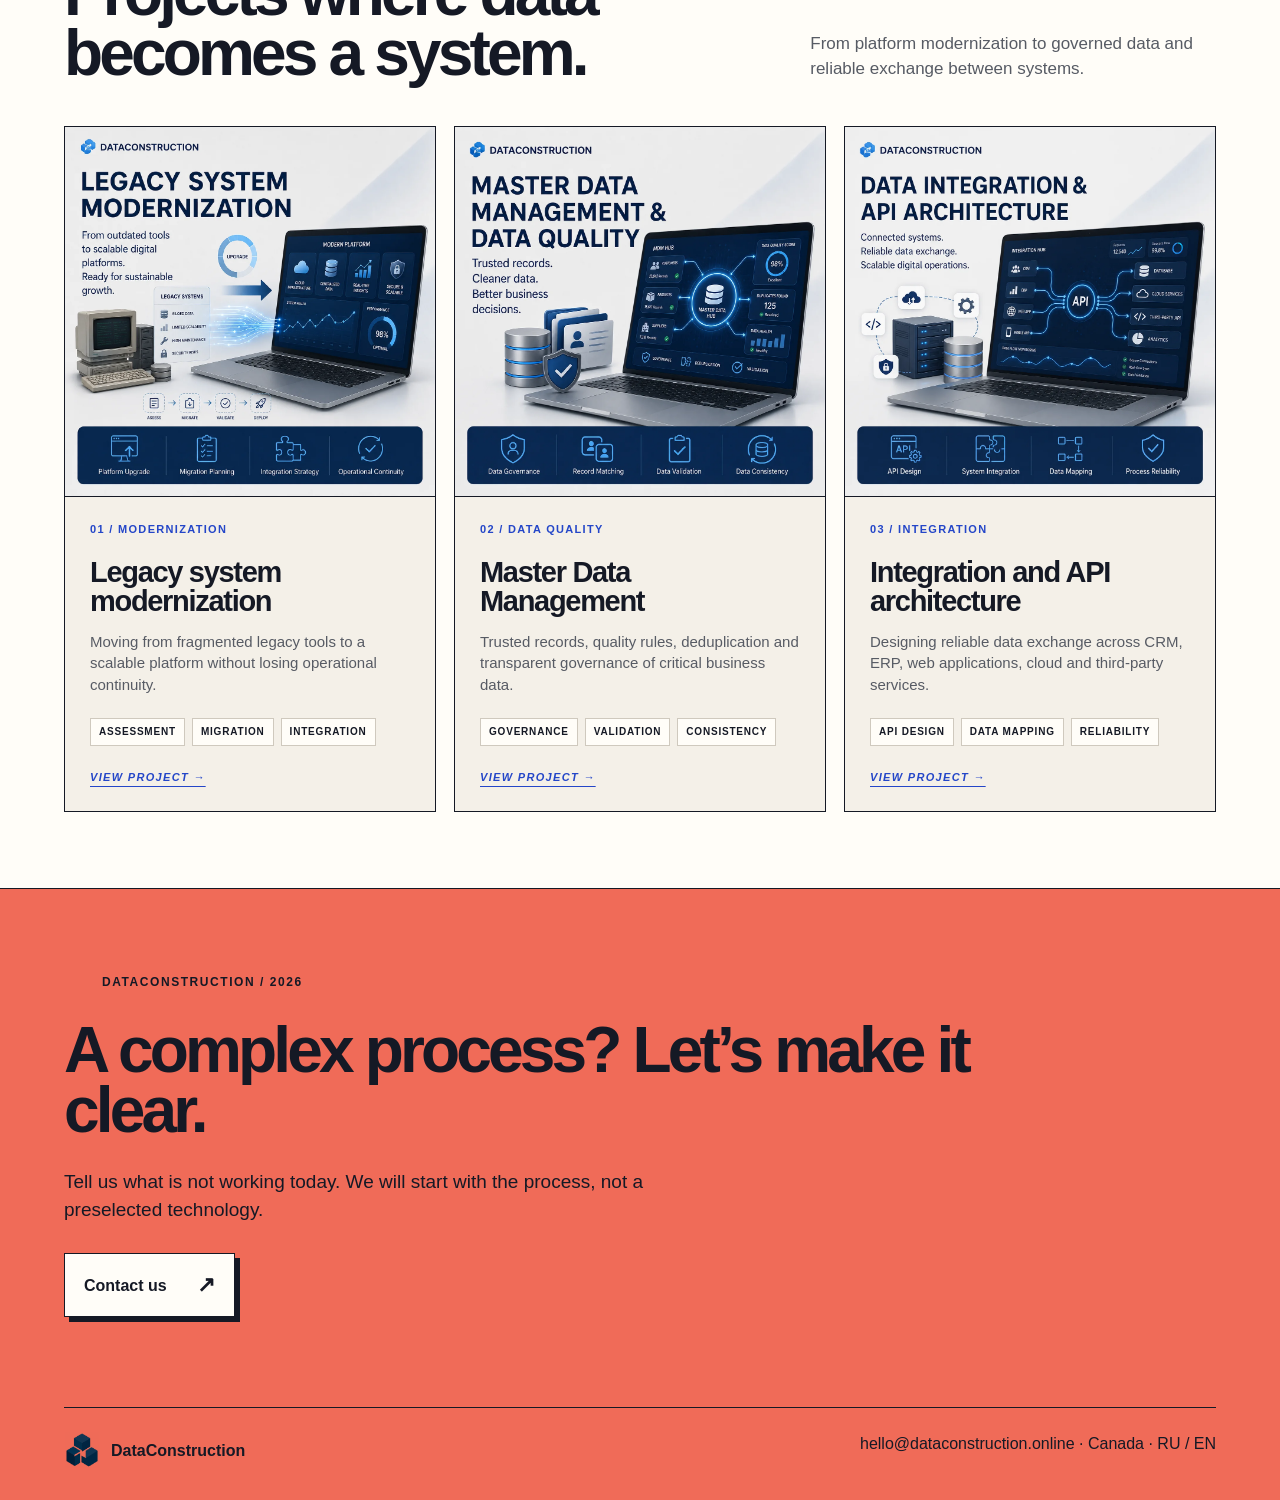
==== commit b1c5e6bb: "Fix contact email domain" ====
--- a/index.html
+++ b/index.html
@@ -27,7 +27,7 @@
 </head>
 <body>
   <nav class="nav"><a class="brand" href="#top"><img src="assets/logo-mark.webp" alt="">DataConstruction</a><div class="nav-links"><a href="#services"><span data-ru>Экспертиза</span><span data-en>Expertise</span></a><a href="#approach"><span data-ru>Подход</span><span data-en>Approach</span></a><a href="#cases"><span data-ru>Кейсы</span><span data-en>Cases</span></a><a href="#projects"><span data-ru>Проекты</span><span data-en>Projects</span></a></div><div class="lang"><button id="ru" aria-pressed="true">RU</button><button id="en" aria-pressed="false">EN</button></div></nav>
-  <section class="hero" id="top"><div><p class="eyebrow"><span data-ru>Системный консалтинг · Канада</span><span data-en>Systems consultancy · Canada</span></p><h1 data-ru>Хороший софт начинается <em>до разработки.</em></h1><h1 data-en>Good software starts <em>before development.</em></h1><p class="lead" data-ru>Мы находим, что на самом деле не работает в процессе, а затем соединяем бизнес-логику, данные, людей и технологии в одну работающую систему.</p><p class="lead" data-en>We find what is actually broken in the process, then connect business logic, data, people and technology into one working system.</p><a class="button" href="mailto:hello@dataconstruction.pro"><span data-ru>Обсудить задачу</span><span data-en>Discuss a project</span><b>↗</b></a></div>
+  <section class="hero" id="top"><div><p class="eyebrow"><span data-ru>Системный консалтинг · Канада</span><span data-en>Systems consultancy · Canada</span></p><h1 data-ru>Хороший софт начинается <em>до разработки.</em></h1><h1 data-en>Good software starts <em>before development.</em></h1><p class="lead" data-ru>Мы находим, что на самом деле не работает в процессе, а затем соединяем бизнес-логику, данные, людей и технологии в одну работающую систему.</p><p class="lead" data-en>We find what is actually broken in the process, then connect business logic, data, people and technology into one working system.</p><a class="button" href="mailto:hello@dataconstruction.online"><span data-ru>Обсудить задачу</span><span data-en>Discuss a project</span><b>↗</b></a></div>
   <div class="system-map"><div class="connector c1"></div><div class="connector c2"></div><div class="connector c3"></div><div class="node n1"><small>01</small><strong><span data-ru>Бизнес</span><span data-en>Business</span></strong></div><div class="node n2"><small>02</small><strong><span data-ru>Данные</span><span data-en>Data</span></strong></div><div class="node n3"><small>03</small><strong><span data-ru>Процесс</span><span data-en>Process</span></strong></div><div class="node n4"><small>04</small><strong><span data-ru>Результат</span><span data-en>Outcome</span></strong></div><p class="map-note"><span data-ru>Ясная логика до первой строки кода.</span><span data-en>Clear logic before the first line of code.</span></p></div></section>
   <section class="section" id="services"><div class="section-head"><h2 data-ru>Собираем систему<br>из ясных решений.</h2><h2 data-en>We build systems<br>from clear decisions.</h2><p data-ru>Подключаемся там, где бизнесу нужна ясность: до дорогой разработки, во время трансформации или на стыке нескольких систем.</p><p data-en>We step in where business needs clarity: before costly development, during transformation, or between multiple systems.</p></div><div class="service-grid">
     <article class="service"><small>01</small><div><h3><span data-ru>Бизнес-анализ</span><span data-en>Business analysis</span></h3><p><span data-ru>Цели, реальные процессы, роли, требования и точки ценности.</span><span data-en>Goals, real workflows, roles, requirements and value points.</span></p></div></article>
@@ -43,7 +43,7 @@
     <a class="project" href="projects/master-data.html"><div class="project-media"><img src="assets/master-data-v2.webp" loading="lazy" alt="Master data management and data quality project"></div><div class="project-body"><span>02 / Data quality</span><h3 data-ru>Master Data Management</h3><h3 data-en>Master Data Management</h3><p data-ru>Единые доверенные записи, правила качества, устранение дублей и прозрачное управление ключевыми данными.</p><p data-en>Trusted records, quality rules, deduplication and transparent governance of critical business data.</p><div class="project-tags"><b>Governance</b><b>Validation</b><b>Consistency</b></div><span class="project-link"><i data-ru>Открыть проект →</i><i data-en>View project →</i></span></div></a>
     <a class="project" href="projects/api-architecture.html"><div class="project-media"><img src="assets/api-architecture-v2.webp" loading="lazy" alt="Data integration and API architecture project"></div><div class="project-body"><span>03 / Integration</span><h3 data-ru>Интеграция и API-архитектура</h3><h3 data-en>Integration and API architecture</h3><p data-ru>Проектирование устойчивого обмена данными между CRM, ERP, веб-приложениями, облачными и внешними сервисами.</p><p data-en>Designing reliable data exchange across CRM, ERP, web applications, cloud and third-party services.</p><div class="project-tags"><b>API Design</b><b>Data mapping</b><b>Reliability</b></div><span class="project-link"><i data-ru>Открыть проект →</i><i data-en>View project →</i></span></div></a>
   </div></section>
-  <footer><p class="eyebrow">DataConstruction / 2026</p><h2 data-ru>Есть сложный процесс? Давайте сделаем его ясным.</h2><h2 data-en>A complex process? Let’s make it clear.</h2><p data-ru>Расскажите, что не работает сегодня. Начнём с процесса, а не с заранее выбранной технологии.</p><p data-en>Tell us what is not working today. We will start with the process, not a preselected technology.</p><a class="button light" href="mailto:hello@dataconstruction.pro"><span data-ru>Написать нам</span><span data-en>Contact us</span><b>↗</b></a><div class="footer-row"><strong class="footer-brand"><img src="assets/logo-mark.webp" alt="">DataConstruction</strong><span>hello@dataconstruction.pro · Canada · RU / EN</span></div></footer>
+  <footer><p class="eyebrow">DataConstruction / 2026</p><h2 data-ru>Есть сложный процесс? Давайте сделаем его ясным.</h2><h2 data-en>A complex process? Let’s make it clear.</h2><p data-ru>Расскажите, что не работает сегодня. Начнём с процесса, а не с заранее выбранной технологии.</p><p data-en>Tell us what is not working today. We will start with the process, not a preselected technology.</p><a class="button light" href="mailto:hello@dataconstruction.online"><span data-ru>Написать нам</span><span data-en>Contact us</span><b>↗</b></a><div class="footer-row"><strong class="footer-brand"><img src="assets/logo-mark.webp" alt="">DataConstruction</strong><span>hello@dataconstruction.online · Canada · RU / EN</span></div></footer>
   <script>const ru=document.getElementById('ru'),en=document.getElementById('en');function setLang(l){const e=l==='en';document.body.classList.toggle('en',e);document.documentElement.lang=l;ru.setAttribute('aria-pressed',String(!e));en.setAttribute('aria-pressed',String(e));localStorage.setItem('dc-lang',l)}ru.onclick=()=>setLang('ru');en.onclick=()=>setLang('en');setLang(localStorage.getItem('dc-lang')||((navigator.language||'').toLowerCase().startsWith('ru')?'ru':'en'));</script>
 </body>
-</html>+</html>
